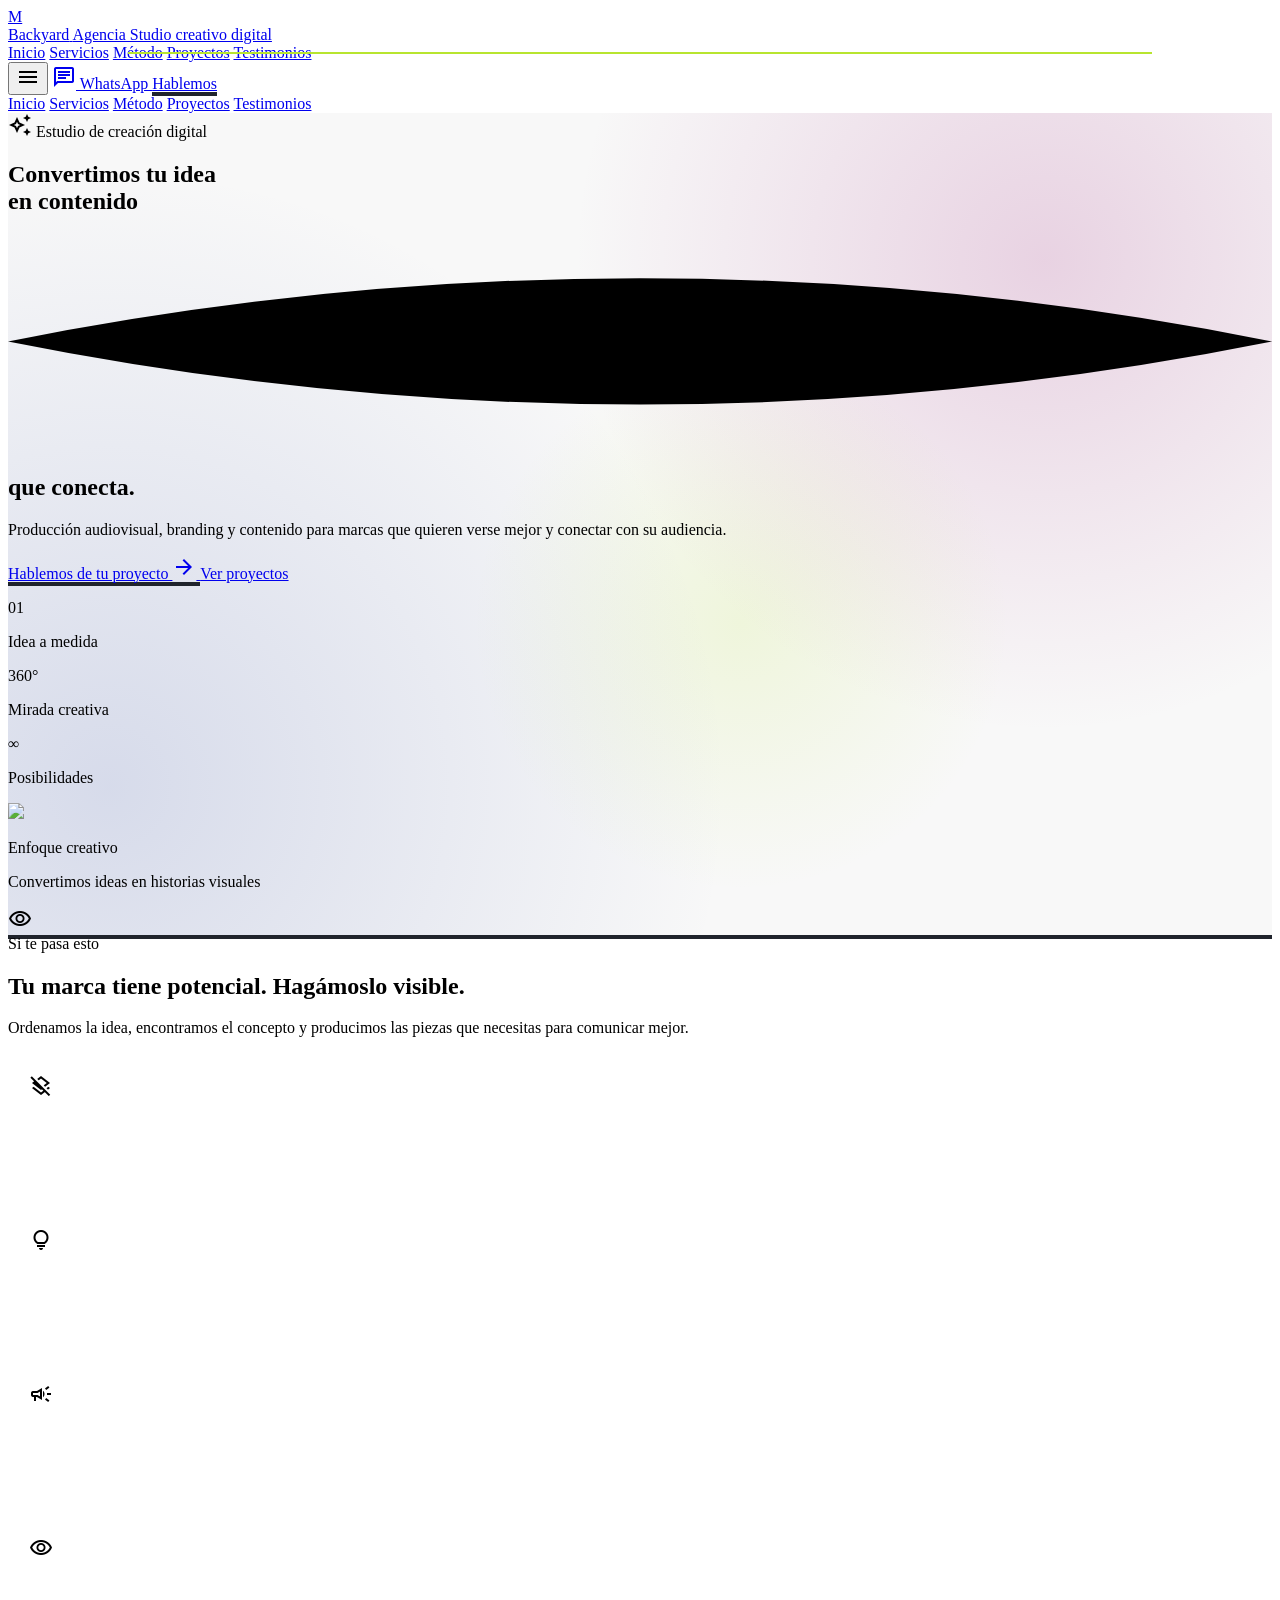
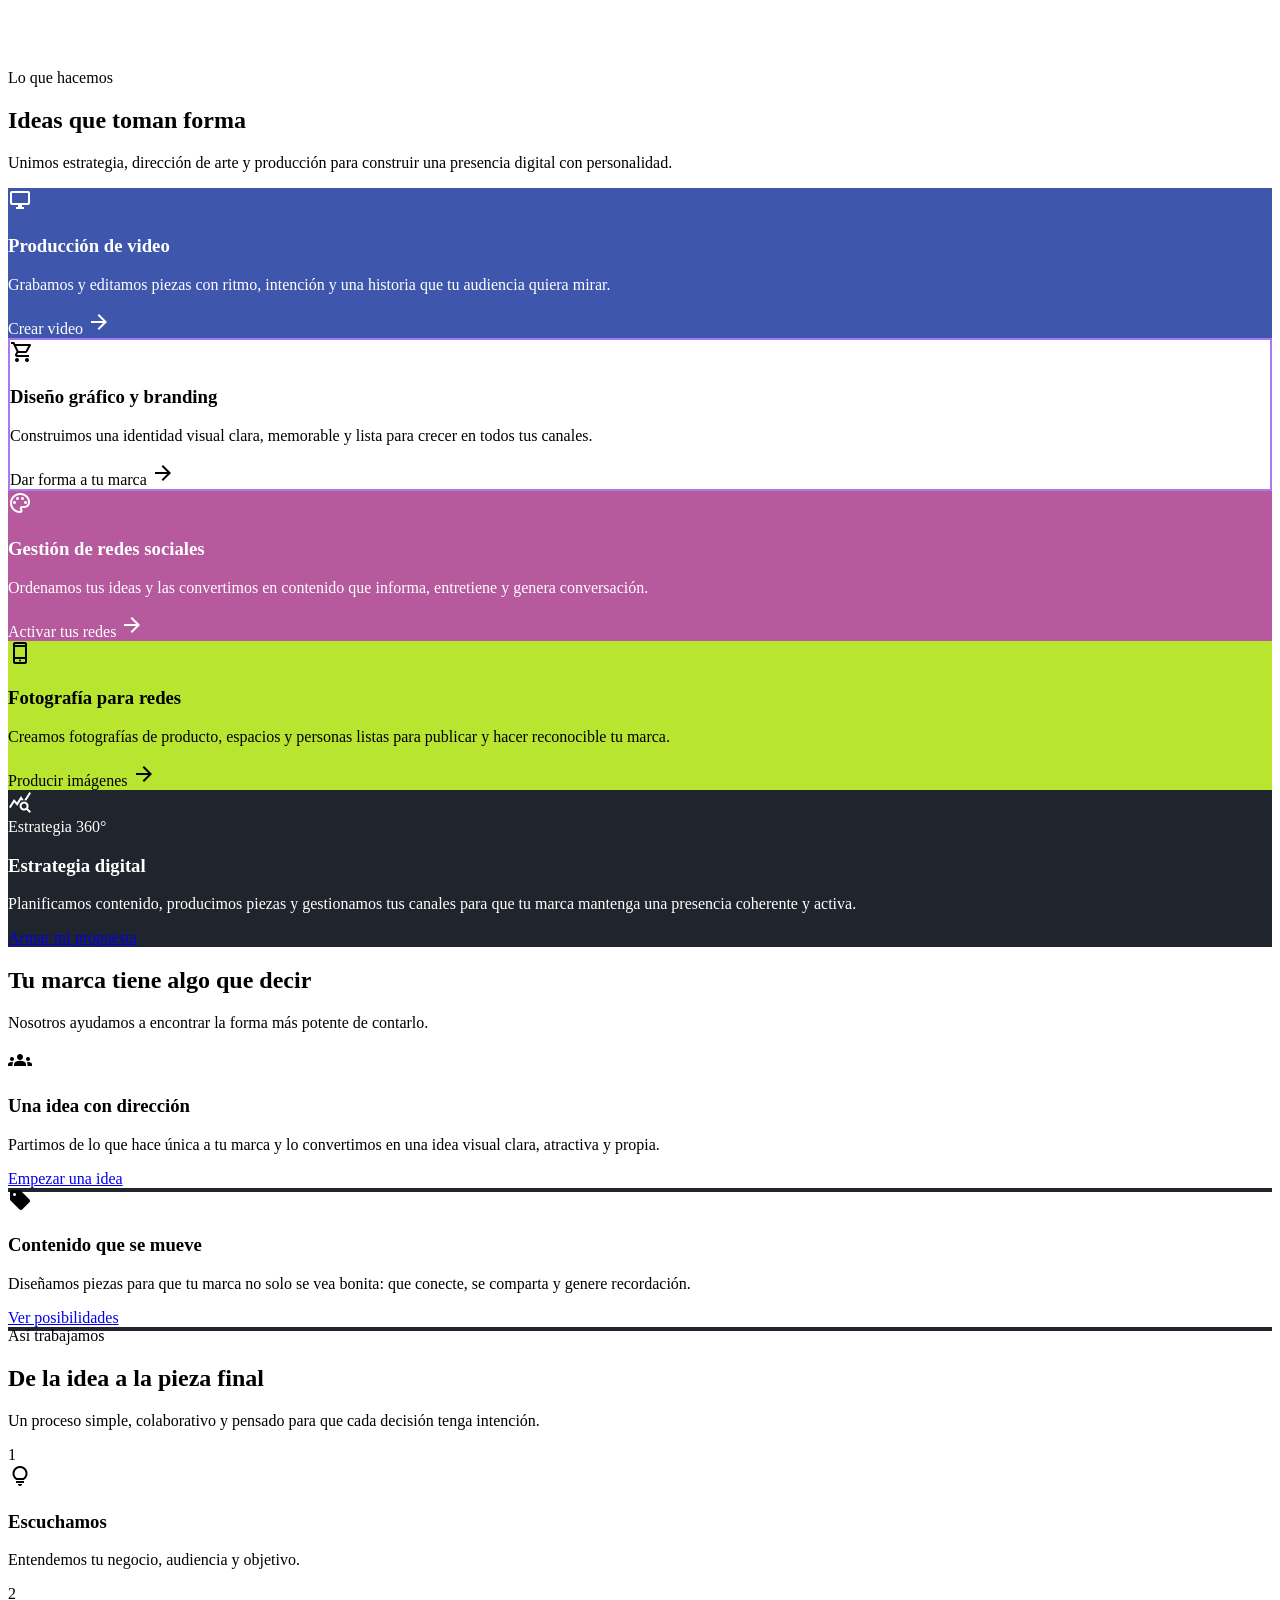
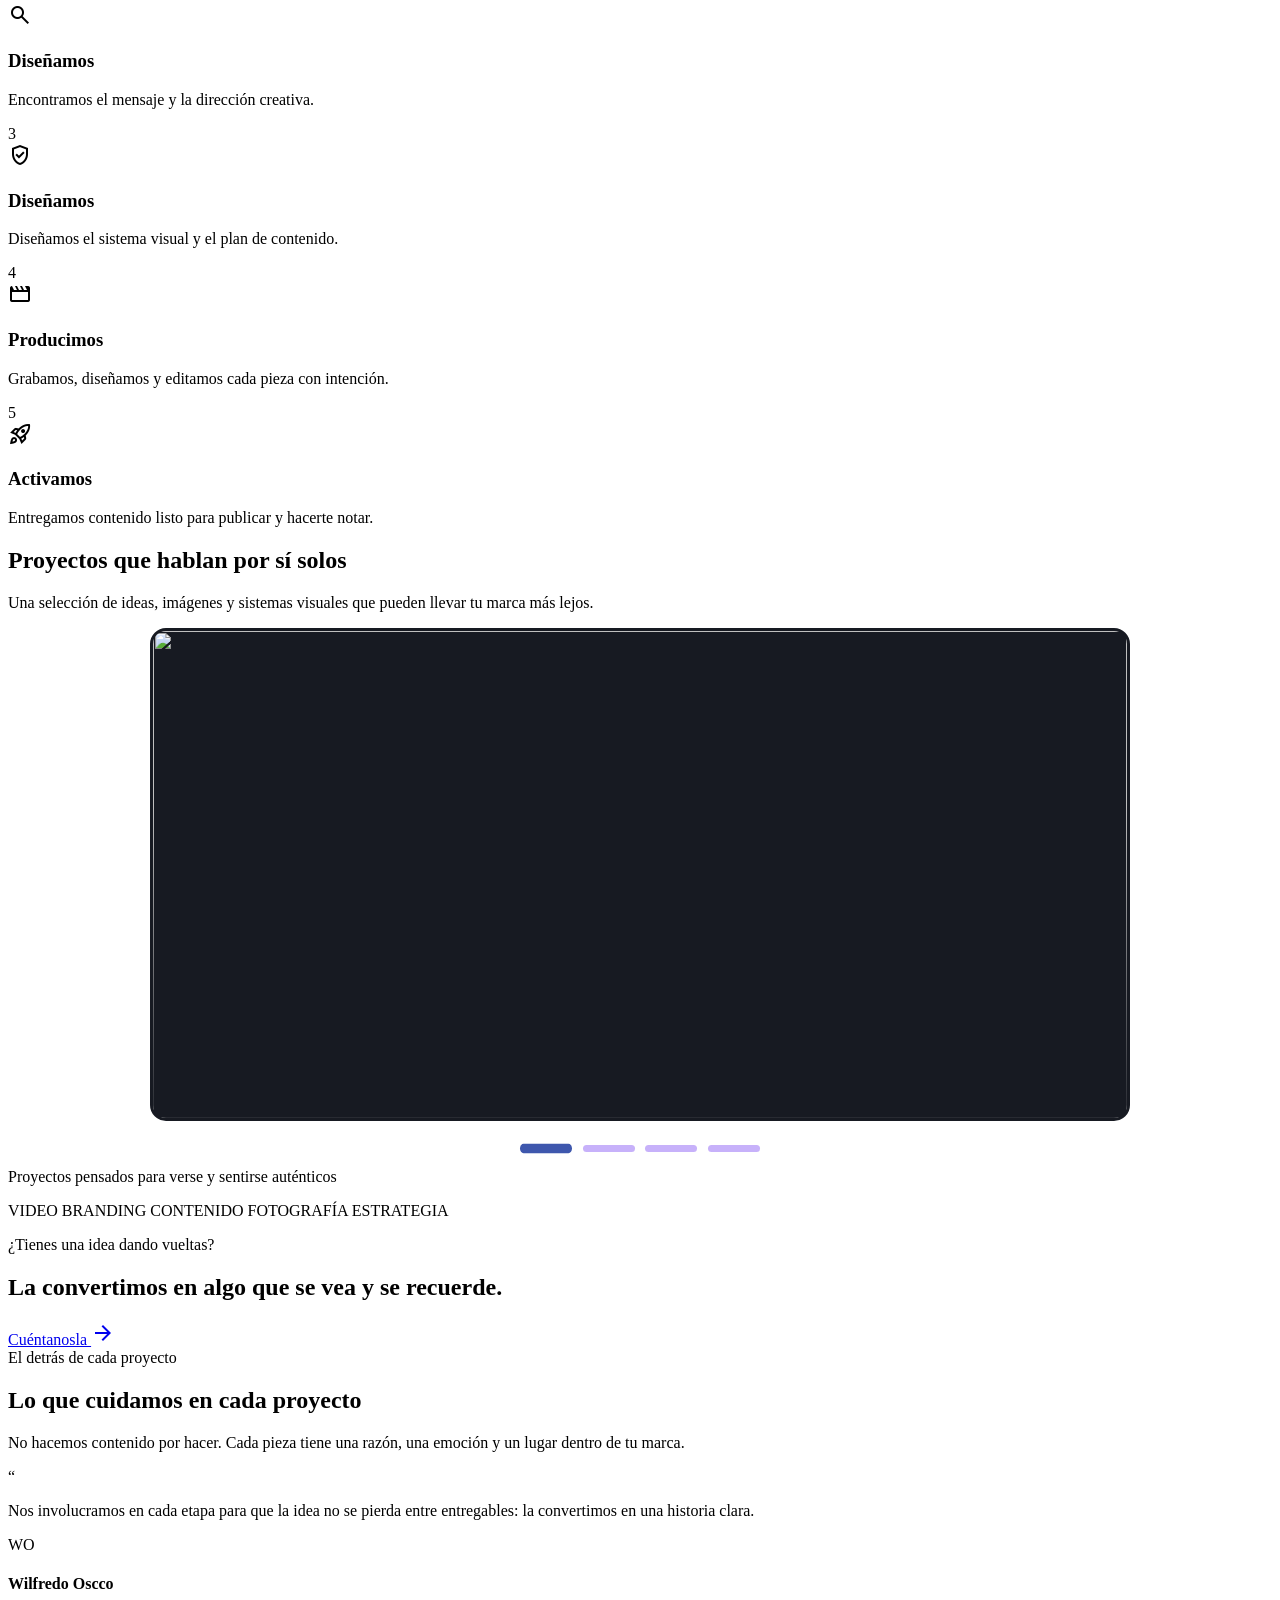
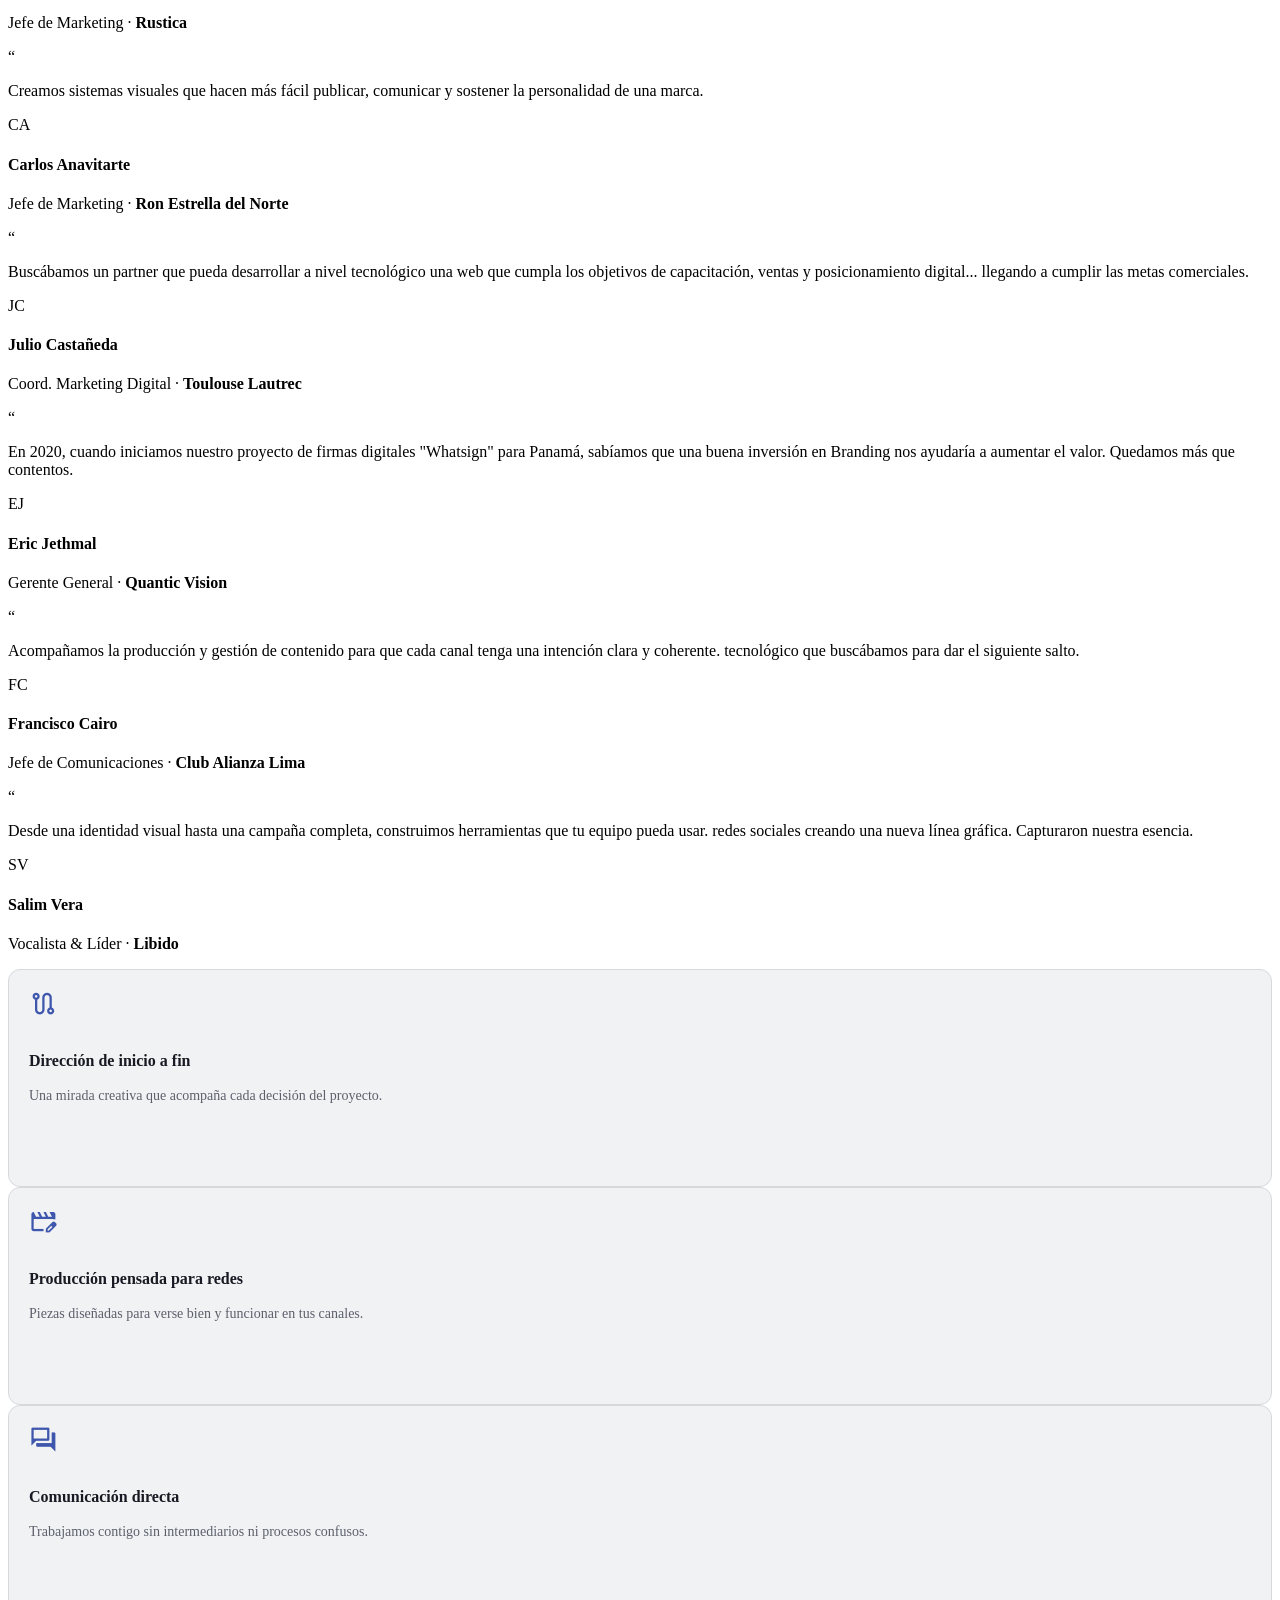
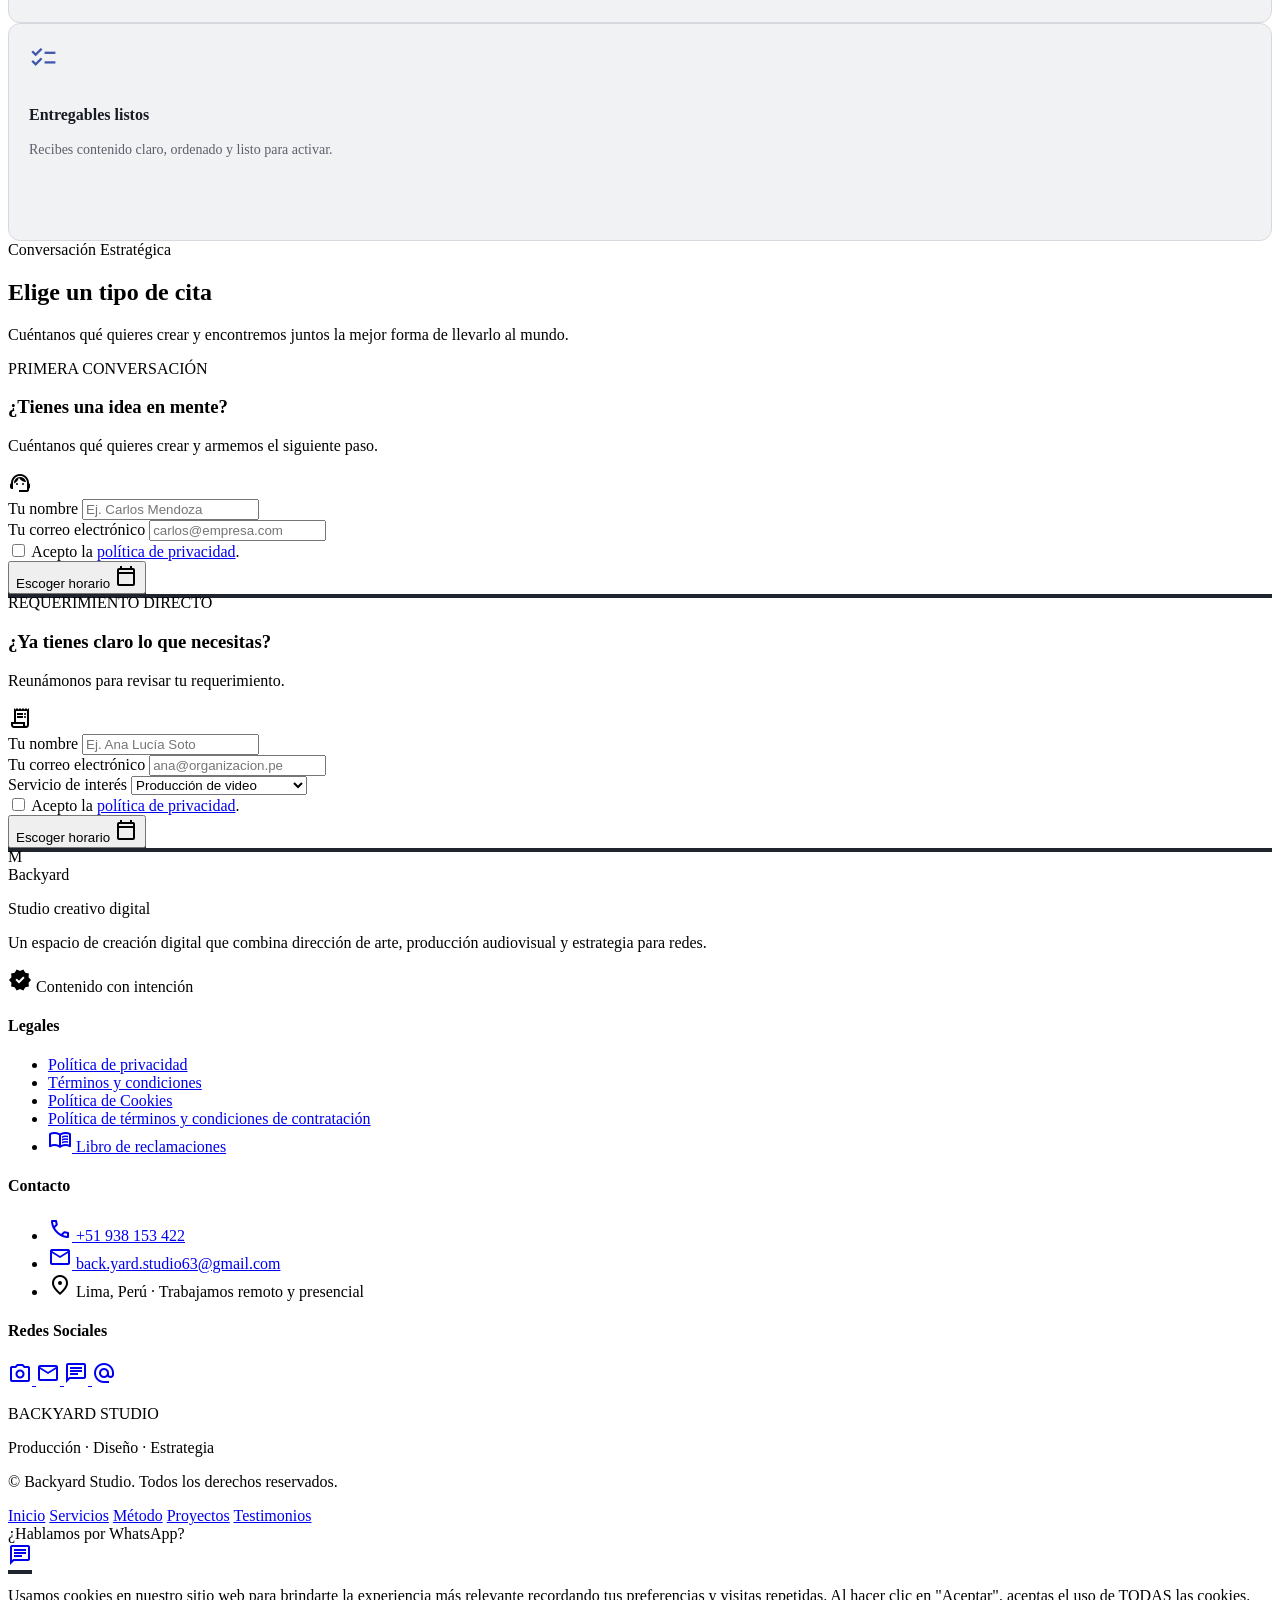
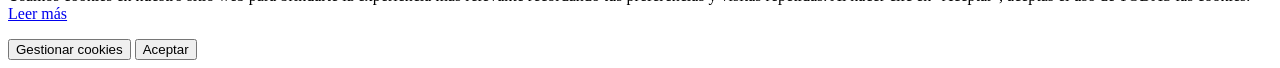
==== index.html @ 83fc5dce "Cambios en el diseño: Se agregó el carrusel y se cambió el diseño general a uno más editorial" ====
﻿<!DOCTYPE html>

<html class="scroll-smooth" lang="es">

<head>
  <meta charset="utf-8" />
  <meta content="width=device-width, initial-scale=1.0" name="viewport" />
  <title>Backyard Studio | Contenido que conecta</title>
  <!-- Tipografía -->
  <link href="https://fonts.googleapis.com" rel="preconnect" />
  <link crossorigin="" href="https://fonts.gstatic.com" rel="preconnect" />
  <link
    href="https://fonts.googleapis.com/css2?family=Montserrat:ital,wght@0,400;0,500;0,600;0,700;0,800;0,900;1,800&amp;display=swap"
    rel="stylesheet" />
  <!-- Material Symbols Outlined -->
  <link
    href="https://fonts.googleapis.com/css2?family=Material+Symbols+Outlined:wght,FILL@100..700,0..1&amp;display=swap"
    rel="stylesheet" />
  <link
    href="https://fonts.googleapis.com/css2?family=Material+Symbols+Outlined:wght,FILL@100..700,0..1&amp;display=swap"
    rel="stylesheet" />
  <!-- Tailwind CSS -->
  <script src="https://cdn.tailwindcss.com?plugins=forms,container-queries"></script>
  <script src="js/tailwind-config.js"></script>
  <link rel="stylesheet" href="css/styles.css" />
</head>

<body
  class="bg-surface text-on-surface antialiased font-body-md selection:bg-pure-black selection:text-primary-container">
  <!-- TopNavBar (Shared Component from JSON) -->
  <header class="bg-pure-black border-b border-surface-dark-subtle shadow-md sticky top-0 z-50">
    <div
      class="sticky top-0 z-50 flex items-center justify-between w-full px-margin-mobile md:px-margin max-w-7xl mx-auto h-20">
      <!-- Logo Branding Anchor -->
      <a class="flex items-center gap-3 group" href="#hero">
        <div
          class="w-10 h-10 rounded-lg bg-primary-container flex items-center justify-center font-display-hero text-headline-md font-black text-pure-black">
          M
        </div>
        <div class="flex flex-col">
          <span
            class="text-headline-md font-headline-md font-extrabold text-on-primary uppercase tracking-tight">Backyard</span>
          <span
            class="text-label-sm font-label-sm text-surface-variant font-medium tracking-normal -mt-1 hidden sm:inline">Agencia
            Studio creativo digital</span>
        </div>
      </a>
      <!-- Desktop Navigation Links -->
      <nav class="hidden md:flex items-center gap-8">
        <a class="text-primary-container font-bold border-b-2 border-primary-container pb-1 text-label-lg font-label-lg"
          href="#hero">Inicio</a>
        <a class="text-on-primary font-label-lg hover:text-primary-container transition-colors duration-200"
          href="#servicios">Servicios</a>
        <a class="text-on-primary font-label-lg hover:text-primary-container transition-colors duration-200"
          href="#metodo">Método</a>
        <a class="text-on-primary font-label-lg hover:text-primary-container transition-colors duration-200"
          href="#clientes">Proyectos</a>
        <a class="text-on-primary font-label-lg hover:text-primary-container transition-colors duration-200"
          href="#testimonios">Testimonios</a>
      </nav>
      <!-- Trailing Action Badges & CTAs -->
      <div class="flex items-center gap-3">
        <!-- Mobile Navigation Toggle -->
        <button aria-controls="mobile-menu" aria-expanded="false" aria-label="Abrir menú"
          class="md:hidden inline-flex items-center justify-center w-10 h-10 rounded-lg border border-surface-dark-subtle text-on-primary hover:text-primary-container transition-colors"
          id="mobile-menu-toggle" type="button">
          <span class="material-symbols-outlined">menu</span>
        </button>
        <!-- WhatsApp CTA -->
        <a class="hidden md:inline-flex items-center gap-1.5 px-3.5 py-2 rounded-lg bg-surface-dark hover:bg-surface-dark-subtle text-on-primary font-label-lg text-body-sm transition-all border border-surface-dark-subtle"
          href="https://wa.me/51938153422?text=%C2%A1Hola%20Backyard%20Studio!%20Quiero%20conocer%20sus%20servicios"
          rel="noopener noreferrer" target="_blank">
          <span class="material-symbols-outlined text-yellow-accent text-body-md">chat</span>
          WhatsApp
        </a>
        <!-- Agendar Cita (Primary Action) -->
        <a class="hidden md:inline-flex items-center justify-center bg-primary-container hover:bg-yellow-deep text-pure-black font-label-lg text-label-lg uppercase px-5 py-2.5 rounded-lg transition-transform active:scale-95 custom-hard-shadow font-extrabold tracking-wide"
          href="#citas">
          Hablemos
        </a>
      </div>
    </div>
  </header>
  <!-- Mobile Navigation -->
  <nav aria-label="Navegación móvil" class="hidden md:hidden bg-pure-black border-t border-surface-dark-subtle"
    id="mobile-menu">
    <div class="px-margin-mobile py-4 flex flex-col gap-2">
      <a class="mobile-menu-link text-primary-container font-bold px-3 py-2 rounded-lg bg-surface-dark"
        href="#hero">Inicio</a>
      <a class="mobile-menu-link text-on-primary hover:text-primary-container px-3 py-2 rounded-lg"
        href="#servicios">Servicios</a>
      <a class="mobile-menu-link text-on-primary hover:text-primary-container px-3 py-2 rounded-lg"
        href="#metodo">Método</a>
      <a class="mobile-menu-link text-on-primary hover:text-primary-container px-3 py-2 rounded-lg"
        href="#clientes">Proyectos</a>
      <a class="mobile-menu-link text-on-primary hover:text-primary-container px-3 py-2 rounded-lg"
        href="#testimonios">Testimonios</a>
    </div>
  </nav>
  <!-- Hero Section -->
  <section class="hero-bg-pattern relative w-full pt-space-xl pb-space-3xl overflow-hidden border-b border-pure-black"
    id="hero">
    <div class="max-w-7xl mx-auto px-margin-mobile md:px-margin relative z-10">
      <div class="grid grid-cols-1 lg:grid-cols-12 gap-8 items-center">
        <!-- Left Content -->
        <div class="lg:col-span-7 flex flex-col justify-center text-pure-black">
          <div
            class="inline-flex items-center gap-2 bg-pure-black text-on-primary px-4 py-1.5 rounded-full text-label-sm font-label-sm font-bold w-fit mb-6 shadow-sm uppercase tracking-wider">
            <span class="material-symbols-outlined text-sm font-bold">auto_awesome</span> Estudio de creación digital
          </div>
          <h1
            class="font-display-hero text-headline-xl md:text-display-hero tracking-tight leading-none uppercase font-black text-pure-black mb-4">
            Convertimos tu idea <br />
            <span class="relative inline-block text-pure-black">
              en contenido
              <svg class="absolute -bottom-2 left-0 w-full h-3 text-pure-black fill-current" preserveaspectratio="none"
                viewbox="0 0 100 20">
                <path d="M0 10 Q 50 20 100 10 Q 50 0 0 10 Z"></path>
              </svg>
            </span><br />
            <span class="text-headline-lg md:text-headline-xl font-extrabold">que conecta.</span>
          </h1>
          <p class="font-body-lg text-body-lg text-surface-dark font-medium max-w-xl mb-8 mt-2 leading-relaxed">
            Producción audiovisual, branding y contenido para marcas que quieren verse mejor y conectar con su audiencia.
          </p>
          <div class="flex flex-col sm:flex-row items-stretch sm:items-center gap-4">
            <a class="inline-flex items-center justify-center bg-pure-black hover:bg-surface-dark text-on-primary font-label-lg text-label-lg uppercase px-7 py-4 rounded-lg transition-all custom-hard-shadow font-black tracking-wider"
              href="#citas">
              Hablemos de tu proyecto
              <span class="material-symbols-outlined ml-2 text-primary-container">arrow_forward</span>
            </a>
            <a class="inline-flex items-center justify-center bg-surface-container-lowest/80 backdrop-blur hover:bg-surface-container-lowest text-pure-black border-2 border-pure-black font-label-lg text-label-lg uppercase px-7 py-4 rounded-lg transition-all font-bold"
              href="#clientes">
              Ver proyectos
            </a>
          </div>
          <!-- Micro Metric Highlights -->
          <div class="grid grid-cols-3 gap-4 pt-10 mt-8 border-t border-pure-black/20 max-w-lg">
            <div>
              <p class="font-headline-lg text-headline-lg font-black text-pure-black leading-none">01</p>
              <p class="text-label-sm font-label-sm text-surface-dark font-semibold mt-1">Idea a medida</p>
            </div>
            <div>
              <p class="font-headline-lg text-headline-lg font-black text-pure-black leading-none">360°</p>
              <p class="text-label-sm font-label-sm text-surface-dark font-semibold mt-1">Mirada creativa</p>
            </div>
            <div>
              <p class="font-headline-lg text-headline-lg font-black text-pure-black leading-none">∞</p>
              <p class="text-label-sm font-label-sm text-surface-dark font-semibold mt-1">Posibilidades</p>
            </div>
          </div>
        </div>
        <!-- Right Character Visual Representation -->
        <div class="lg:col-span-5 flex justify-center relative">
          <div
            class="relative w-full max-w-md aspect-square md:aspect-[4/5] rounded-2xl overflow-hidden border-4 border-pure-black bg-surface-dark custom-hard-shadow flex items-center justify-center">
            <img class="w-full h-full object-cover"
              data-alt="Editorial image representing a creative studio, visual storytelling and content production."
              src="https://lh3.googleusercontent.com/aida-public/[base64]" />
            <div
              class="absolute bottom-4 left-4 right-4 bg-pure-black/90 backdrop-blur-md p-4 rounded-xl border border-primary-container/40 flex items-center justify-between">
              <div>
                <p class="text-primary-container text-label-sm font-bold uppercase">Enfoque creativo</p>
                <p class="text-on-primary text-body-sm font-semibold">Convertimos ideas en historias visuales</p>
              </div>
              <span class="material-symbols-outlined text-primary-container text-headline-md">visibility</span>
            </div>
          </div>
        </div>
      </div>
    </div>
  </section>
  <!-- Problems and solution -->
  <section class="py-space-3xl bg-pure-black text-on-primary" id="retos">
    <div class="max-w-7xl mx-auto px-margin-mobile md:px-margin">
      <div class="grid grid-cols-1 lg:grid-cols-5 gap-10 items-start">
        <div class="lg:col-span-2">
          <span class="inline-block px-3 py-1 rounded-full bg-primary-container text-pure-black font-label-sm font-bold mb-4 uppercase tracking-wider">
            Si te pasa esto
          </span>
          <h2 class="font-headline-xl text-headline-xl uppercase font-black tracking-tight">
            Tu marca tiene potencial. Hagámoslo visible.
          </h2>
          <p class="font-body-lg text-body-lg text-surface-light-gray mt-4 leading-relaxed">
            Ordenamos la idea, encontramos el concepto y producimos las piezas que necesitas para comunicar mejor.
          </p>
        </div>
        <div class="lg:col-span-3 grid grid-cols-1 sm:grid-cols-2 gap-4">
          <div class="problem-card">
            <span class="material-symbols-outlined text-primary-container">layers_clear</span>
            <p>Tu marca se ve diferente en cada canal.</p>
          </div>
          <div class="problem-card">
            <span class="material-symbols-outlined text-secondary">lightbulb</span>
            <p>Tienes ideas, pero no sabes cómo convertirlas en contenido.</p>
          </div>
          <div class="problem-card">
            <span class="material-symbols-outlined text-tertiary-container">campaign</span>
            <p>Publicas, pero no estás logrando conectar con tu audiencia.</p>
          </div>
          <div class="problem-card">
            <span class="material-symbols-outlined text-yellow-accent">visibility</span>
            <p>Tu identidad ya no representa lo que haces.</p>
          </div>
        </div>
      </div>
    </div>
  </section>
  <!-- Servicios Section: ¿Sabes por dónde empezar? -->
  <section class="py-space-3xl bg-surface-container-lowest" id="servicios">
    <div class="max-w-7xl mx-auto px-margin-mobile md:px-margin">
      <div class="text-center max-w-3xl mx-auto mb-space-2xl">
        <span
          class="inline-block px-3 py-1 rounded-full bg-primary-container/30 border border-primary-container text-pure-black font-label-sm font-bold mb-3 uppercase tracking-wider">
          Lo que hacemos
        </span>
        <h2 class="font-headline-xl text-headline-xl text-pure-black uppercase font-black tracking-tight">
          Ideas que toman forma
        </h2>
        <p class="font-body-lg text-body-lg text-secondary font-medium mt-2">
          Unimos estrategia, dirección de arte y producción para construir una presencia digital con personalidad.
        </p>
      </div>
      <!-- Bento-style Service Grid -->
      <div class="services-grid grid grid-cols-1 md:grid-cols-2 lg:grid-cols-3 gap-6">
        <!-- Service 1: UX/UI -->
        <div
          class="bg-surface-container-lowest border border-border-subtle rounded-xl p-space-xl transition-all duration-200 hover:border-pure-black hover:shadow-lg flex flex-col justify-between group">
          <div>
            <div
              class="w-16 h-16 rounded-xl bg-primary-container/30 border border-primary-container flex items-center justify-center text-pure-black mb-6 group-hover:bg-primary-container transition-colors">
              <span class="material-symbols-outlined text-headline-md font-bold">desktop_windows</span>
            </div>
            <h3 class="font-headline-sm text-headline-sm font-extrabold text-pure-black mb-3">
              Producción de video
            </h3>
            <p class="font-body-md text-body-md text-secondary leading-relaxed">
              Grabamos y editamos piezas con ritmo, intención y una historia que tu audiencia quiera mirar.
            </p>
          </div>
          <div
            class="pt-6 mt-6 border-t border-border-subtle flex items-center text-pure-black font-label-lg font-bold">
            <span class="group-hover:translate-x-1 transition-transform inline-flex items-center gap-1">Crear video
              <span class="material-symbols-outlined text-sm font-bold">arrow_forward</span></span>
          </div>
        </div>
        <!-- Service 2: e-Commerce -->
        <div
          class="bg-surface-container-lowest border border-border-subtle rounded-xl p-space-xl transition-all duration-200 hover:border-pure-black hover:shadow-lg flex flex-col justify-between group">
          <div>
            <div
              class="w-16 h-16 rounded-xl bg-primary-container/30 border border-primary-container flex items-center justify-center text-pure-black mb-6 group-hover:bg-primary-container transition-colors">
              <span class="material-symbols-outlined text-headline-md font-bold">shopping_cart</span>
            </div>
            <h3 class="font-headline-sm text-headline-sm font-extrabold text-pure-black mb-3">
              Diseño gráfico y branding
            </h3>
            <p class="font-body-md text-body-md text-secondary leading-relaxed">
              Construimos una identidad visual clara, memorable y lista para crecer en todos tus canales.
            </p>
          </div>
          <div
            class="pt-6 mt-6 border-t border-border-subtle flex items-center text-pure-black font-label-lg font-bold">
            <span class="group-hover:translate-x-1 transition-transform inline-flex items-center gap-1">Dar forma a tu marca
              <span class="material-symbols-outlined text-sm font-bold">arrow_forward</span></span>
          </div>
        </div>
        <!-- Service 5: Branding -->
        <div
          class="bg-surface-container-lowest border border-border-subtle rounded-xl p-space-xl transition-all duration-200 hover:border-pure-black hover:shadow-lg flex flex-col justify-between group">
          <div>
            <div
              class="w-16 h-16 rounded-xl bg-primary-container/30 border border-primary-container flex items-center justify-center text-pure-black mb-6 group-hover:bg-primary-container transition-colors">
              <span class="material-symbols-outlined text-headline-md font-bold">palette</span>
            </div>
            <h3 class="font-headline-sm text-headline-sm font-extrabold text-pure-black mb-3">
              Gestión de redes sociales
            </h3>
            <p class="font-body-md text-body-md text-secondary leading-relaxed">
              Ordenamos tus ideas y las convertimos en contenido que informa, entretiene y genera conversación.
            </p>
          </div>
          <div
            class="pt-6 mt-6 border-t border-border-subtle flex items-center text-pure-black font-label-lg font-bold">
            <span class="group-hover:translate-x-1 transition-transform inline-flex items-center gap-1">Activar tus redes
              <span class="material-symbols-outlined text-sm font-bold">arrow_forward</span></span>
          </div>
        </div>
        <!-- Service 6: Apps -->
        <div
          class="bg-surface-container-lowest border border-border-subtle rounded-xl p-space-xl transition-all duration-200 hover:border-pure-black hover:shadow-lg flex flex-col justify-between group">
          <div>
            <div
              class="w-16 h-16 rounded-xl bg-primary-container/30 border border-primary-container flex items-center justify-center text-pure-black mb-6 group-hover:bg-primary-container transition-colors">
              <span class="material-symbols-outlined text-headline-md font-bold">phone_iphone</span>
            </div>
            <h3 class="font-headline-sm text-headline-sm font-extrabold text-pure-black mb-3">
              Fotografía para redes
            </h3>
            <p class="font-body-md text-body-md text-secondary leading-relaxed">
              Creamos fotografías de producto, espacios y personas listas para publicar y hacer reconocible tu marca.
            </p>
          </div>
          <div
            class="pt-6 mt-6 border-t border-border-subtle flex items-center text-pure-black font-label-lg font-bold">
            <span class="group-hover:translate-x-1 transition-transform inline-flex items-center gap-1">Producir imágenes
              <span class="material-symbols-outlined text-sm font-bold">arrow_forward</span></span>
          </div>
        </div>
        <!-- Service 7: Full Plan (Spans Across) -->
        <div
          class="md:col-span-2 lg:col-span-3 bg-surface-dark text-on-primary rounded-xl p-space-xl border-2 border-primary-container flex flex-col md:flex-row items-center justify-between gap-6">
          <div class="flex items-center gap-6">
            <div
              class="w-16 h-16 rounded-xl bg-primary-container flex-shrink-0 flex items-center justify-center text-pure-black">
              <span class="material-symbols-outlined text-headline-md font-bold">query_stats</span>
            </div>
            <div>
              <span class="text-primary-container text-label-sm font-bold uppercase tracking-wider">Estrategia
                360°</span>
              <h3 class="font-headline-md text-headline-md font-black text-on-primary">              Estrategia digital</h3>
              <p class="font-body-md text-body-md text-surface-light-gray/80 mt-1 max-w-2xl">
                Planificamos contenido, producimos piezas y gestionamos tus canales para que tu marca mantenga una presencia coherente y activa.
              </p>
            </div>
          </div>
          <a class="flex-shrink-0 bg-primary-container hover:bg-yellow-deep text-pure-black font-label-lg font-black uppercase px-6 py-3.5 rounded-lg transition-transform active:scale-95 text-center"
            href="#citas">
            Armar mi propuesta
          </a>
        </div>
        </div>
      </div>
    </div>
  </section>
  <!-- Creative value section -->
  <section class="py-space-3xl bg-tertiary-container border-y-2 border-pure-black relative overflow-hidden">
    <div class="max-w-7xl mx-auto px-margin-mobile md:px-margin relative z-10">
      <div class="text-center max-w-2xl mx-auto mb-space-2xl">
        <h2
          class="font-display-hero text-headline-xl md:text-headline-xl text-on-surface font-black uppercase tracking-tight">
          Tu marca tiene algo que decir
        </h2>
        <p class="font-body-lg text-body-lg text-on-surface font-semibold mt-2">
          Nosotros ayudamos a encontrar la forma más potente de contarlo.
        </p>
      </div>
      <div class="grid grid-cols-1 md:grid-cols-2 gap-8 max-w-4xl mx-auto items-stretch">
        <!-- Strategy 1 -->
        <div
          class="bg-surface-container-lowest border-4 border-pure-black rounded-2xl p-space-xl custom-hard-shadow flex flex-col justify-between hover:-translate-y-1 transition-transform">
          <div>
            <div
              class="w-16 h-16 rounded-full bg-pure-black text-on-primary flex items-center justify-center mb-6">
              <span class="material-symbols-outlined text-headline-md"
                style="font-variation-settings: 'FILL' 1;">groups</span>
            </div>
            <h3 class="font-headline-lg text-headline-lg font-black text-pure-black mb-3">
              Una idea con dirección
            </h3>
            <p class="font-body-lg text-body-lg text-secondary leading-relaxed">
              Partimos de lo que hace única a tu marca y lo convertimos en una idea visual clara, atractiva y propia.
            </p>
          </div>
          <div class="mt-8 pt-6 border-t border-border-subtle">
            <a class="w-full inline-flex items-center justify-center bg-pure-black hover:bg-surface-dark text-on-primary font-label-lg uppercase py-3.5 px-4 rounded-lg font-bold"
              href="#citas">
              Empezar una idea
            </a>
          </div>
        </div>
        <!-- Strategy 2 -->
        <div
          class="bg-surface-container-lowest border-4 border-pure-black rounded-2xl p-space-xl custom-hard-shadow flex flex-col justify-between hover:-translate-y-1 transition-transform">
          <div>
            <div
              class="w-16 h-16 rounded-full bg-pure-black text-on-primary flex items-center justify-center mb-6">
              <span class="material-symbols-outlined text-headline-md"
                style="font-variation-settings: 'FILL' 1;">sell</span>
            </div>
            <h3 class="font-headline-lg text-headline-lg font-black text-pure-black mb-3">
              Contenido que se mueve
            </h3>
            <p class="font-body-lg text-body-lg text-secondary leading-relaxed">
              Diseñamos piezas para que tu marca no solo se vea bonita: que conecte, se comparta y genere recordación.
            </p>
          </div>
          <div class="mt-8 pt-6 border-t border-border-subtle">
            <a class="w-full inline-flex items-center justify-center bg-pure-black hover:bg-surface-dark text-on-primary font-label-lg uppercase py-3.5 px-4 rounded-lg font-bold"
              href="#citas">
              Ver posibilidades
            </a>
          </div>
        </div>
      </div>
    </div>
  </section>
  <!-- Metodología en 5 pasos -->
  <section class="py-space-3xl bg-surface-container-lowest" id="metodo">
    <div class="max-w-7xl mx-auto px-margin-mobile md:px-margin">
      <div class="text-center max-w-3xl mx-auto mb-space-2xl">
        <span
          class="inline-block px-3 py-1 rounded-full bg-surface-light-gray border border-border-subtle text-pure-black font-label-sm font-bold mb-3 uppercase tracking-wider">
          Así trabajamos
        </span>
        <h2 class="font-headline-xl text-headline-xl text-pure-black uppercase font-black tracking-tight">
          De la idea a la pieza final
        </h2>
        <p class="font-body-lg text-body-lg text-secondary font-medium mt-2">
          Un proceso simple, colaborativo y pensado para que cada decisión tenga intención.
        </p>
      </div>
      <div class="method-steps grid grid-cols-1 sm:grid-cols-2 lg:grid-cols-5 gap-4 relative">
        <!-- Step 1 -->
        <div
          class="bg-surface border border-border-subtle rounded-xl p-space-xl text-center flex flex-col items-center relative hover:border-pure-black transition-colors">
          <div
            class="w-12 h-12 rounded-full bg-primary-container text-pure-black font-display-hero text-headline-sm font-black flex items-center justify-center mb-6 border-2 border-pure-black shadow-sm">
            1
          </div>
          <div
            class="w-16 h-16 rounded-2xl bg-surface-container-high flex items-center justify-center text-pure-black mb-5">
            <span class="material-symbols-outlined text-headline-md">lightbulb</span>
          </div>
          <h3 class="font-headline-md text-headline-md font-extrabold text-pure-black mb-3">
            Escuchamos
          </h3>
          <p class="font-body-md text-body-md text-secondary leading-relaxed">
            Entendemos tu negocio, audiencia y objetivo.
          </p>
        </div>
        <!-- Step 2 -->
        <div
          class="bg-surface border border-border-subtle rounded-xl p-space-xl text-center flex flex-col items-center relative hover:border-pure-black transition-colors">
          <div
            class="w-12 h-12 rounded-full bg-primary-container text-pure-black font-display-hero text-headline-sm font-black flex items-center justify-center mb-6 border-2 border-pure-black shadow-sm">
            2
          </div>
          <div
            class="w-16 h-16 rounded-2xl bg-surface-container-high flex items-center justify-center text-pure-black mb-5">
            <span class="material-symbols-outlined text-headline-md">search</span>
          </div>
          <h3 class="font-headline-md text-headline-md font-extrabold text-pure-black mb-3">
            Diseñamos
          </h3>
          <p class="font-body-md text-body-md text-secondary leading-relaxed">
            Encontramos el mensaje y la dirección creativa.
          </p>
        </div>
        <!-- Step 3 -->
        <div
          class="bg-surface border border-border-subtle rounded-xl p-space-xl text-center flex flex-col items-center relative hover:border-pure-black transition-colors">
          <div
            class="w-12 h-12 rounded-full bg-primary-container text-pure-black font-display-hero text-headline-sm font-black flex items-center justify-center mb-6 border-2 border-pure-black shadow-sm">
            3
          </div>
          <div
            class="w-16 h-16 rounded-2xl bg-surface-container-high flex items-center justify-center text-pure-black mb-5">
            <span class="material-symbols-outlined text-headline-md">verified_user</span>
          </div>
          <h3 class="font-headline-md text-headline-md font-extrabold text-pure-black mb-3">
            Diseñamos
          </h3>
          <p class="font-body-md text-body-md text-secondary leading-relaxed">
            Diseñamos el sistema visual y el plan de contenido.
          </p>
        </div>
        <!-- Step 4 -->
        <div class="bg-surface border border-border-subtle rounded-xl p-space-xl text-center flex flex-col items-center relative hover:border-pure-black transition-colors">
          <div class="w-12 h-12 rounded-full bg-secondary text-on-primary font-display-hero text-headline-sm font-black flex items-center justify-center mb-6 border-2 border-pure-black shadow-sm">4</div>
          <div class="w-16 h-16 rounded-2xl bg-surface-container-high flex items-center justify-center text-pure-black mb-5">
            <span class="material-symbols-outlined text-headline-md">movie</span>
          </div>
          <h3 class="font-headline-md text-headline-md font-extrabold text-pure-black mb-3">Producimos</h3>
          <p class="font-body-md text-body-md text-secondary leading-relaxed">
            Grabamos, diseñamos y editamos cada pieza con intención.
          </p>
        </div>
        <!-- Step 5 -->
        <div class="bg-surface border border-border-subtle rounded-xl p-space-xl text-center flex flex-col items-center relative hover:border-pure-black transition-colors">
          <div class="w-12 h-12 rounded-full bg-tertiary-container text-pure-black font-display-hero text-headline-sm font-black flex items-center justify-center mb-6 border-2 border-pure-black shadow-sm">5</div>
          <div class="w-16 h-16 rounded-2xl bg-surface-container-high flex items-center justify-center text-pure-black mb-5">
            <span class="material-symbols-outlined text-headline-md">rocket_launch</span>
          </div>
          <h3 class="font-headline-md text-headline-md font-extrabold text-pure-black mb-3">Activamos</h3>
          <p class="font-body-md text-body-md text-secondary leading-relaxed">
            Entregamos contenido listo para publicar y hacerte notar.
          </p>
        </div>
      </div>
    </div>
  </section>
  <!-- Algunos de nuestros clientes (Portafolio & Brands) -->
  <section class="py-space-3xl bg-surface-container-low border-t border-border-subtle" id="clientes">
    <div class="max-w-7xl mx-auto px-margin-mobile md:px-margin">
      <div class="text-center max-w-3xl mx-auto mb-space-2xl">
        <h2 class="font-headline-xl text-headline-xl text-pure-black uppercase font-black tracking-tight">
          Proyectos que hablan por sí solos
        </h2>
        <p class="font-body-lg text-body-lg text-secondary font-medium mt-2">
          Una selección de ideas, imágenes y sistemas visuales que pueden llevar tu marca más lejos.
        </p>
      </div>
      <!-- Portfolio carousel -->
      <div class="portfolio-carousel mb-space-2xl" data-carousel>
        <button aria-label="Proyecto anterior" class="carousel-zone carousel-zone-prev" data-carousel-prev type="button">
          <span class="material-symbols-outlined">chevron_left</span>
        </button>
        <div aria-live="polite" class="carousel-track" data-carousel-track tabindex="0">
          <article class="carousel-slide is-active" data-slide>
            <img data-alt="Brand packaging and visual identity mockup created for a contemporary product."
              src="https://lh3.googleusercontent.com/aida-public/[base64]" />
            <div class="carousel-overlay">
              <span class="text-label-sm uppercase tracking-wider">Producción audiovisual</span>
              <h3>Crear video</h3>
              <p>Concepto, grabación y edición para contar una historia que se quiera mirar.</p>
              <a href="#citas">Hablemos del proyecto <span class="material-symbols-outlined">arrow_forward</span></a>
            </div>
          </article>
          <article class="carousel-slide" data-slide>
            <img data-alt="Digital interface and content system presented on multiple devices."
              src="https://lh3.googleusercontent.com/aida-public/[base64]" />
            <div class="carousel-overlay">
              <span class="text-label-sm uppercase tracking-wider">Identidad visual</span>
              <h3>Diseñar branding</h3>
              <p>Un sistema visual claro, memorable y listo para crecer en tus canales.</p>
              <a href="#citas">Hablemos del proyecto <span class="material-symbols-outlined">arrow_forward</span></a>
            </div>
          </article>
          <article class="carousel-slide" data-slide>
            <img data-alt="Mobile content experience displayed on modern smartphones."
              src="https://lh3.googleusercontent.com/aida-public/[base64]" />
            <div class="carousel-overlay">
              <span class="text-label-sm uppercase tracking-wider">Contenido para redes</span>
              <h3>Activar tus canales</h3>
              <p>Piezas pensadas para informar, entretener y mantener activa tu presencia.</p>
              <a href="#citas">Hablemos del proyecto <span class="material-symbols-outlined">arrow_forward</span></a>
            </div>
          </article>
          <article class="carousel-slide" data-slide>
            <img data-alt="Social media campaign content kit with editorial art direction."
              src="https://lh3.googleusercontent.com/aida-public/[base64]" />
            <div class="carousel-overlay">
              <span class="text-label-sm uppercase tracking-wider">Dirección de arte</span>
              <h3>Dar forma a la idea</h3>
              <p>Una dirección visual propia para que tu marca se vea y se sienta auténtica.</p>
              <a href="#citas">Hablemos del proyecto <span class="material-symbols-outlined">arrow_forward</span></a>
            </div>
          </article>
        </div>
        <button aria-label="Siguiente proyecto" class="carousel-zone carousel-zone-next" data-carousel-next type="button">
          <span class="material-symbols-outlined">chevron_right</span>
        </button>
        <div aria-label="Seleccionar proyecto" class="carousel-dots" role="tablist">
          <button aria-label="Ir al proyecto 1" aria-selected="true" class="is-active" data-carousel-dot="0" role="tab" type="button"></button>
          <button aria-label="Ir al proyecto 2" aria-selected="false" data-carousel-dot="1" role="tab" type="button"></button>
          <button aria-label="Ir al proyecto 3" aria-selected="false" data-carousel-dot="2" role="tab" type="button"></button>
          <button aria-label="Ir al proyecto 4" aria-selected="false" data-carousel-dot="3" role="tab" type="button"></button>
        </div>
      </div>
      <!-- Client Logo Wall -->
      <div class="bg-surface-container-lowest p-space-lg rounded-2xl border border-border-subtle shadow-sm">
        <p class="text-center font-label-sm text-secondary uppercase tracking-widest font-bold mb-6">
          Proyectos pensados para verse y sentirse auténticos
        </p>
        <div class="flex flex-wrap items-center justify-center gap-8 md:gap-12 opacity-85">
          <span class="font-headline-md font-black tracking-tighter text-pure-black">VIDEO</span>
          <span class="font-headline-md font-bold tracking-tight text-pure-black">BRANDING</span>
          <span class="font-headline-md font-black tracking-wide text-pure-black">CONTENIDO</span>
          <span class="font-headline-md font-bold italic text-pure-black">FOTOGRAFÍA</span>
          <span class="font-headline-md font-extrabold tracking-tight text-pure-black">ESTRATEGIA</span>
        </div>
      </div>
    </div>
  </section>
  <!-- Mid-page CTA -->
  <section class="project-cta py-space-2xl border-y-2 border-pure-black bg-primary-container">
    <div class="max-w-5xl mx-auto px-margin-mobile md:px-margin flex flex-col md:flex-row items-center justify-between gap-6">
      <div>
        <p class="font-label-sm uppercase tracking-widest font-black text-pure-black">¿Tienes una idea dando vueltas?</p>
        <h2 class="font-headline-lg text-headline-lg font-black text-pure-black uppercase mt-1">
          La convertimos en algo que se vea y se recuerde.
        </h2>
      </div>
      <a class="flex-shrink-0 inline-flex items-center justify-center bg-pure-black hover:bg-surface-dark text-on-primary font-label-lg uppercase px-6 py-3.5 rounded-lg transition-transform active:scale-95 font-black"
        href="#citas">
        Cuéntanosla
        <span class="material-symbols-outlined ml-2 text-primary-container">arrow_forward</span>
      </a>
    </div>
  </section>
  <!-- Sus historias (Testimonios) -->
  <section class="py-space-3xl bg-surface-container-lowest" id="testimonios">
    <div class="max-w-7xl mx-auto px-margin-mobile md:px-margin">
      <div class="text-center max-w-3xl mx-auto mb-space-2xl">
        <span
          class="inline-block px-3 py-1 rounded-full bg-primary-container text-pure-black font-label-sm font-bold mb-3 uppercase tracking-wider">
          El detrás de cada proyecto
        </span>
        <h2 class="font-headline-xl text-headline-xl text-pure-black uppercase font-black tracking-tight">
          Lo que cuidamos en cada proyecto
        </h2>
        <p class="font-body-lg text-body-lg text-secondary font-medium mt-2">
          No hacemos contenido por hacer. Cada pieza tiene una razón, una emoción y un lugar dentro de tu marca.
        </p>
      </div>
      <!-- Testimonial Cards Grid -->
      <div class="grid grid-cols-1 md:grid-cols-2 lg:grid-cols-3 gap-6">
        <!-- Testimonial 1 -->
        <div
          class="bg-surface border border-border-subtle rounded-xl p-space-xl flex flex-col justify-between hover:border-pure-black transition-all">
          <div>
            <div class="text-primary-container font-serif text-5xl leading-none mb-4 font-black">“</div>
            <p class="font-body-md text-body-md text-pure-black leading-relaxed font-medium mb-6">
              Nos involucramos en cada etapa para que la idea no se pierda entre entregables: la convertimos en una historia clara.
            </p>
          </div>
          <div class="pt-4 border-t border-border-subtle flex items-center gap-3">
            <div
              class="w-10 h-10 rounded-full bg-primary-container flex items-center justify-center font-bold text-pure-black">
              WO
            </div>
            <div>
              <h4 class="font-headline-sm text-headline-sm font-bold text-pure-black">Wilfredo Oscco</h4>
              <p class="text-label-sm text-secondary">Jefe de Marketing · <strong
                  class="text-pure-black">Rustica</strong></p>
            </div>
          </div>
        </div>
        <!-- Testimonial 2 -->
        <div
          class="bg-surface border border-border-subtle rounded-xl p-space-xl flex flex-col justify-between hover:border-pure-black transition-all">
          <div>
            <div class="text-primary-container font-serif text-5xl leading-none mb-4 font-black">“</div>
            <p class="font-body-md text-body-md text-pure-black leading-relaxed font-medium mb-6">
              Creamos sistemas visuales que hacen más fácil publicar, comunicar y sostener la personalidad de una marca.
            </p>
          </div>
          <div class="pt-4 border-t border-border-subtle flex items-center gap-3">
            <div
              class="w-10 h-10 rounded-full bg-primary-container flex items-center justify-center font-bold text-pure-black">
              CA
            </div>
            <div>
              <h4 class="font-headline-sm text-headline-sm font-bold text-pure-black">Carlos Anavitarte</h4>
              <p class="text-label-sm text-secondary">Jefe de Marketing · <strong class="text-pure-black">Ron Estrella
                  del Norte</strong></p>
            </div>
          </div>
        </div>
        <!-- Testimonial 3 -->
        <div
          class="bg-surface border border-border-subtle rounded-xl p-space-xl flex flex-col justify-between hover:border-pure-black transition-all">
          <div>
            <div class="text-primary-container font-serif text-5xl leading-none mb-4 font-black">“</div>
            <p class="font-body-md text-body-md text-pure-black leading-relaxed font-medium mb-6">
              Buscábamos un partner que pueda desarrollar a nivel tecnológico una web que cumpla los objetivos de
              capacitación, ventas y posicionamiento digital... llegando a cumplir las metas comerciales.
            </p>
          </div>
          <div class="pt-4 border-t border-border-subtle flex items-center gap-3">
            <div
              class="w-10 h-10 rounded-full bg-primary-container flex items-center justify-center font-bold text-pure-black">
              JC
            </div>
            <div>
              <h4 class="font-headline-sm text-headline-sm font-bold text-pure-black">Julio Castañeda</h4>
              <p class="text-label-sm text-secondary">Coord. Marketing Digital · <strong
                  class="text-pure-black">Toulouse Lautrec</strong></p>
            </div>
          </div>
        </div>
        <!-- Testimonial 4 -->
        <div
          class="bg-surface border border-border-subtle rounded-xl p-space-xl flex flex-col justify-between hover:border-pure-black transition-all">
          <div>
            <div class="text-primary-container font-serif text-5xl leading-none mb-4 font-black">“</div>
            <p class="font-body-md text-body-md text-pure-black leading-relaxed font-medium mb-6">
              En 2020, cuando iniciamos nuestro proyecto de firmas digitales "Whatsign" para Panamá, sabíamos que una
              buena inversión en Branding nos ayudaría a aumentar el valor. Quedamos más que contentos.
            </p>
          </div>
          <div class="pt-4 border-t border-border-subtle flex items-center gap-3">
            <div
              class="w-10 h-10 rounded-full bg-primary-container flex items-center justify-center font-bold text-pure-black">
              EJ
            </div>
            <div>
              <h4 class="font-headline-sm text-headline-sm font-bold text-pure-black">Eric Jethmal</h4>
              <p class="text-label-sm text-secondary">Gerente General · <strong class="text-pure-black">Quantic
                  Vision</strong></p>
            </div>
          </div>
        </div>
        <!-- Testimonial 5 -->
        <div
          class="bg-surface border border-border-subtle rounded-xl p-space-xl flex flex-col justify-between hover:border-pure-black transition-all">
          <div>
            <div class="text-primary-container font-serif text-5xl leading-none mb-4 font-black">“</div>
            <p class="font-body-md text-body-md text-pure-black leading-relaxed font-medium mb-6">
              Acompañamos la producción y gestión de contenido para que cada canal tenga una intención clara y coherente.
              tecnológico que buscábamos para dar el siguiente salto.
            </p>
          </div>
          <div class="pt-4 border-t border-border-subtle flex items-center gap-3">
            <div
              class="w-10 h-10 rounded-full bg-primary-container flex items-center justify-center font-bold text-pure-black">
              FC
            </div>
            <div>
              <h4 class="font-headline-sm text-headline-sm font-bold text-pure-black">Francisco Cairo</h4>
              <p class="text-label-sm text-secondary">Jefe de Comunicaciones · <strong class="text-pure-black">Club
                  Alianza Lima</strong></p>
            </div>
          </div>
        </div>
        <!-- Testimonial 6 -->
        <div
          class="bg-surface border border-border-subtle rounded-xl p-space-xl flex flex-col justify-between hover:border-pure-black transition-all">
          <div>
            <div class="text-primary-container font-serif text-5xl leading-none mb-4 font-black">“</div>
            <p class="font-body-md text-body-md text-pure-black leading-relaxed font-medium mb-6">
              Desde una identidad visual hasta una campaña completa, construimos herramientas que tu equipo pueda usar.
              redes sociales creando una nueva línea gráfica. Capturaron nuestra esencia.
            </p>
          </div>
          <div class="pt-4 border-t border-border-subtle flex items-center gap-3">
            <div
              class="w-10 h-10 rounded-full bg-primary-container flex items-center justify-center font-bold text-pure-black">
              SV
            </div>
            <div>
              <h4 class="font-headline-sm text-headline-sm font-bold text-pure-black">Salim Vera</h4>
              <p class="text-label-sm text-secondary">Vocalista &amp; Líder · <strong
                  class="text-pure-black">Libido</strong></p>
            </div>
          </div>
        </div>
      </div>
      <!-- Trust principles -->
      <div class="trust-grid grid grid-cols-1 sm:grid-cols-2 lg:grid-cols-4 gap-4 mt-space-3xl pt-space-2xl border-t border-border-subtle">
        <div class="trust-card">
          <span class="material-symbols-outlined">route</span>
          <h3>Dirección de inicio a fin</h3>
          <p>Una mirada creativa que acompaña cada decisión del proyecto.</p>
        </div>
        <div class="trust-card">
          <span class="material-symbols-outlined">movie_edit</span>
          <h3>Producción pensada para redes</h3>
          <p>Piezas diseñadas para verse bien y funcionar en tus canales.</p>
        </div>
        <div class="trust-card">
          <span class="material-symbols-outlined">forum</span>
          <h3>Comunicación directa</h3>
          <p>Trabajamos contigo sin intermediarios ni procesos confusos.</p>
        </div>
        <div class="trust-card">
          <span class="material-symbols-outlined">checklist</span>
          <h3>Entregables listos</h3>
          <p>Recibes contenido claro, ordenado y listo para activar.</p>
        </div>
      </div>
    </div>
  </section>
  <!-- Elige un tipo de cita (Section 8) -->
  <section class="py-space-3xl bg-surface-container-low border-t-2 border-pure-black" id="citas">
    <div class="max-w-7xl mx-auto px-margin-mobile md:px-margin">
      <div class="text-center max-w-3xl mx-auto mb-space-2xl">
        <span
          class="inline-block px-4 py-1.5 rounded-full bg-pure-black text-on-primary font-label-sm font-extrabold uppercase tracking-widest mb-3">
          Conversación Estratégica
        </span>
        <h2 class="font-headline-xl text-headline-xl text-pure-black uppercase font-black tracking-tight">
          Elige un tipo de cita
        </h2>
        <p class="font-body-lg text-body-lg text-secondary font-medium mt-2">
          Cuéntanos qué quieres crear y encontremos juntos la mejor forma de llevarlo al mundo.
        </p>
      </div>
      <div class="grid grid-cols-1 lg:grid-cols-2 gap-8 max-w-5xl mx-auto">
        <!-- Opción 1: Agendar consultoría gratuita -->
        <div
          class="bg-surface-container-lowest border-2 border-pure-black rounded-2xl p-space-xl custom-hard-shadow flex flex-col justify-between">
          <div>
            <div class="flex items-center justify-between pb-6 border-b border-border-subtle mb-6">
              <div>
                <span class="text-label-sm font-bold text-on-primary bg-pure-black px-2.5 py-1 rounded">PRIMERA
                        CONVERSACIÓN</span>
                <h3 class="font-headline-md text-headline-md font-black text-pure-black mt-2">
                  ¿Tienes una idea en mente?
                </h3>
                <p class="font-body-md text-secondary mt-1">
                  Cuéntanos qué quieres crear y armemos el siguiente paso.
                </p>
              </div>
              <div
                class="w-14 h-14 rounded-full bg-primary-container flex items-center justify-center text-pure-black flex-shrink-0">
                <span class="material-symbols-outlined text-headline-md">support_agent</span>
              </div>
            </div>
            <form class="space-y-4"
              onsubmit="event.preventDefault(); alert('Horario seleccionado. Redirigiendo a Calendly...');">
              <div>
                <label class="block text-label-sm font-label-sm uppercase font-bold text-pure-black mb-1.5">Tu
                  nombre</label>
                <input
                  class="w-full px-4 py-3 rounded-lg border-2 border-border-subtle focus:border-pure-black focus:ring-2 focus:ring-primary-container text-body-md font-medium"
                  placeholder="Ej. Carlos Mendoza" required="" type="text" />
              </div>
              <div>
                <label class="block text-label-sm font-label-sm uppercase font-bold text-pure-black mb-1.5">Tu correo
                  electrónico</label>
                <input
                  class="w-full px-4 py-3 rounded-lg border-2 border-border-subtle focus:border-pure-black focus:ring-2 focus:ring-primary-container text-body-md font-medium"
                  placeholder="carlos@empresa.com" required="" type="email" />
              </div>
              <div class="flex items-start gap-3 pt-2">
                <input
                  class="w-5 h-5 rounded border-2 border-pure-black text-primary-container focus:ring-primary-container mt-0.5"
                  id="term1" required="" type="checkbox" />
                <label class="text-body-sm text-secondary leading-snug" for="term1">
                  Acepto la <a class="text-pure-black font-bold underline hover:text-primary" href="#">política de
                    privacidad</a>.
                </label>
              </div>
              <button
                class="w-full mt-4 bg-primary-container hover:bg-yellow-deep text-pure-black font-label-lg font-black uppercase py-4 rounded-lg transition-transform active:scale-95 border-2 border-pure-black custom-hard-shadow flex items-center justify-center gap-2"
                type="submit">
                Escoger horario <span class="material-symbols-outlined font-bold text-body-md">calendar_today</span>
              </button>
            </form>
          </div>
        </div>
        <!-- Opción 2: Agendar para cotizar -->
        <div
          class="bg-surface-container-lowest border-2 border-pure-black rounded-2xl p-space-xl custom-hard-shadow flex flex-col justify-between">
          <div>
            <div class="flex items-center justify-between pb-6 border-b border-border-subtle mb-6">
              <div>
                <span class="text-label-sm font-bold text-on-primary bg-pure-black px-2.5 py-1 rounded">REQUERIMIENTO
                  DIRECTO</span>
                <h3 class="font-headline-md text-headline-md font-black text-pure-black mt-2">
                  ¿Ya tienes claro lo que necesitas?
                </h3>
                <p class="font-body-md text-secondary mt-1">
                  Reunámonos para revisar tu requerimiento.
                </p>
              </div>
              <div
                class="w-14 h-14 rounded-full bg-surface-dark text-primary-container flex items-center justify-center flex-shrink-0">
                <span class="material-symbols-outlined text-headline-md">receipt_long</span>
              </div>
            </div>
            <form class="space-y-4"
              onsubmit="event.preventDefault(); alert('Requerimiento registrado. Mostrando agenda disponible...');">
              <div>
                <label class="block text-label-sm font-label-sm uppercase font-bold text-pure-black mb-1.5">Tu
                  nombre</label>
                <input
                  class="w-full px-4 py-3 rounded-lg border-2 border-border-subtle focus:border-pure-black focus:ring-2 focus:ring-primary-container text-body-md font-medium"
                  placeholder="Ej. Ana Lucía Soto" required="" type="text" />
              </div>
              <div>
                <label class="block text-label-sm font-label-sm uppercase font-bold text-pure-black mb-1.5">Tu correo
                  electrónico</label>
                <input
                  class="w-full px-4 py-3 rounded-lg border-2 border-border-subtle focus:border-pure-black focus:ring-2 focus:ring-primary-container text-body-md font-medium"
                  placeholder="ana@organizacion.pe" required="" type="email" />
              </div>
              <div>
                <label class="block text-label-sm font-label-sm uppercase font-bold text-pure-black mb-1.5">Servicio de
                  interés</label>
                <select
                  class="w-full px-4 py-3 rounded-lg border-2 border-border-subtle focus:border-pure-black focus:ring-2 focus:ring-primary-container text-body-md font-medium bg-surface-container-lowest">
                  <option value="Producción de video">Producción de video</option>
                  <option value="Diseño gráfico y branding">Diseño gráfico y branding</option>
                  <option value="Gestión de redes sociales">Gestión de redes sociales</option>
                  <option value="Fotografía para redes">Fotografía para redes</option>
                </select>
              </div>
              <div class="flex items-start gap-3 pt-2">
                <input
                  class="w-5 h-5 rounded border-2 border-pure-black text-primary-container focus:ring-primary-container mt-0.5"
                  id="term2" required="" type="checkbox" />
                <label class="text-body-sm text-secondary leading-snug" for="term2">
                  Acepto la <a class="text-pure-black font-bold underline hover:text-primary" href="#">política de
                    privacidad</a>.
                </label>
              </div>
              <button
                class="w-full mt-4 bg-pure-black hover:bg-surface-dark text-on-primary font-label-lg font-black uppercase py-4 rounded-lg transition-transform active:scale-95 border-2 border-pure-black custom-hard-shadow flex items-center justify-center gap-2"
                type="submit">
                Escoger horario <span
                  class="material-symbols-outlined font-bold text-body-md text-primary-container">calendar_today</span>
              </button>
            </form>
          </div>
        </div>
      </div>
    </div>
  </section>
  <!-- Footer (Shared Component from JSON) -->
  <footer class="bg-surface-dark border-t border-surface-dark-subtle text-on-primary">
    <div class="w-full px-margin-mobile md:px-margin py-space-2xl max-w-7xl mx-auto">
      <div
        class="grid grid-cols-1 md:grid-cols-2 lg:grid-cols-12 gap-10 pb-space-2xl border-b border-surface-dark-subtle">
        <!-- Col 1: Brand & Bio -->
        <div class="lg:col-span-4">
          <div class="flex items-center gap-3 mb-4">
            <div
              class="w-10 h-10 rounded-lg bg-primary-container flex items-center justify-center font-black text-pure-black text-headline-sm">
              M
            </div>
            <span
              class="text-headline-lg font-headline-lg font-black text-on-primary uppercase tracking-tight">Backyard</span>
          </div>
          <p class="text-label-sm font-label-sm text-primary-container font-semibold uppercase tracking-wider mb-3">
            Studio creativo digital
          </p>
          <p class="text-body-sm font-body-sm text-surface-light-gray/80 leading-relaxed max-w-sm mb-6">
            Un espacio de creación digital que combina dirección de arte, producción audiovisual y estrategia para redes.
          </p>
          <div
            class="inline-flex items-center gap-3 px-3.5 py-2 rounded-lg bg-pure-black border border-surface-dark-subtle">
            <span class="material-symbols-outlined text-primary-container text-body-md"
              style="font-variation-settings: 'FILL' 1;">verified</span>
            <span class="text-label-sm font-bold text-on-primary">Contenido con intención</span>
          </div>
        </div>
        <!-- Col 2: Legales -->
        <div class="lg:col-span-3">
          <h4 class="text-headline-sm font-headline-sm text-on-primary mb-4 font-bold">Legales</h4>
          <ul class="space-y-2.5">
            <li><a
                class="text-surface-light-gray font-label-sm hover:text-primary-container transition-colors duration-200"
                href="#">Política de privacidad</a></li>
            <li><a
                class="text-surface-light-gray font-label-sm hover:text-primary-container transition-colors duration-200"
                href="#">Términos y condiciones</a></li>
            <li><a
                class="text-surface-light-gray font-label-sm hover:text-primary-container transition-colors duration-200"
                href="#">Política de Cookies</a></li>
            <li><a
                class="text-surface-light-gray font-label-sm hover:text-primary-container transition-colors duration-200"
                href="#">Política de términos y condiciones de contratación</a></li>
            <li class="pt-2">
              <a class="inline-flex items-center gap-2 text-primary-container font-label-sm hover:underline font-bold"
                href="#">
                <span class="material-symbols-outlined text-sm">menu_book</span>
                Libro de reclamaciones
              </a>
            </li>
          </ul>
        </div>
        <!-- Col 3: Contacto -->
        <div class="lg:col-span-3">
          <h4 class="text-headline-sm font-headline-sm text-on-primary mb-4 font-bold">Contacto</h4>
          <ul class="space-y-3">
            <li>
              <a class="text-surface-light-gray font-body-sm hover:text-primary-container transition-colors duration-200 flex items-center gap-2.5"
                href="tel:51938153422">
                <span class="material-symbols-outlined text-primary-container text-body-md">call</span>
                +51 938 153 422
              </a>
            </li>
            <li>
              <a class="text-surface-light-gray font-body-sm hover:text-primary-container transition-colors duration-200 flex items-center gap-2.5"
                href="mailto:back.yard.studio63@gmail.com">
                <span class="material-symbols-outlined text-primary-container text-body-md">mail</span>
                back.yard.studio63@gmail.com
              </a>
            </li>
            <li>
              <span class="text-surface-light-gray font-body-sm flex items-start gap-2.5">
                <span
                  class="material-symbols-outlined text-primary-container text-body-md flex-shrink-0 mt-0.5">location_on</span>
                Lima, Perú · Trabajamos remoto y presencial
              </span>
            </li>
          </ul>
        </div>
        <!-- Col 4: Redes Sociales -->
        <div class="lg:col-span-2">
          <h4 class="text-headline-sm font-headline-sm text-on-primary mb-4 font-bold">Redes Sociales</h4>
          <div class="flex flex-wrap gap-2.5 mb-6">
            <a class="w-10 h-10 rounded-lg bg-pure-black border border-surface-dark-subtle flex items-center justify-center text-on-primary hover:text-primary-container hover:border-primary-container transition-colors"
              href="https://www.instagram.com/backyard.studi.o/" rel="noopener" target="_blank">
              <span class="material-symbols-outlined text-sm">photo_camera</span>
            </a>
            <a class="w-10 h-10 rounded-lg bg-pure-black border border-surface-dark-subtle flex items-center justify-center text-on-primary hover:text-primary-container hover:border-primary-container transition-colors"
              href="mailto:back.yard.studio63@gmail.com">
              <span class="material-symbols-outlined text-sm">mail</span>
            </a>
            <a class="w-10 h-10 rounded-lg bg-pure-black border border-surface-dark-subtle flex items-center justify-center text-on-primary hover:text-primary-container hover:border-primary-container transition-colors"
              href="https://wa.me/51938153422" rel="noopener" target="_blank">
              <span class="material-symbols-outlined text-sm">chat</span>
            </a>
            <a class="w-10 h-10 rounded-lg bg-pure-black border border-surface-dark-subtle flex items-center justify-center text-on-primary hover:text-primary-container hover:border-primary-container transition-colors"
              href="mailto:back.yard.studio63@gmail.com">
              <span class="material-symbols-outlined text-sm">alternate_email</span>
            </a>
          </div>
          <p class="text-label-sm font-label-sm text-surface-variant font-semibold">
            BACKYARD STUDIO
          </p>
          <p class="text-label-sm font-label-sm text-secondary">
            Producción · Diseño · Estrategia
          </p>
        </div>
      </div>
      <!-- Bottom Bar Links & Copyright -->
      <div class="pt-8 flex flex-col md:flex-row items-center justify-between gap-4 text-center md:text-left">
        <p class="text-body-sm font-body-sm text-surface-light-gray/70">
          © Backyard Studio. Todos los derechos reservados.
        </p>
        <div class="flex flex-wrap justify-center gap-6">
          <a class="text-primary-container font-bold text-label-sm font-label-sm" href="#hero">Inicio</a>
          <a class="text-surface-light-gray hover:text-primary-container text-label-sm font-label-sm transition-colors duration-200"
            href="#servicios">Servicios</a>
          <a class="text-surface-light-gray hover:text-primary-container text-label-sm font-label-sm transition-colors duration-200"
            href="#metodo">Método</a>
          <a class="text-surface-light-gray hover:text-primary-container text-label-sm font-label-sm transition-colors duration-200"
            href="#clientes">Proyectos</a>
          <a class="text-surface-light-gray hover:text-primary-container text-label-sm font-label-sm transition-colors duration-200"
            href="#testimonios">Testimonios</a>
        </div>
      </div>
    </div>
  </footer>
  <!-- Floating WhatsApp Action Button -->
  <div       class="fixed bottom-6 right-6 z-40 flex items-center gap-2 group">
    <div
      class="hidden md:block bg-pure-black text-on-primary text-label-sm font-label-sm py-2 px-3 rounded-lg border border-surface-dark-subtle shadow-xl opacity-0 group-hover:opacity-100 transition-opacity">
      ¿Hablamos por WhatsApp?
    </div>
    <a aria-label="WhatsApp Backyard Studio"
      class="w-14 h-14 bg-primary-container hover:bg-yellow-deep text-pure-black rounded-full flex items-center justify-center border-2 border-pure-black custom-hard-shadow hover:scale-105 active:scale-95 transition-transform"
      href="https://wa.me/51938153422?text=%C2%A1Hola%20Backyard%20Studio!%20Quiero%20conocer%20sus%20servicios"
      rel="noopener noreferrer" target="_blank">
      <span class="material-symbols-outlined text-headline-md font-black">chat</span>
    </a>
  </div>
  <!-- Cookie Consent Banner -->
  <div
    class="fixed bottom-0 left-0 right-0 z-50 bg-pure-black/95 text-on-primary border-t border-surface-dark-subtle p-4 backdrop-blur-md"
    id="cookie-banner">
    <div
      class="max-w-7xl mx-auto px-margin-mobile md:px-margin flex flex-col md:flex-row items-center justify-between gap-4">
      <p class="text-body-sm font-body-sm text-surface-light-gray text-center md:text-left">
        Usamos cookies en nuestro sitio web para brindarte la experiencia más relevante recordando tus preferencias y
        visitas repetidas. Al hacer clic en "Aceptar", aceptas el uso de TODAS las cookies.
        <a class="text-primary-container underline font-bold ml-1" href="#">Leer más</a>
      </p>
      <div class="flex items-center gap-3 flex-shrink-0">
        <button
          class="px-4 py-2 text-label-sm font-bold text-surface-light-gray hover:text-on-primary rounded border border-surface-dark-subtle"
          data-cookie-dismiss>
          Gestionar cookies
        </button>
        <button
          class="px-5 py-2 bg-primary-container hover:bg-yellow-deep text-pure-black font-label-sm font-black rounded uppercase"
          data-cookie-dismiss>
          Aceptar
        </button>
      </div>
    </div>
  </div>
  <script src="js/main.js" defer></script>
</body>

</html>
---- css/styles.css ----
﻿.material-symbols-outlined {
      font-family: 'Material Symbols Outlined';
      font-weight: normal;
      font-style: normal;
      font-size: 24px;
      line-height: 1;
      display: inline-block;
      white-space: nowrap;
      word-wrap: normal;
      direction: ltr;
      -webkit-font-smoothing: antialiased;
    }
    .hero-bg-pattern {
      background-color: #f8f8f8;
      background-image: radial-gradient(circle at 82% 18%, rgba(182, 90, 157, 0.24) 0%, transparent 38%),
                        radial-gradient(circle at 8% 82%, rgba(62, 87, 173, 0.18) 0%, transparent 46%),
                        radial-gradient(circle at 58% 62%, rgba(184, 229, 47, 0.14) 0%, transparent 30%);
    }
    .custom-hard-shadow {
      box-shadow: 0 4px 0 #20242c;
    }
    .custom-card-shadow {
      box-shadow: 0 12px 32px -4px rgba(17, 17, 17, 0.05);
    }
    .problem-card {
      display: flex;
      align-items: flex-start;
      gap: 0.75rem;
      min-height: 7rem;
      padding: 1.25rem;
      border: 1px solid rgba(255, 255, 255, 0.22);
      border-radius: 0.75rem;
      background: rgba(255, 255, 255, 0.07);
      transition: background 200ms ease, transform 200ms ease;
    }
    .problem-card:hover {
      background: rgba(255, 255, 255, 0.13);
      transform: translateY(-3px);
    }
    .problem-card p {
      color: #ffffff;
      font-weight: 600;
      line-height: 1.45;
    }
    .method-steps::before {
      content: "";
      position: absolute;
      top: 3.25rem;
      left: 10%;
      right: 10%;
      height: 2px;
      background: #b8e52f;
    }
    .trust-card {
      min-height: 11rem;
      padding: 1.25rem;
      border: 1px solid #d7d9df;
      border-radius: 0.75rem;
      background: #f1f2f4;
      transition: transform 200ms ease, border-color 200ms ease;
    }
    .trust-card:hover {
      border-color: #171a22;
      transform: translateY(-3px);
    }
    .trust-card .material-symbols-outlined {
      color: #3e57ad;
      margin-bottom: 1rem;
      font-size: 1.8rem;
    }
    .trust-card h3 {
      color: #171a22;
      font-size: 1rem;
      font-weight: 800;
      line-height: 1.2;
    }
    .trust-card p {
      margin-top: 0.6rem;
      color: #5c606b;
      font-size: 0.875rem;
      line-height: 1.45;
    }
    .services-grid > div:nth-child(1) {
      background: #3e57ad;
      color: #ffffff;
      border-color: #3e57ad;
    }
    .services-grid > div:nth-child(2) {
      background: #ffffff;
      border: 2px solid #a77af0;
    }
    .services-grid > div:nth-child(3) {
      background: #b65a9d;
      color: #ffffff;
      border-color: #b65a9d;
    }
    .services-grid > div:nth-child(4) {
      background: #b8e52f;
      border-color: #b8e52f;
    }
    .services-grid > div:nth-child(5) {
      background: #20242c;
      color: #ffffff;
      border-color: #20242c;
    }
    .services-grid > div:nth-child(6) {
      background: #ffdf27;
      border-color: #ffdf27;
    }
    .services-grid > div:nth-child(-n+6) p,
    .services-grid > div:nth-child(-n+6) h3,
    .services-grid > div:nth-child(-n+6) span {
      color: inherit;
    }
    .portfolio-carousel {
      position: relative;
      max-width: 980px;
      margin-inline: auto;
    }
    .carousel-track {
      position: relative;
      overflow: hidden;
      aspect-ratio: 16 / 8;
      border: 3px solid #171a22;
      border-radius: 1rem;
      background: #171a22;
    }
    .carousel-slide {
      position: absolute;
      inset: 0;
      opacity: 0;
      visibility: hidden;
      transform: scale(1.04);
      transition: opacity 600ms ease, transform 700ms ease, visibility 600ms ease;
    }
    .carousel-slide.is-active {
      opacity: 1;
      visibility: visible;
      transform: scale(1);
    }
    .carousel-slide::after {
      content: "";
      position: absolute;
      inset: 0;
      background: linear-gradient(180deg, transparent 35%, rgba(23, 26, 34, 0.9) 100%);
      pointer-events: none;
    }
    .carousel-slide::before {
      content: "";
      position: absolute;
      z-index: 1;
      inset: 0;
      background: rgba(23, 26, 34, 0);
      transition: background 300ms ease;
      pointer-events: none;
    }
    .carousel-slide:hover::before,
    .carousel-slide:focus-within::before {
      background: rgba(23, 26, 34, 0.48);
    }
    .carousel-slide img {
      width: 100%;
      height: 100%;
      object-fit: cover;
      display: block;
      transition: transform 500ms ease;
    }
    .carousel-slide:hover img,
    .carousel-slide:focus-within img {
      transform: scale(1.04);
    }
    .carousel-overlay {
      position: absolute;
      z-index: 2;
      inset: auto 12% 12% 12%;
      color: #fff;
      opacity: 0;
      transform: translateY(12px);
      transition: opacity 300ms ease, transform 300ms ease;
    }
    .carousel-slide:hover .carousel-overlay,
    .carousel-slide:focus-within .carousel-overlay {
      opacity: 1;
      transform: translateY(0);
    }
    .carousel-overlay h3 {
      margin: 0.35rem 0 0.75rem;
      font-size: clamp(1.5rem, 3vw, 2.75rem);
      line-height: 1;
      font-weight: 900;
    }
    .carousel-overlay p {
      max-width: 34rem;
      margin: 0 0 1rem;
      color: rgba(255, 255, 255, 0.9);
      font-size: 0.95rem;
      line-height: 1.45;
    }
    .carousel-overlay a {
      display: inline-flex;
      align-items: center;
      gap: 0.35rem;
      padding: 0.65rem 0.9rem;
      border-radius: 0.5rem;
      background: #ffdf27;
      color: #171a22;
      font-size: 0.75rem;
      font-weight: 800;
      text-transform: uppercase;
    }
    .carousel-overlay .material-symbols-outlined {
      font-size: 1rem;
    }
    .carousel-zone {
      position: absolute;
      z-index: 2;
      top: 0;
      bottom: 0;
      width: 16%;
      border: 0;
      background: transparent;
      color: transparent;
      cursor: pointer;
      transition: background 250ms ease, color 250ms ease;
    }
    .carousel-zone:hover,
    .carousel-zone:focus-visible {
      color: #fff;
      outline: none;
    }
    .carousel-zone-prev {
      left: 0;
      border-radius: 1rem 0 0 1rem;
    }
    .carousel-zone-next {
      right: 0;
      border-radius: 0 1rem 1rem 0;
    }
    .carousel-zone .material-symbols-outlined {
      font-size: 2.25rem;
    }
    .carousel-dots {
      display: flex;
      justify-content: center;
      gap: 0.65rem;
      margin-top: 1.5rem;
    }
    .carousel-dots button {
      width: 3.25rem;
      height: 0.45rem;
      border: 0;
      border-radius: 999px;
      background: #c7b1fa;
      cursor: pointer;
      transition: background 250ms ease, transform 250ms ease;
    }
    .carousel-dots button:hover,
    .carousel-dots button.is-active {
      background: #3e57ad;
      transform: scaleY(1.35);
    }
    @media (max-width: 640px) {
      .method-steps::before {
        display: none;
      }
      .carousel-track {
        aspect-ratio: 4 / 5;
      }
      .carousel-overlay {
        inset: auto 10% 10% 10%;
        opacity: 1;
        transform: none;
      }
      .carousel-zone {
        width: 20%;
      }
    }
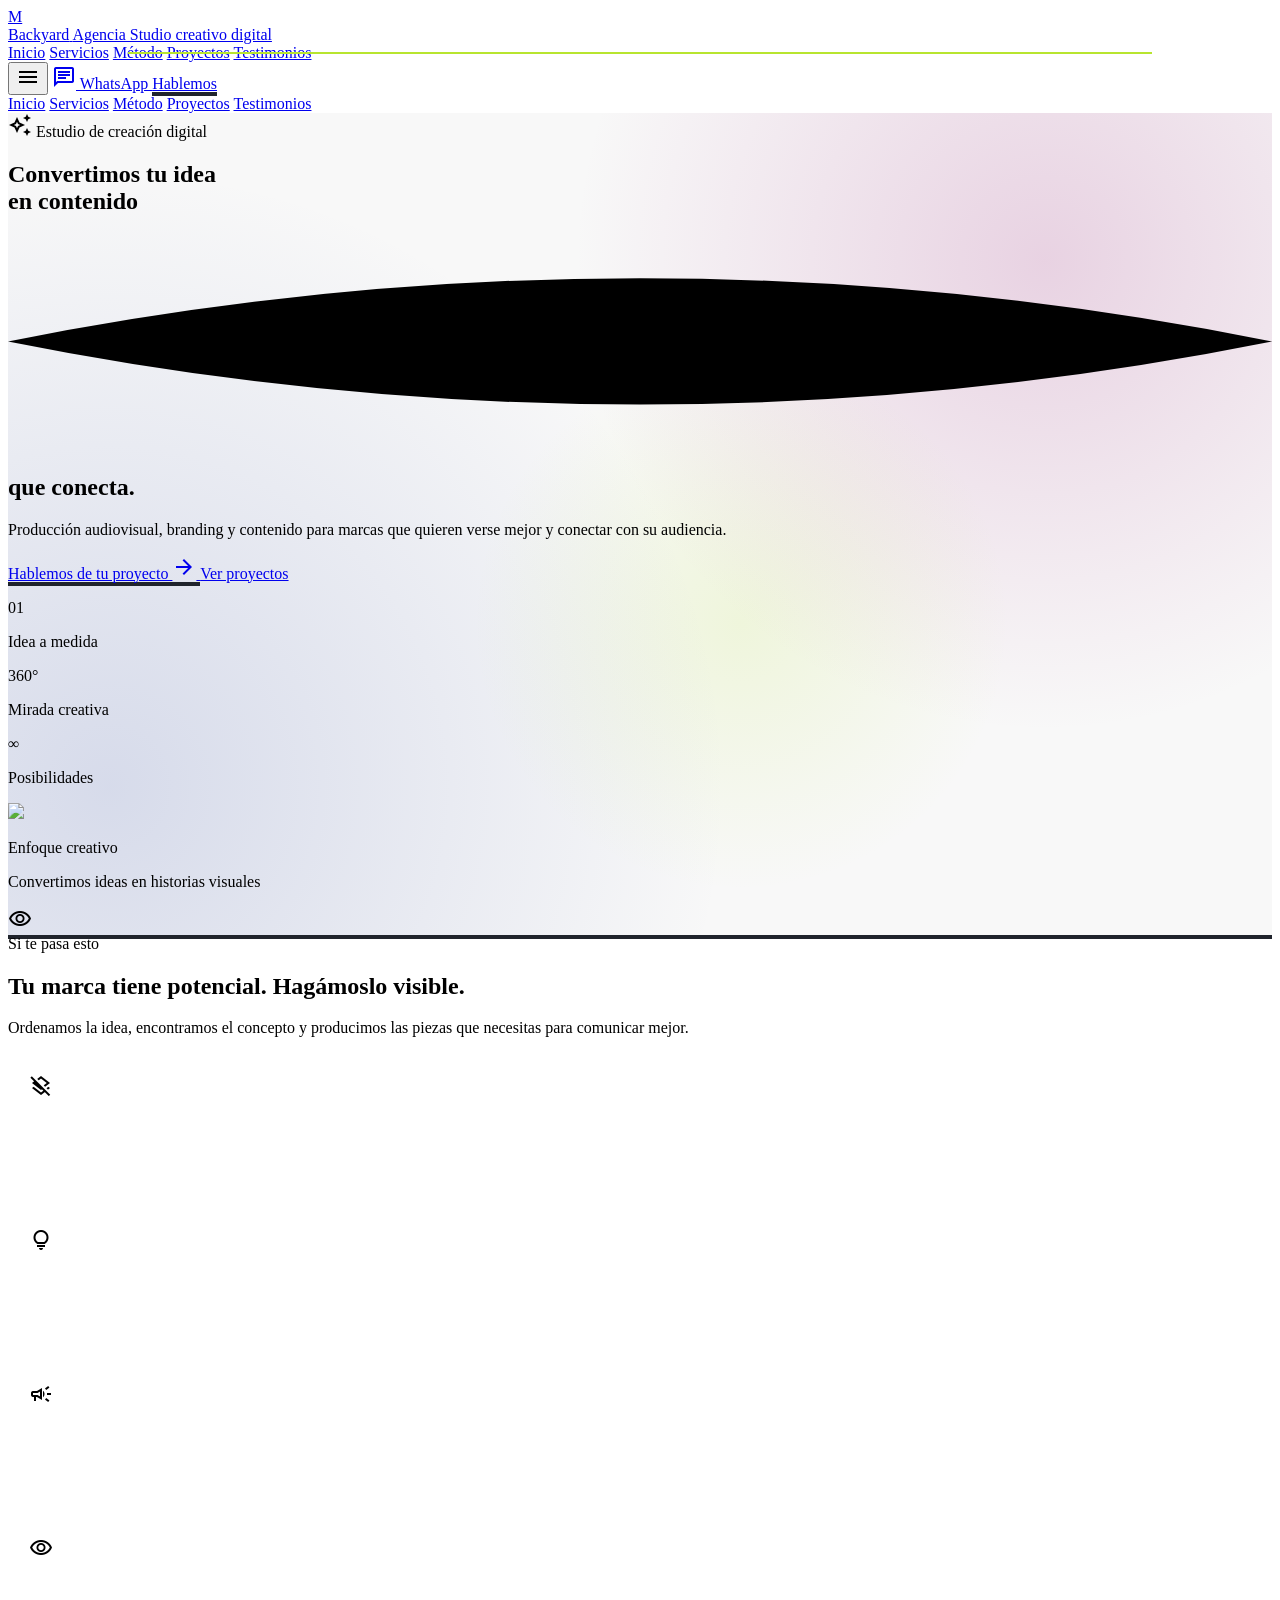
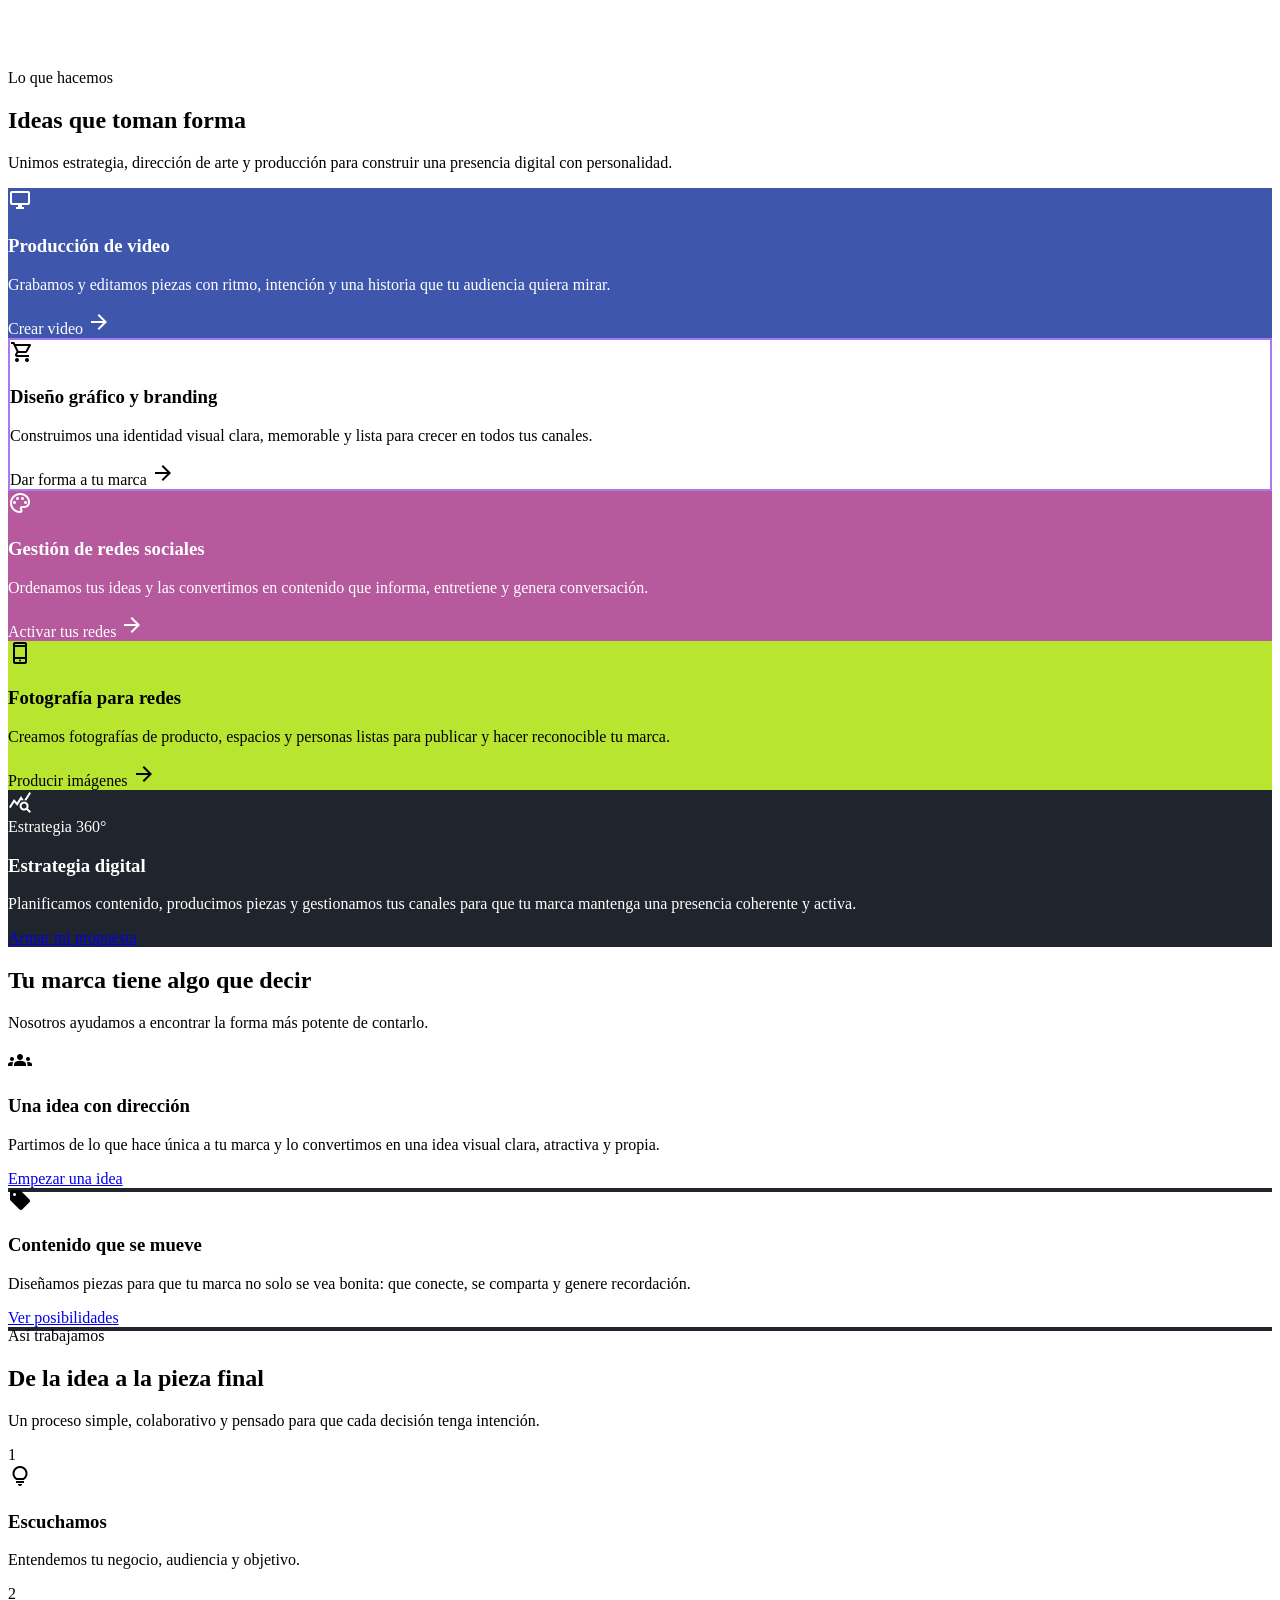
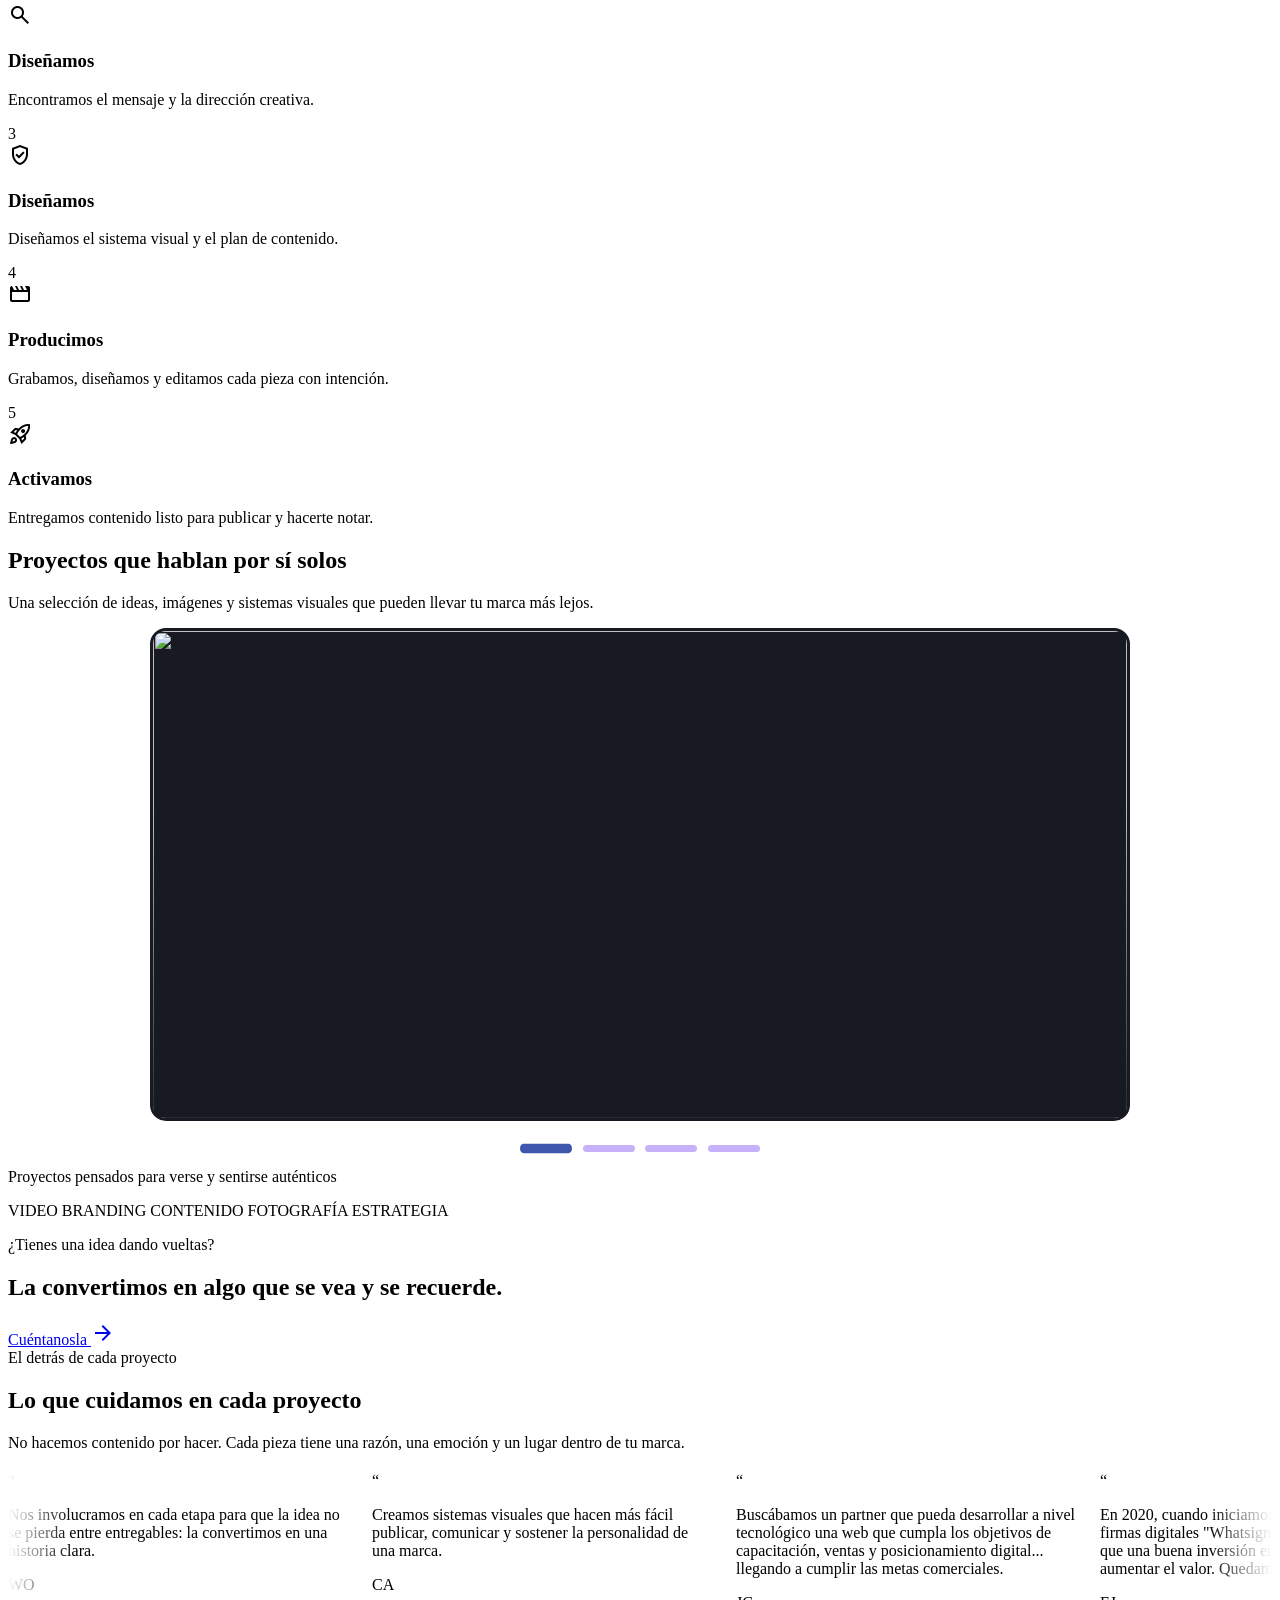
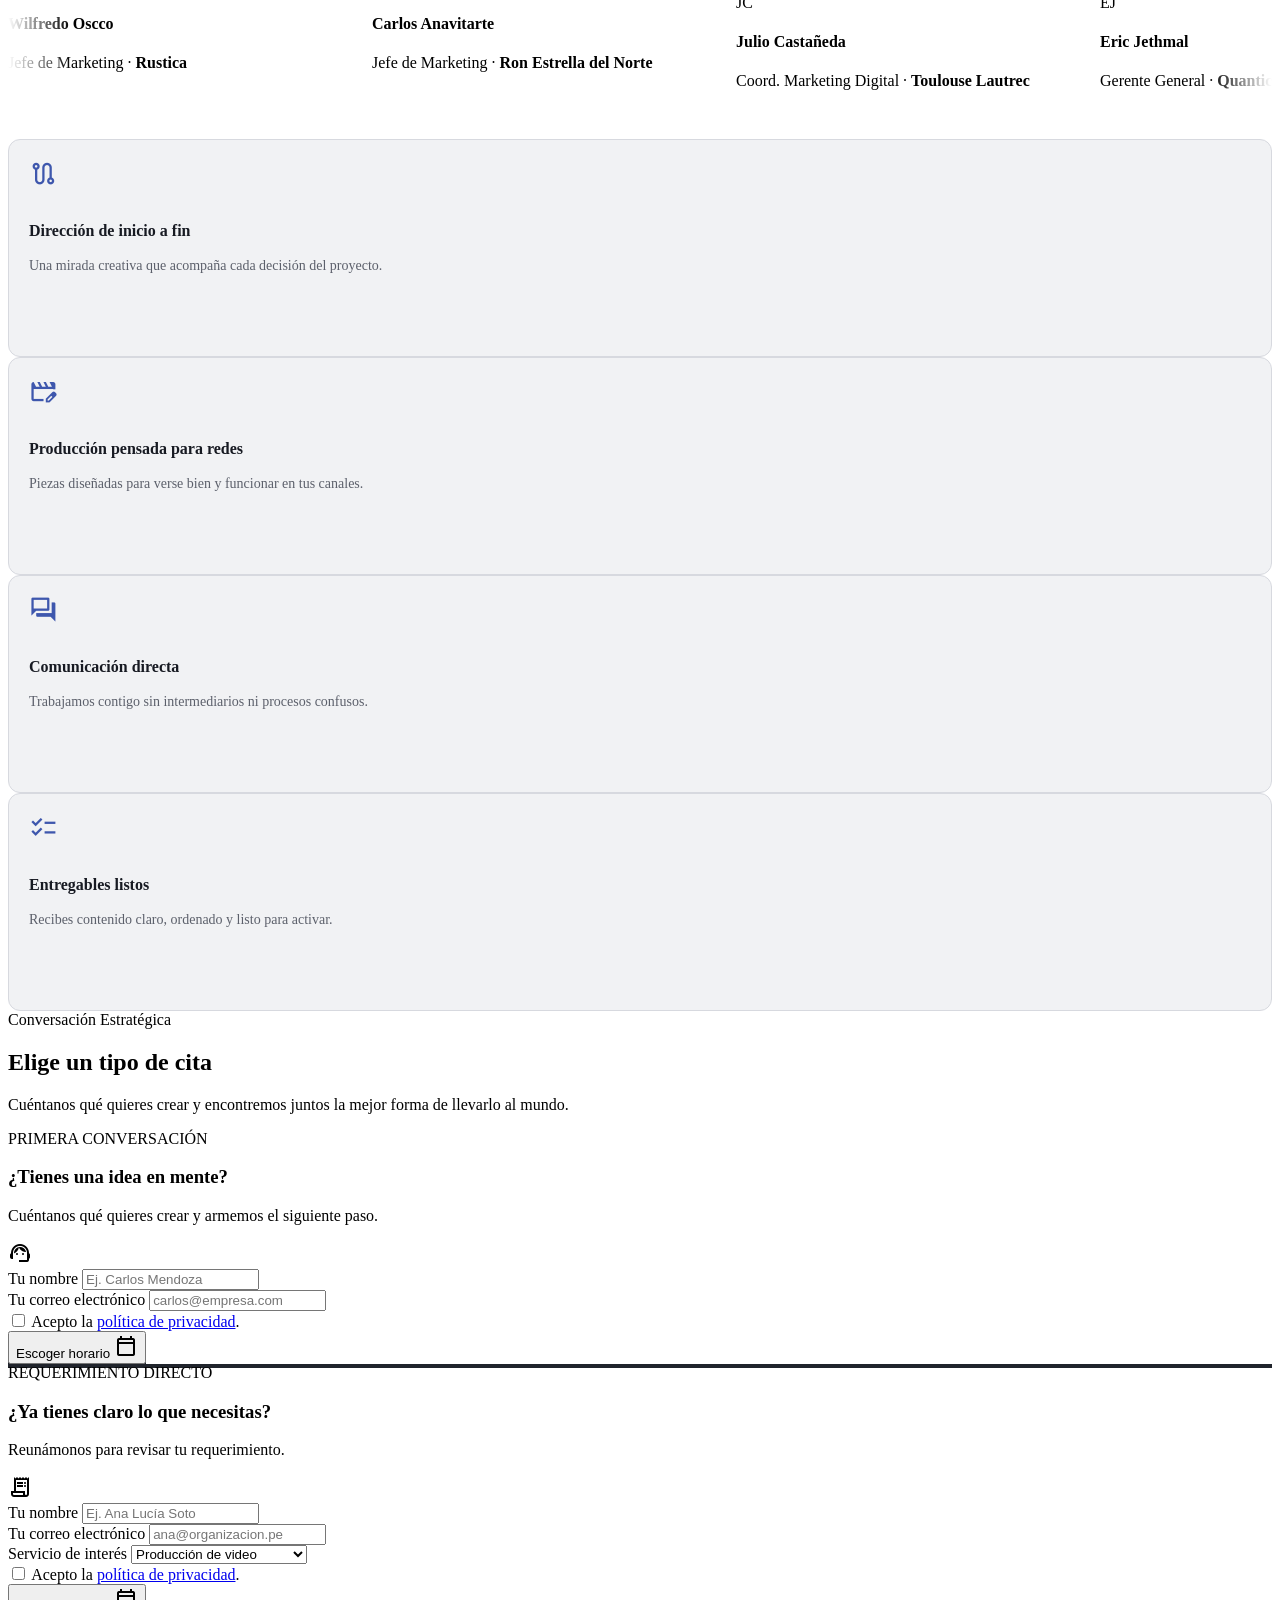
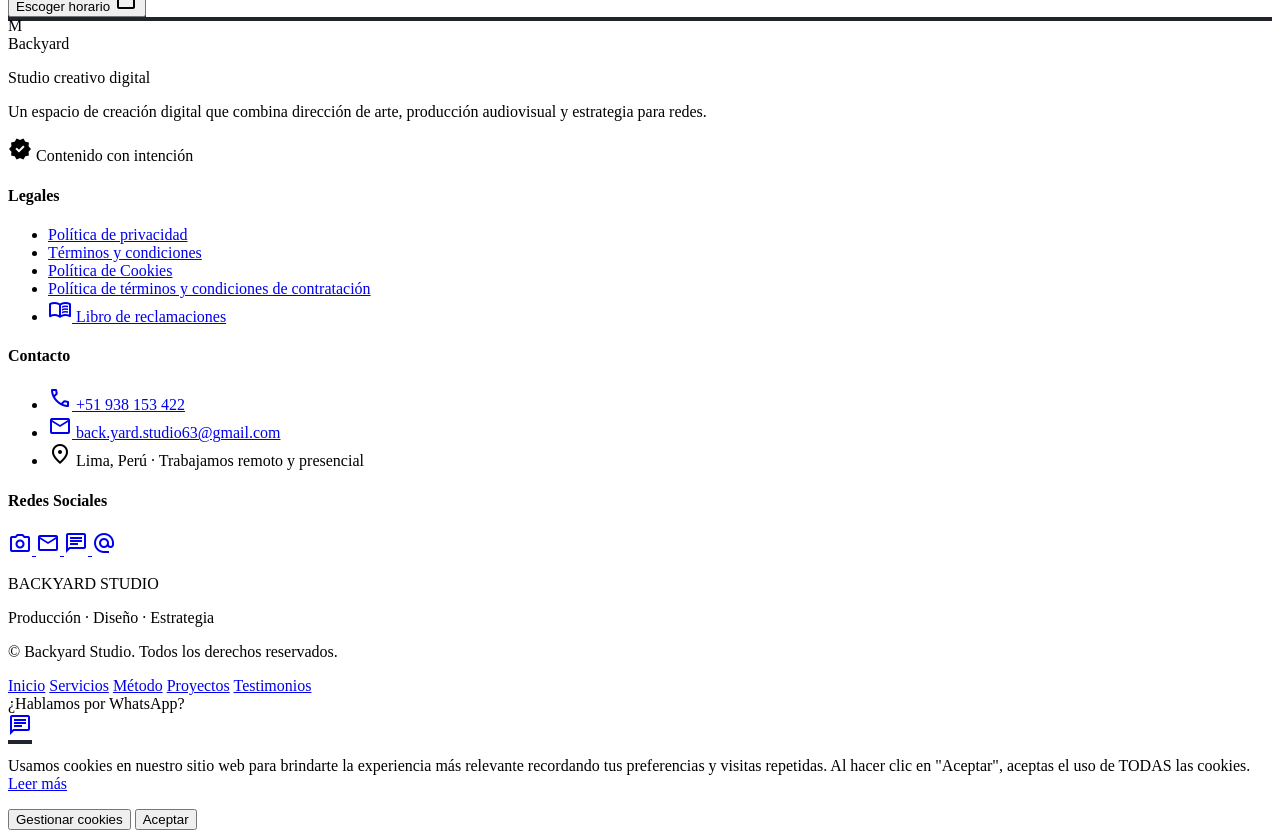
==== commit b80833d8: "Agregado carrusel de testimonios" ====
--- a/index.html
+++ b/index.html
@@ -604,11 +604,12 @@
           No hacemos contenido por hacer. Cada pieza tiene una razón, una emoción y un lugar dentro de tu marca.
         </p>
       </div>
-      <!-- Testimonial Cards Grid -->
-      <div class="grid grid-cols-1 md:grid-cols-2 lg:grid-cols-3 gap-6">
+      <!-- Testimonial Cards Marquee -->
+      <div class="testimonials-marquee" data-testimonials>
+        <div class="testimonials-track">
         <!-- Testimonial 1 -->
         <div
-          class="bg-surface border border-border-subtle rounded-xl p-space-xl flex flex-col justify-between hover:border-pure-black transition-all">
+          class="testimonial-card bg-surface border border-border-subtle rounded-xl p-space-xl flex flex-col justify-between hover:border-pure-black transition-all">
           <div>
             <div class="text-primary-container font-serif text-5xl leading-none mb-4 font-black">“</div>
             <p class="font-body-md text-body-md text-pure-black leading-relaxed font-medium mb-6">
@@ -629,7 +630,7 @@
         </div>
         <!-- Testimonial 2 -->
         <div
-          class="bg-surface border border-border-subtle rounded-xl p-space-xl flex flex-col justify-between hover:border-pure-black transition-all">
+          class="testimonial-card bg-surface border border-border-subtle rounded-xl p-space-xl flex flex-col justify-between hover:border-pure-black transition-all">
           <div>
             <div class="text-primary-container font-serif text-5xl leading-none mb-4 font-black">“</div>
             <p class="font-body-md text-body-md text-pure-black leading-relaxed font-medium mb-6">
@@ -650,7 +651,7 @@
         </div>
         <!-- Testimonial 3 -->
         <div
-          class="bg-surface border border-border-subtle rounded-xl p-space-xl flex flex-col justify-between hover:border-pure-black transition-all">
+          class="testimonial-card bg-surface border border-border-subtle rounded-xl p-space-xl flex flex-col justify-between hover:border-pure-black transition-all">
           <div>
             <div class="text-primary-container font-serif text-5xl leading-none mb-4 font-black">“</div>
             <p class="font-body-md text-body-md text-pure-black leading-relaxed font-medium mb-6">
@@ -672,7 +673,7 @@
         </div>
         <!-- Testimonial 4 -->
         <div
-          class="bg-surface border border-border-subtle rounded-xl p-space-xl flex flex-col justify-between hover:border-pure-black transition-all">
+          class="testimonial-card bg-surface border border-border-subtle rounded-xl p-space-xl flex flex-col justify-between hover:border-pure-black transition-all">
           <div>
             <div class="text-primary-container font-serif text-5xl leading-none mb-4 font-black">“</div>
             <p class="font-body-md text-body-md text-pure-black leading-relaxed font-medium mb-6">
@@ -694,7 +695,7 @@
         </div>
         <!-- Testimonial 5 -->
         <div
-          class="bg-surface border border-border-subtle rounded-xl p-space-xl flex flex-col justify-between hover:border-pure-black transition-all">
+          class="testimonial-card bg-surface border border-border-subtle rounded-xl p-space-xl flex flex-col justify-between hover:border-pure-black transition-all">
           <div>
             <div class="text-primary-container font-serif text-5xl leading-none mb-4 font-black">“</div>
             <p class="font-body-md text-body-md text-pure-black leading-relaxed font-medium mb-6">
@@ -716,7 +717,7 @@
         </div>
         <!-- Testimonial 6 -->
         <div
-          class="bg-surface border border-border-subtle rounded-xl p-space-xl flex flex-col justify-between hover:border-pure-black transition-all">
+          class="testimonial-card bg-surface border border-border-subtle rounded-xl p-space-xl flex flex-col justify-between hover:border-pure-black transition-all">
           <div>
             <div class="text-primary-container font-serif text-5xl leading-none mb-4 font-black">“</div>
             <p class="font-body-md text-body-md text-pure-black leading-relaxed font-medium mb-6">
@@ -736,6 +737,7 @@
             </div>
           </div>
         </div>
+      </div>
       </div>
       <!-- Trust principles -->
       <div class="trust-grid grid grid-cols-1 sm:grid-cols-2 lg:grid-cols-4 gap-4 mt-space-3xl pt-space-2xl border-t border-border-subtle">
--- a/css/styles.css
+++ b/css/styles.css
@@ -80,6 +80,43 @@
       font-size: 0.875rem;
       line-height: 1.45;
     }
+    .testimonials-marquee {
+      overflow: hidden;
+      width: 100%;
+      padding: 0.25rem 0 0.75rem;
+      mask-image: linear-gradient(90deg, transparent, #000 5%, #000 95%, transparent);
+    }
+    .testimonials-track {
+      display: flex;
+      gap: 1.5rem;
+      width: max-content;
+      animation: testimonials-scroll 42s linear infinite;
+    }
+    .testimonials-marquee:hover .testimonials-track,
+    .testimonials-marquee:focus-within .testimonials-track {
+      animation-play-state: paused;
+    }
+    .testimonial-card {
+      flex: 0 0 clamp(280px, 28vw, 340px);
+      min-height: 255px;
+    }
+    .testimonial-card:hover {
+      border-color: #3e57ad;
+      transform: translateY(-3px);
+    }
+    @keyframes testimonials-scroll {
+      from {
+        transform: translateX(0);
+      }
+      to {
+        transform: translateX(calc(-50% - 0.75rem));
+      }
+    }
+    @media (prefers-reduced-motion: reduce) {
+      .testimonials-track {
+        animation-play-state: paused;
+      }
+    }
     .services-grid > div:nth-child(1) {
       background: #3e57ad;
       color: #ffffff;
@@ -260,6 +297,14 @@
       transform: scaleY(1.35);
     }
     @media (max-width: 640px) {
+      .testimonials-marquee {
+        mask-image: none;
+        overflow-x: auto;
+        scrollbar-width: thin;
+      }
+      .testimonials-track {
+        animation-duration: 48s;
+      }
       .method-steps::before {
         display: none;
       }
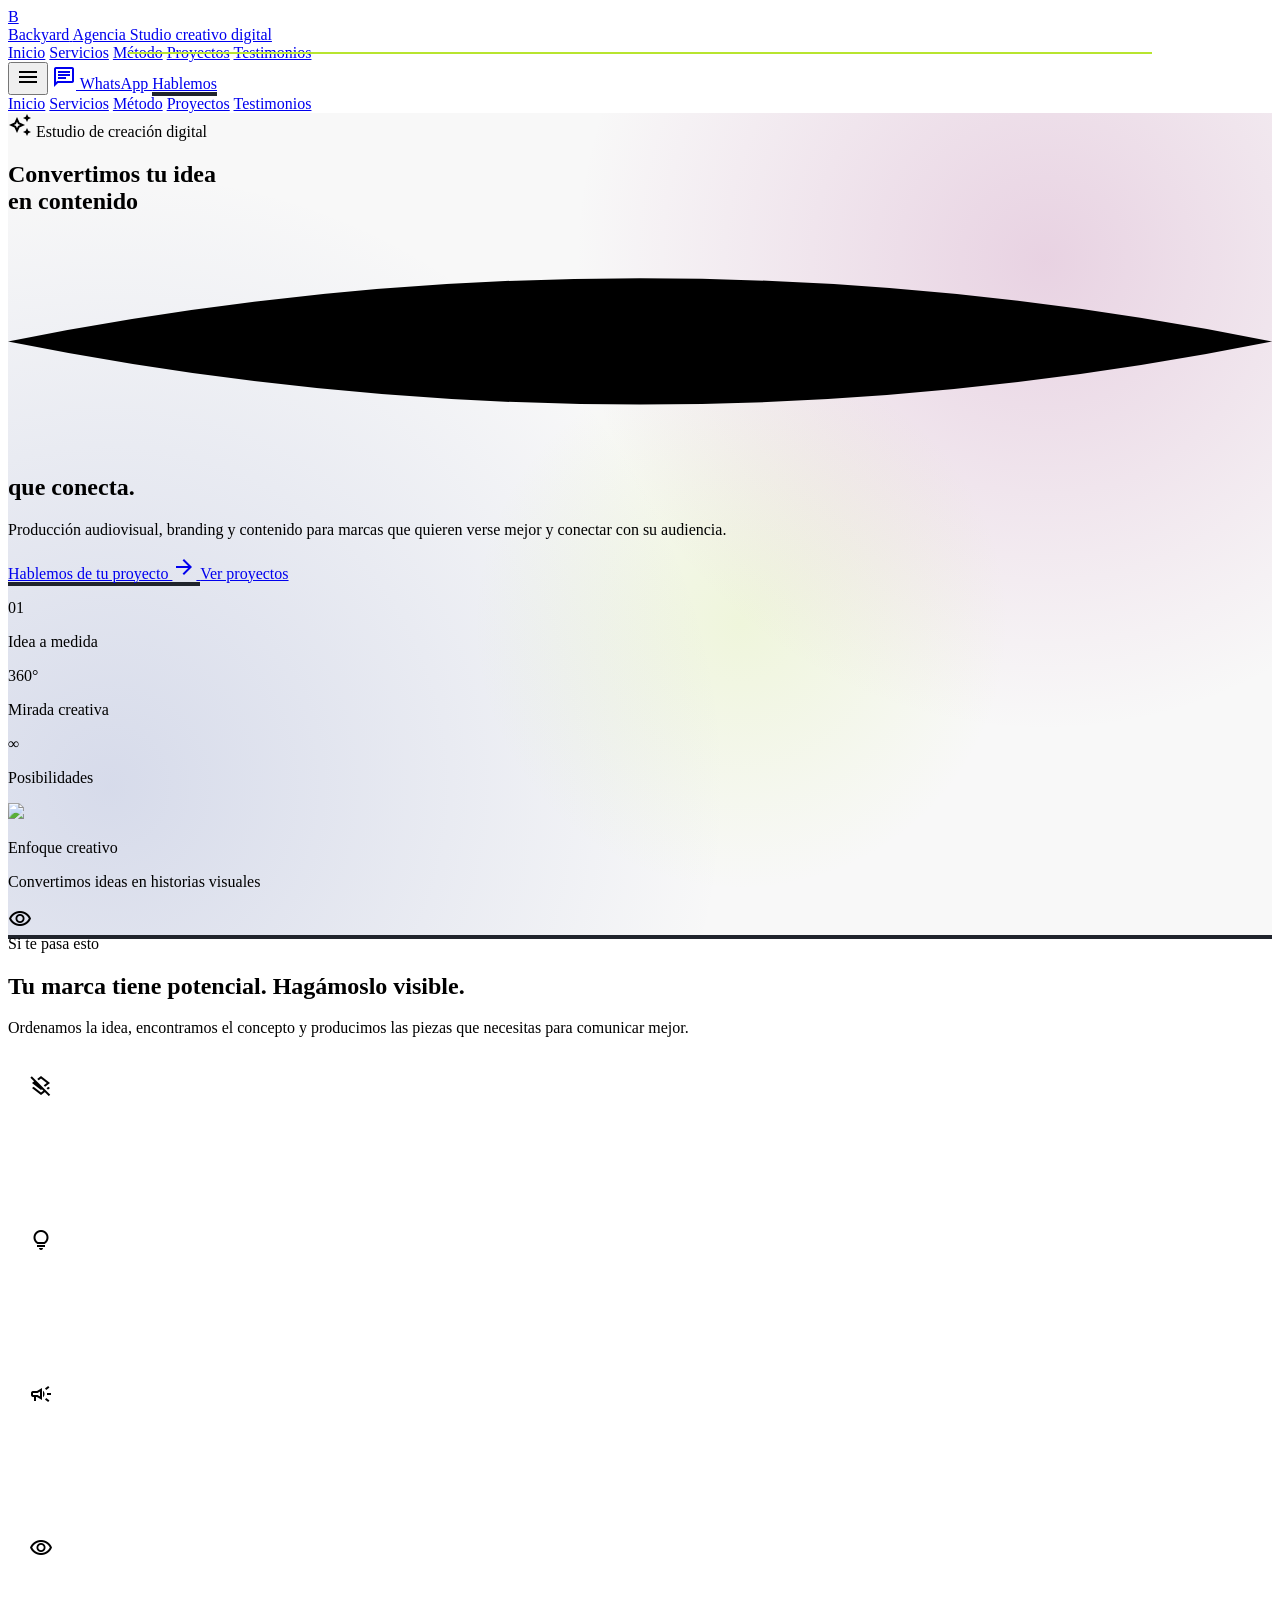
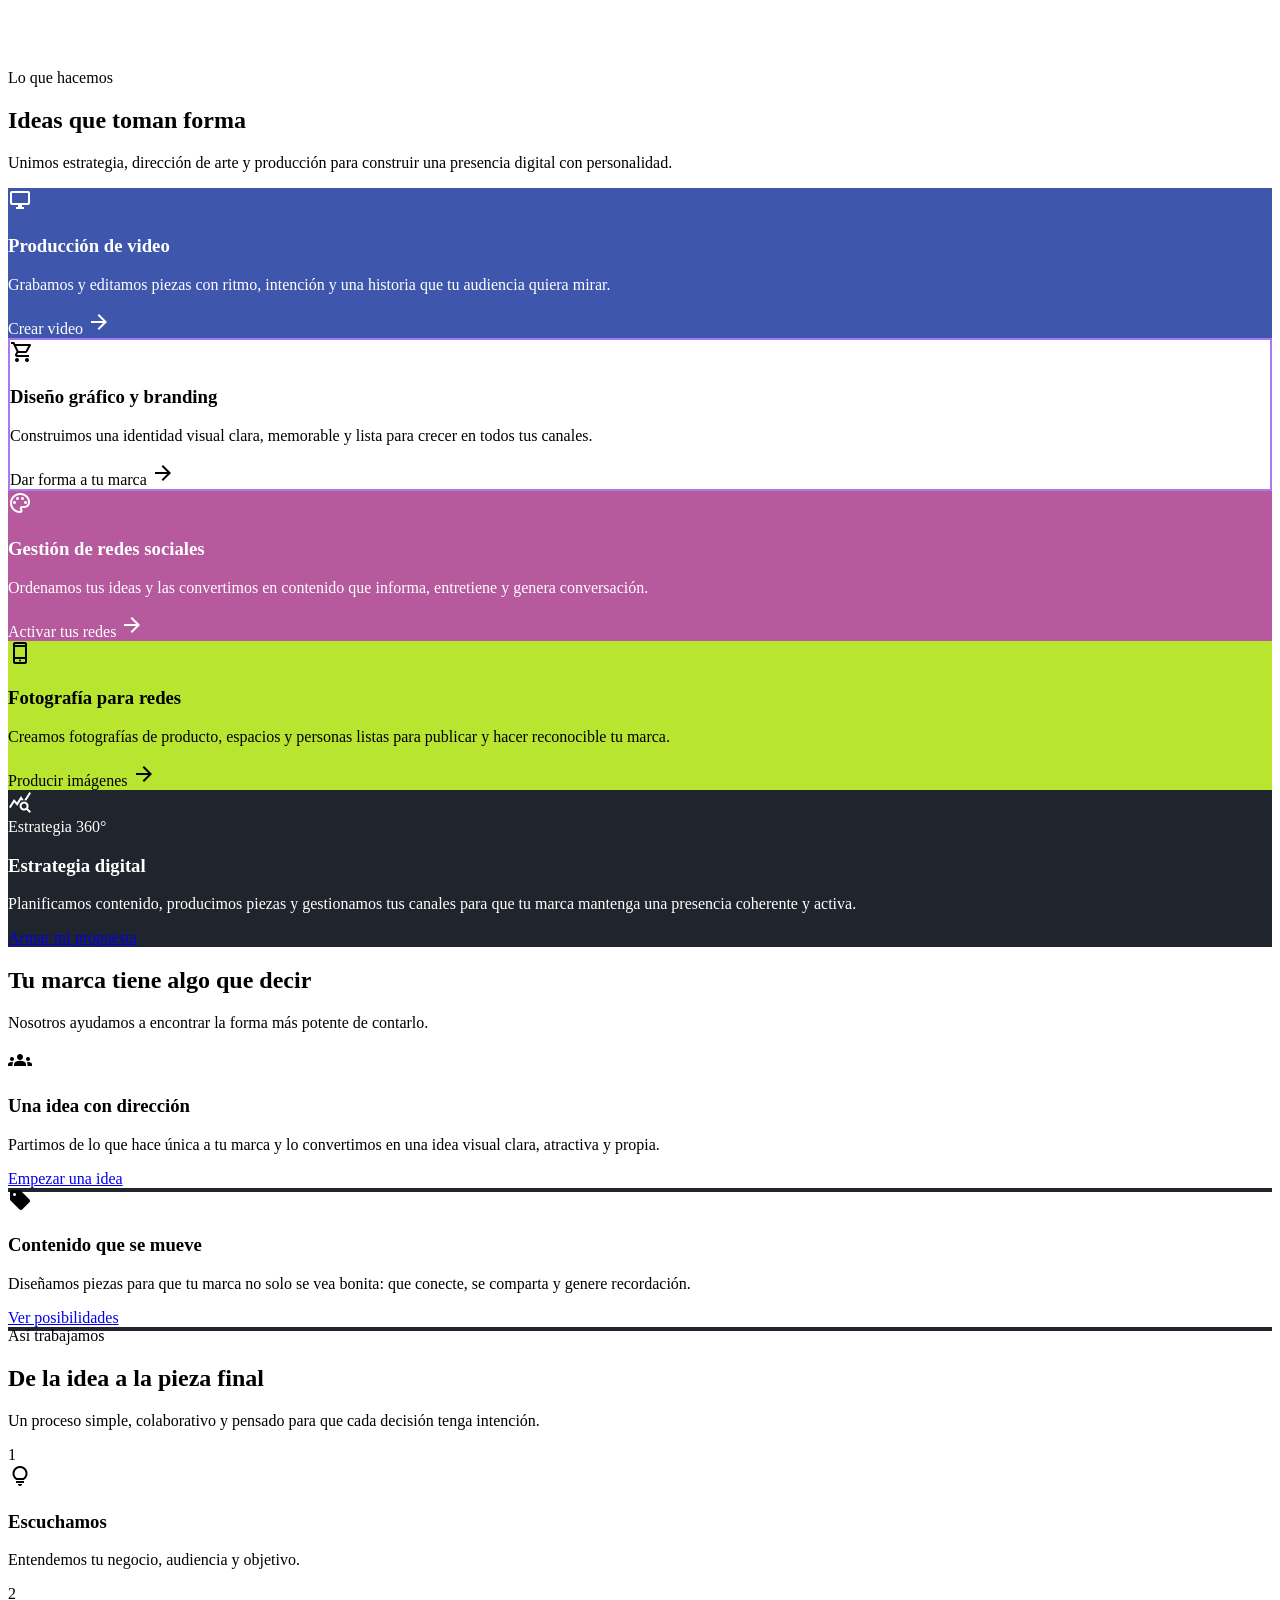
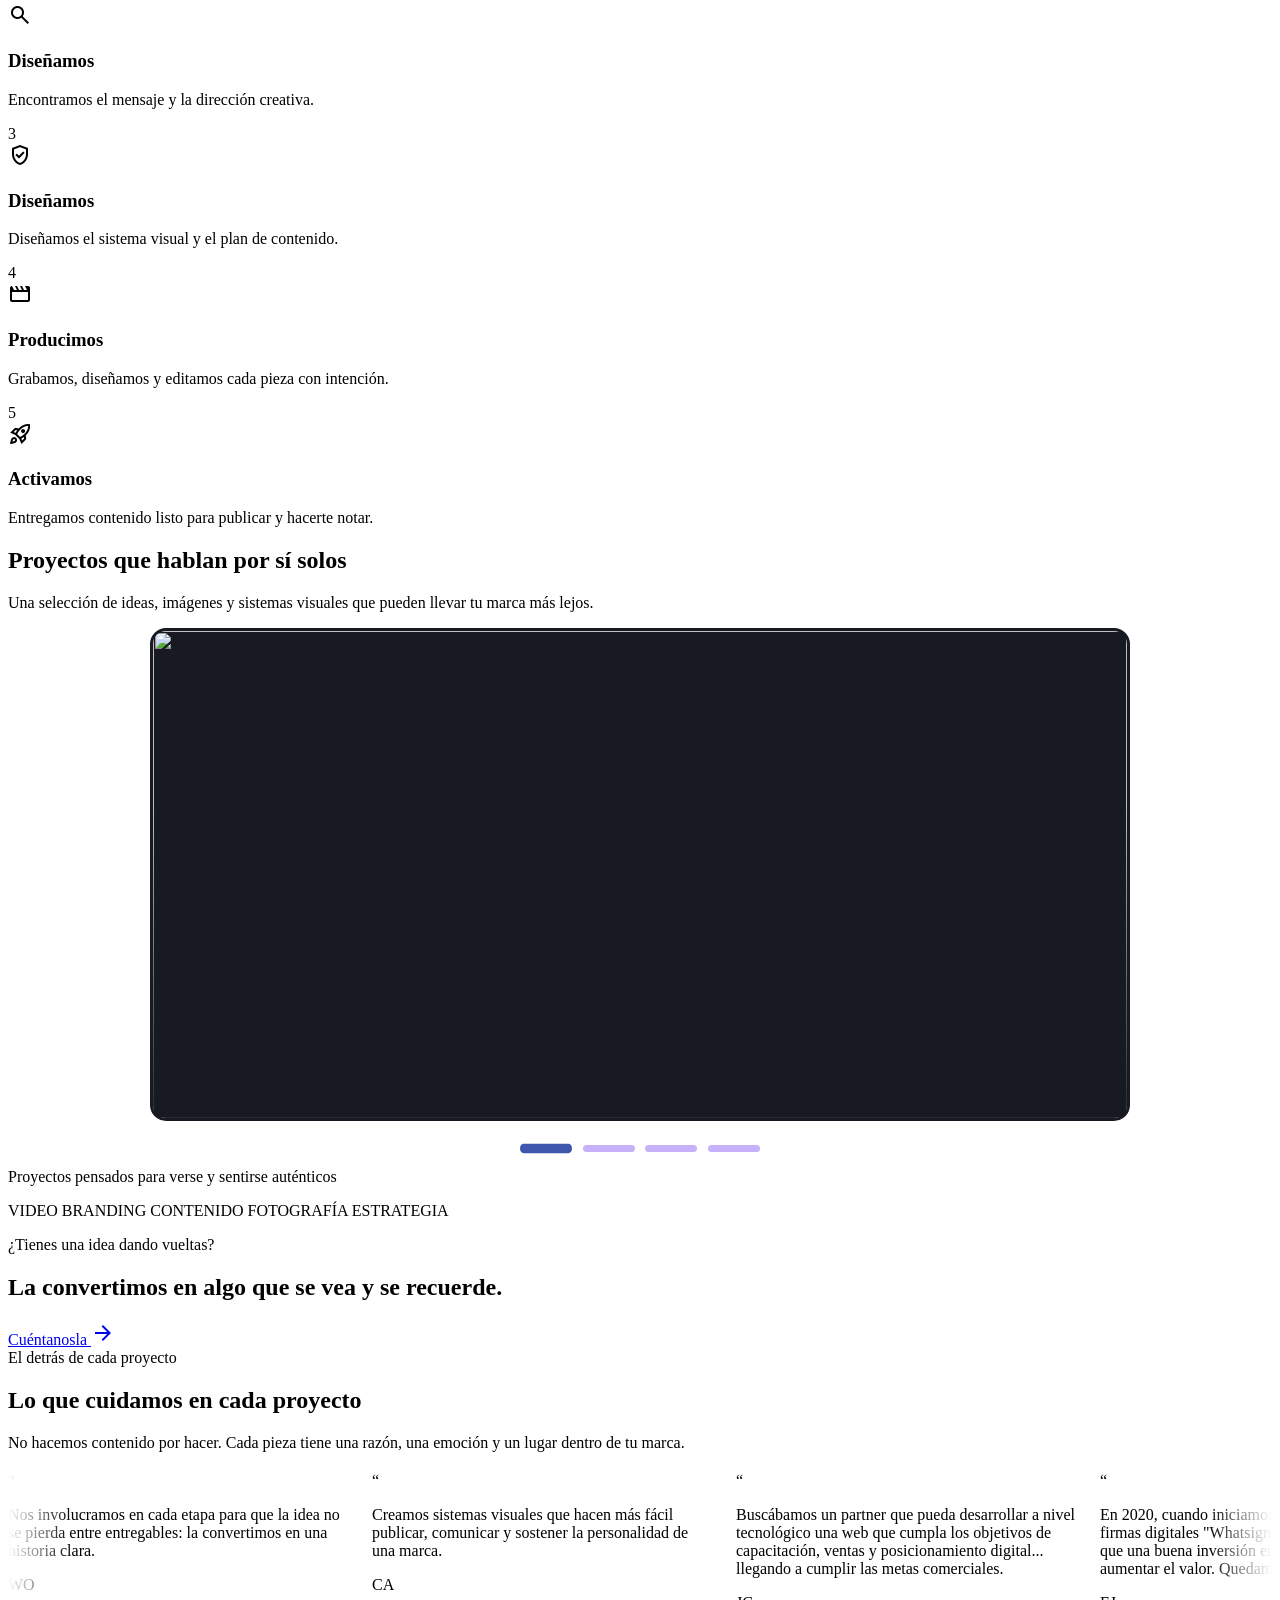
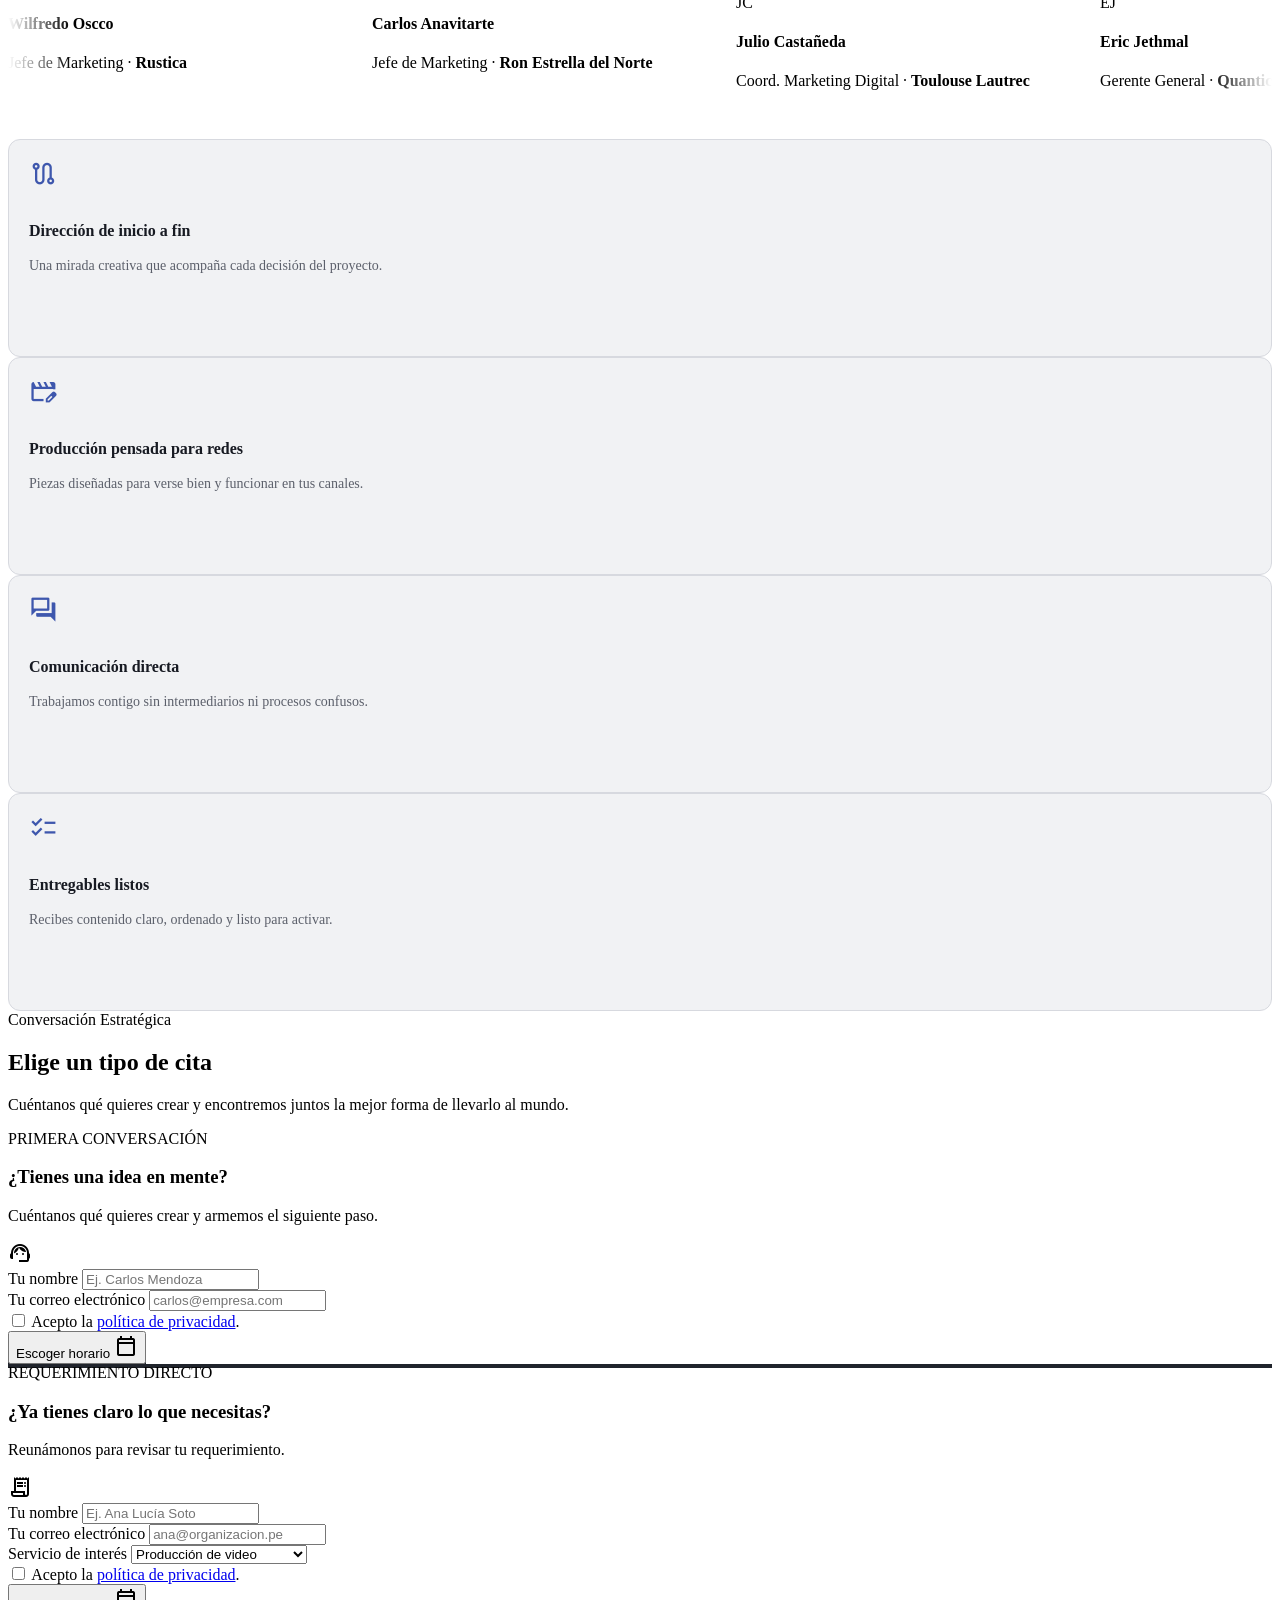
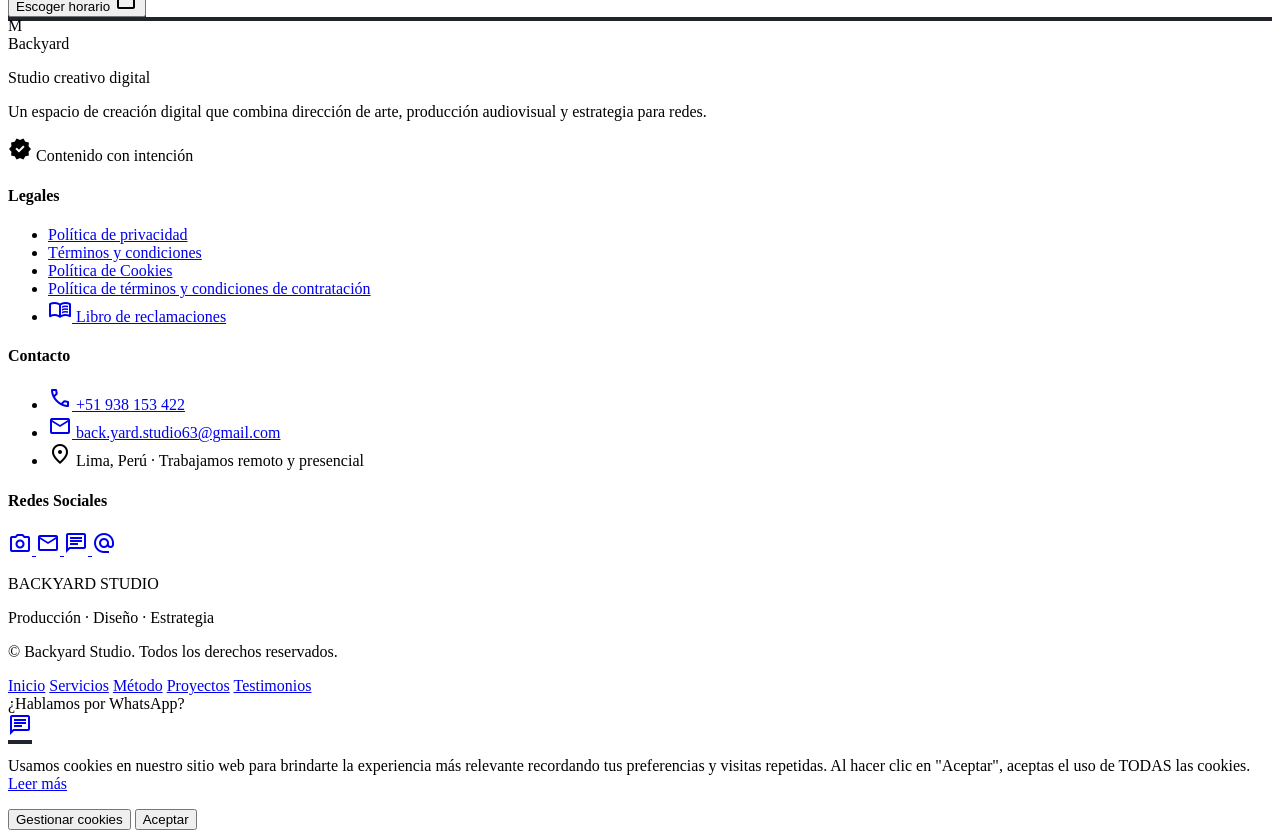
==== commit 53c5b7d7: "Cambio al logo" ====
--- a/index.html
+++ b/index.html
@@ -35,7 +35,7 @@
       <a class="flex items-center gap-3 group" href="#hero">
         <div
           class="w-10 h-10 rounded-lg bg-primary-container flex items-center justify-center font-display-hero text-headline-md font-black text-pure-black">
-          M
+          B
         </div>
         <div class="flex flex-col">
           <span
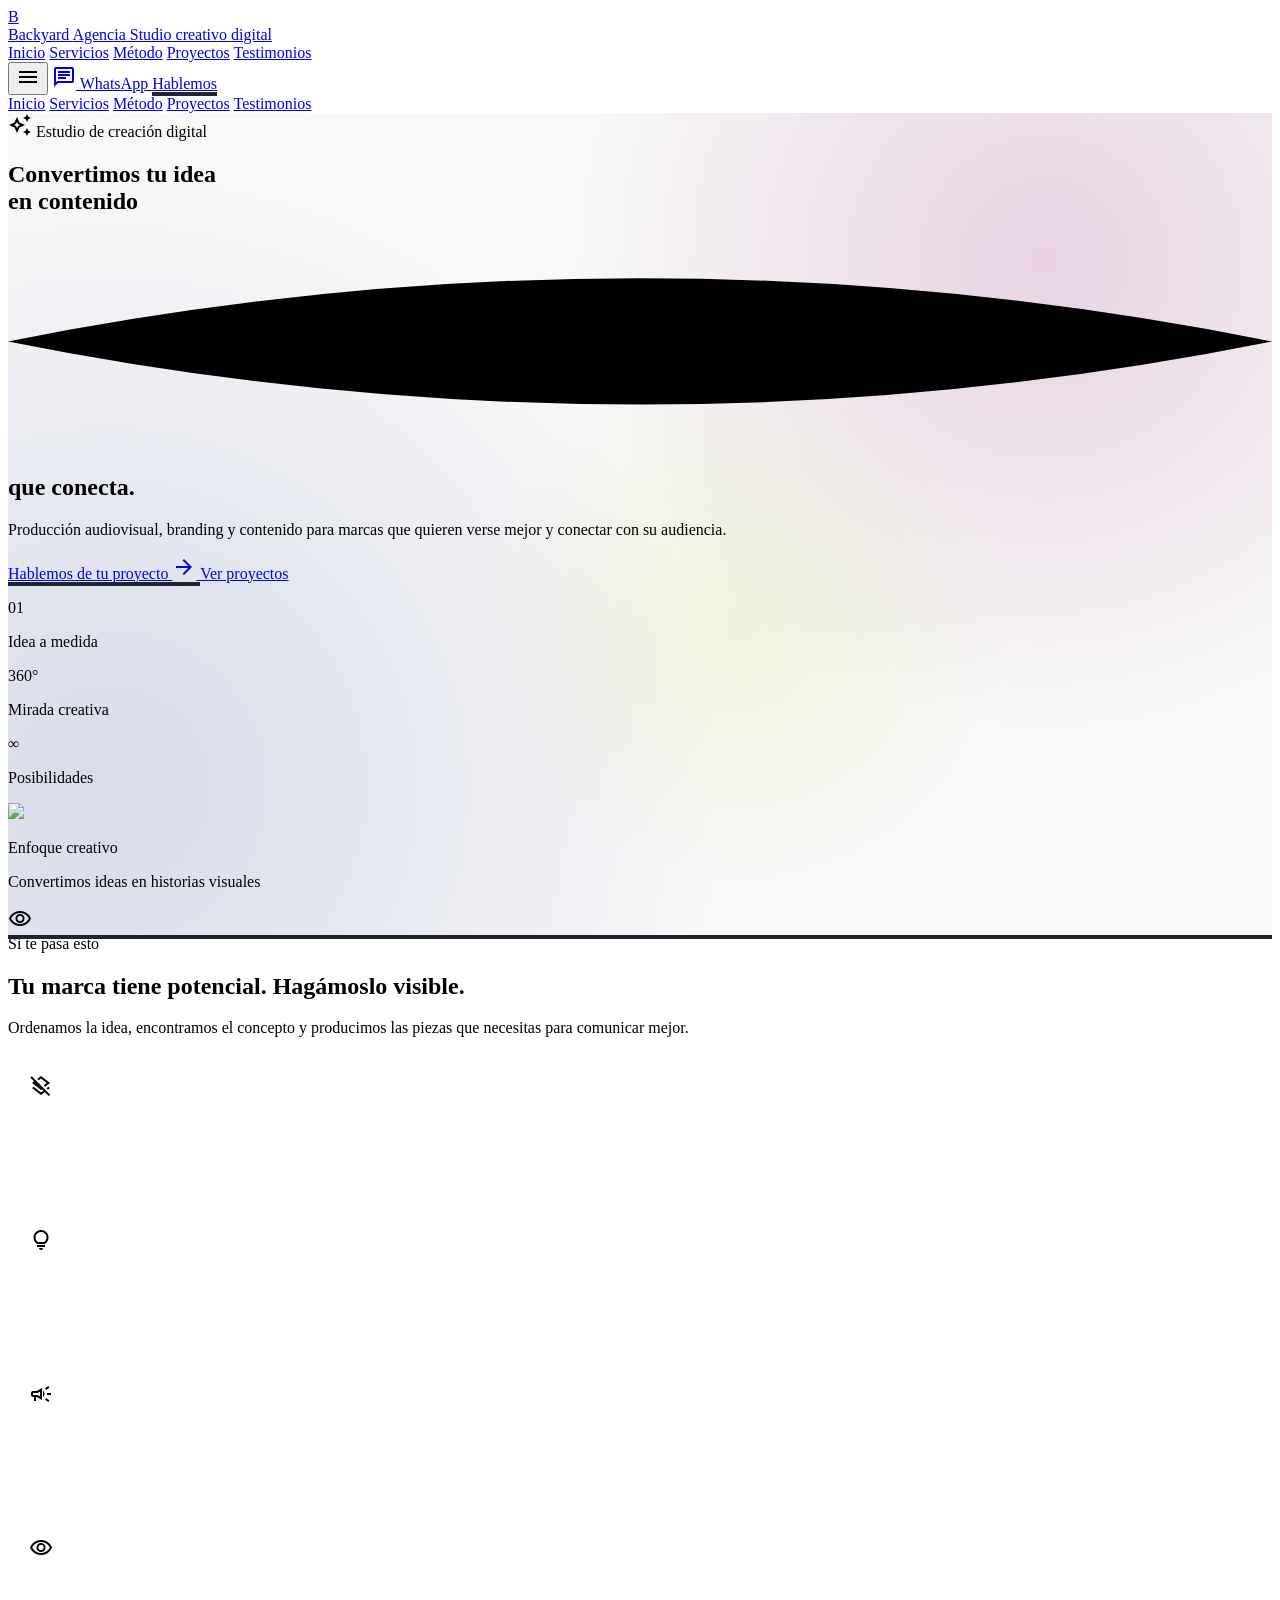
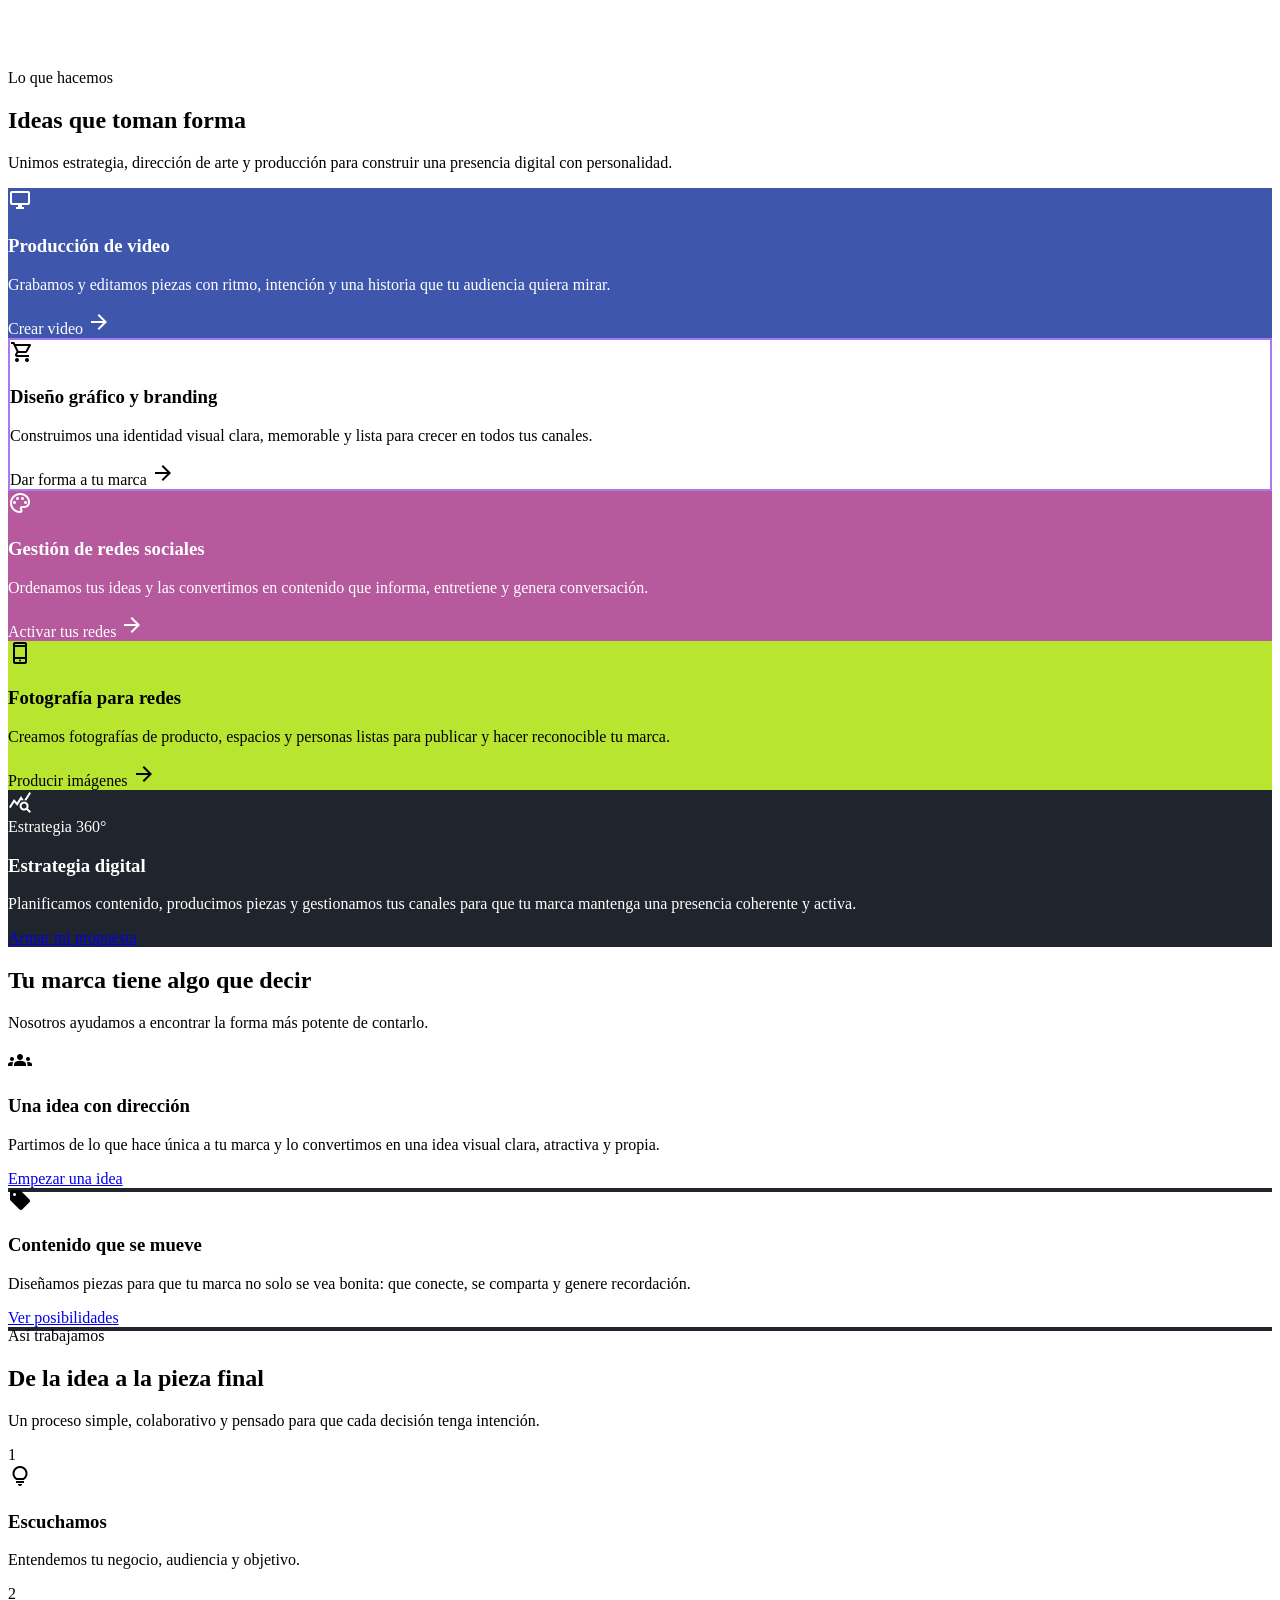
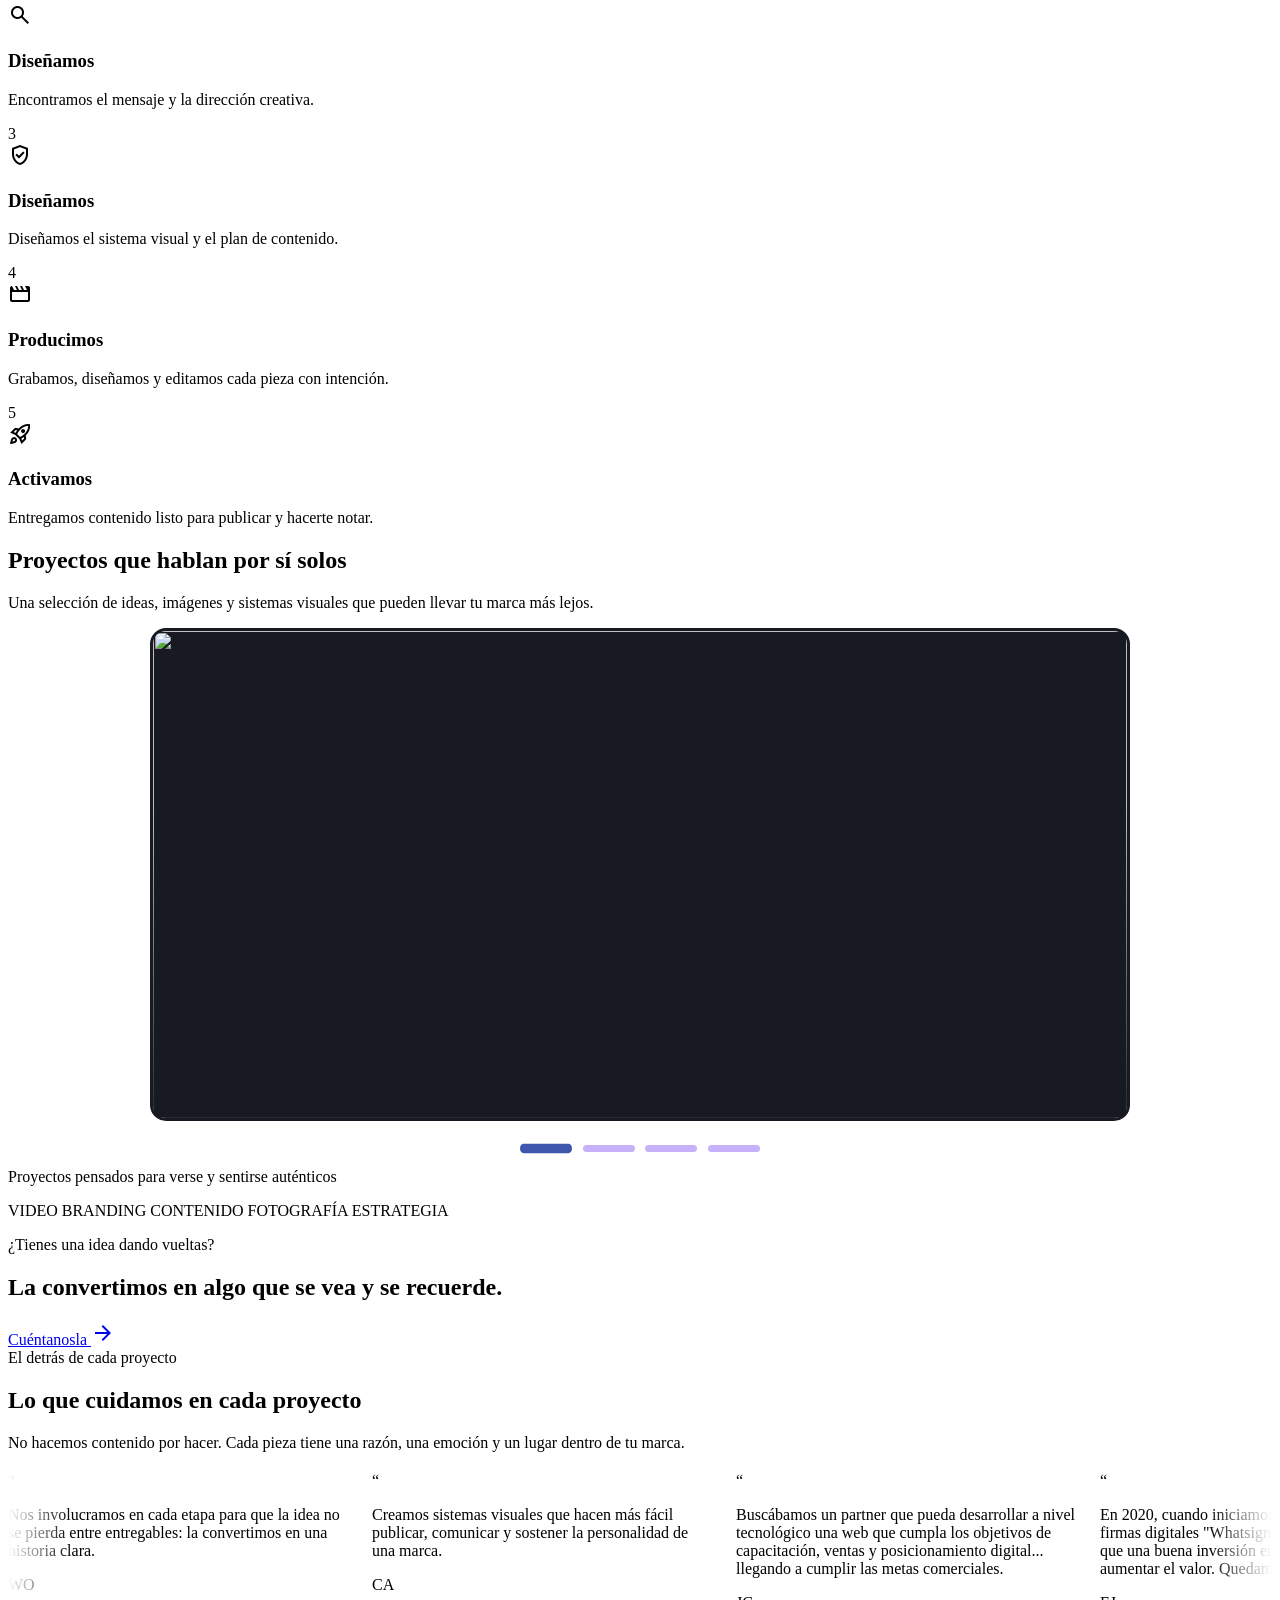
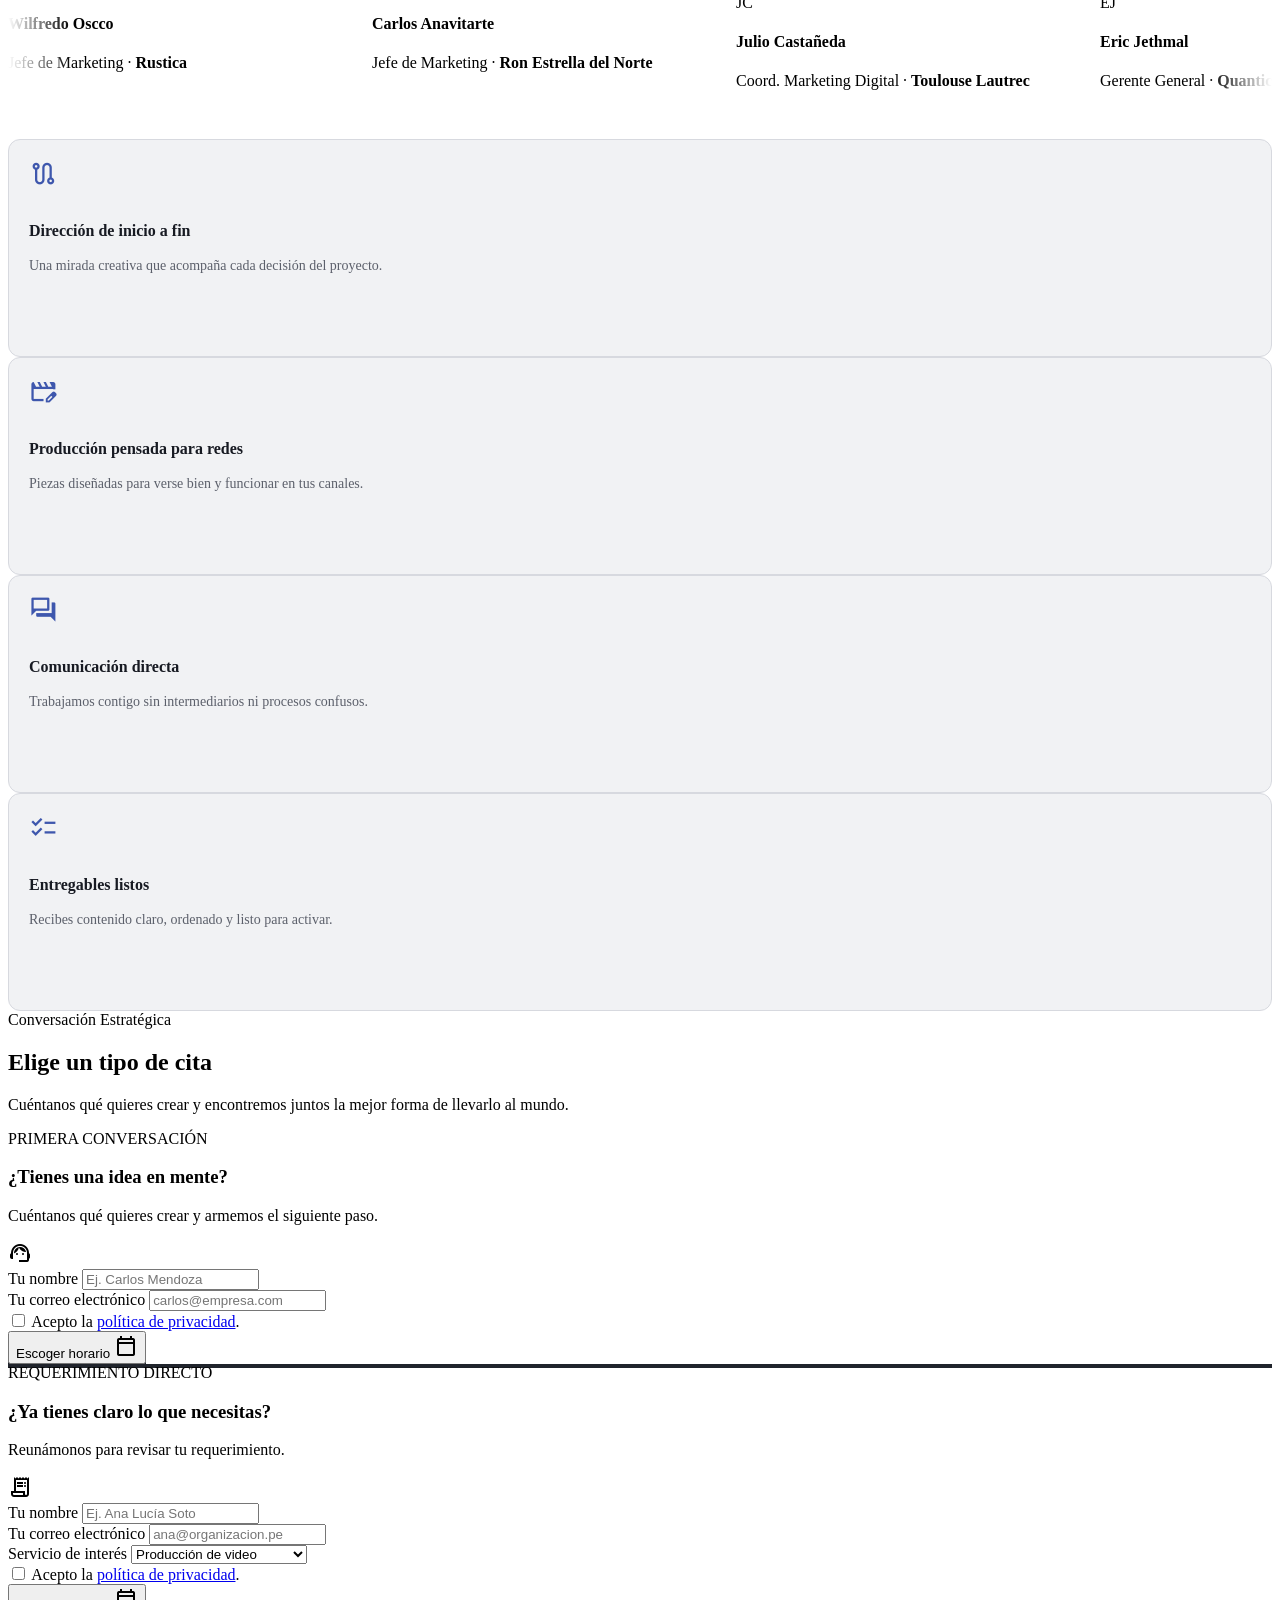
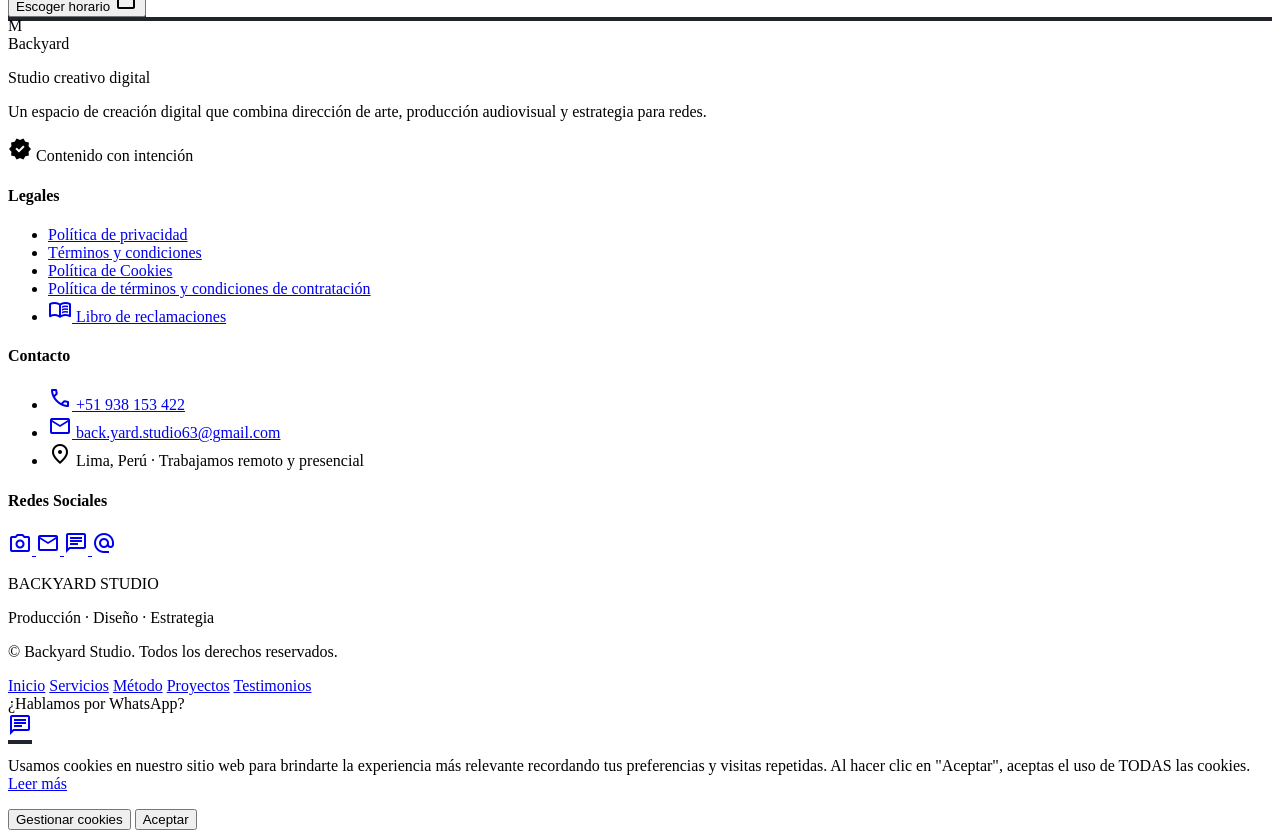
==== commit 8fee4946: "Correción en tarjetas de proceso de trabajo" ====
--- a/index.html
+++ b/index.html
@@ -410,7 +410,7 @@
           Un proceso simple, colaborativo y pensado para que cada decisión tenga intención.
         </p>
       </div>
-      <div class="method-steps grid grid-cols-1 sm:grid-cols-2 lg:grid-cols-5 gap-4 relative">
+      <div class="method-steps grid grid-cols-1 sm:grid-cols-2 lg:grid-cols-5 gap-6 relative">
         <!-- Step 1 -->
         <div
           class="bg-surface border border-border-subtle rounded-xl p-space-xl text-center flex flex-col items-center relative hover:border-pure-black transition-colors">
--- a/css/styles.css
+++ b/css/styles.css
@@ -42,15 +42,6 @@
       font-weight: 600;
       line-height: 1.45;
     }
-    .method-steps::before {
-      content: "";
-      position: absolute;
-      top: 3.25rem;
-      left: 10%;
-      right: 10%;
-      height: 2px;
-      background: #b8e52f;
-    }
     .trust-card {
       min-height: 11rem;
       padding: 1.25rem;
@@ -305,9 +296,6 @@
       .testimonials-track {
         animation-duration: 48s;
       }
-      .method-steps::before {
-        display: none;
-      }
       .carousel-track {
         aspect-ratio: 4 / 5;
       }
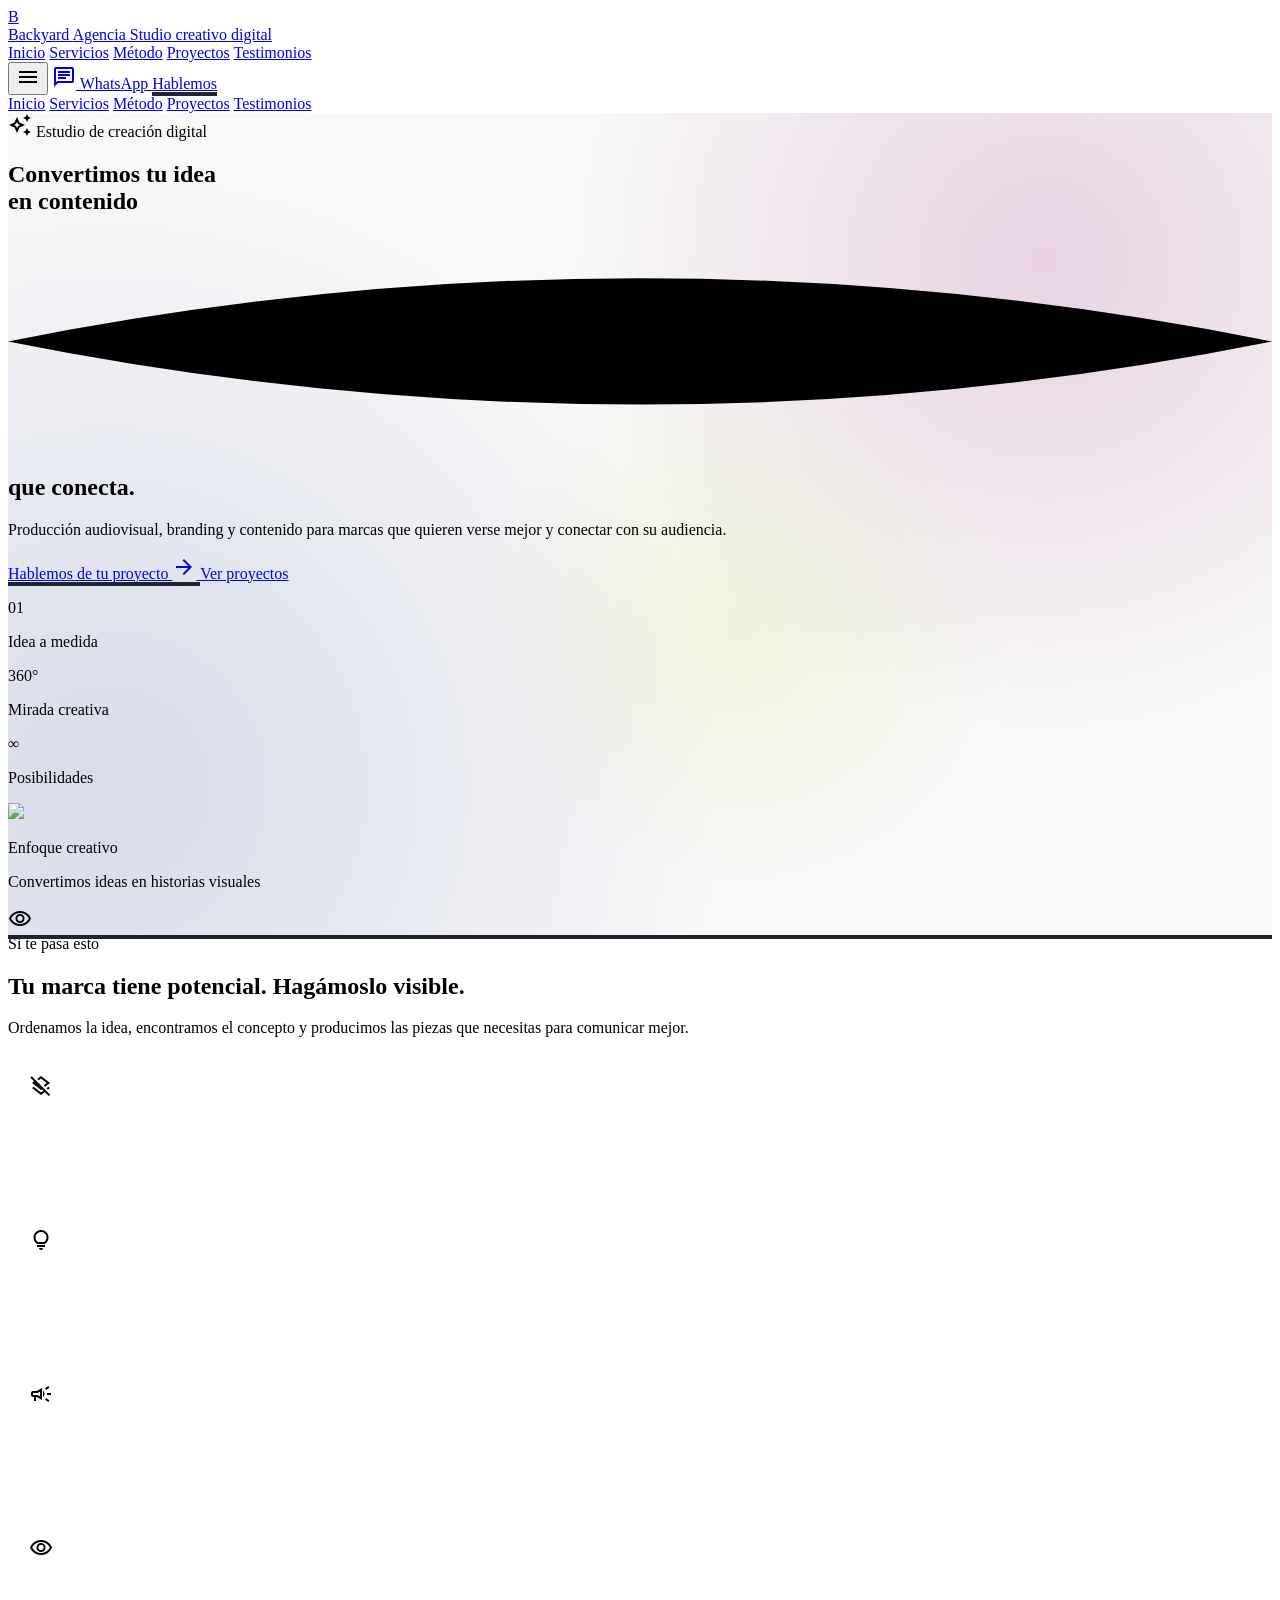
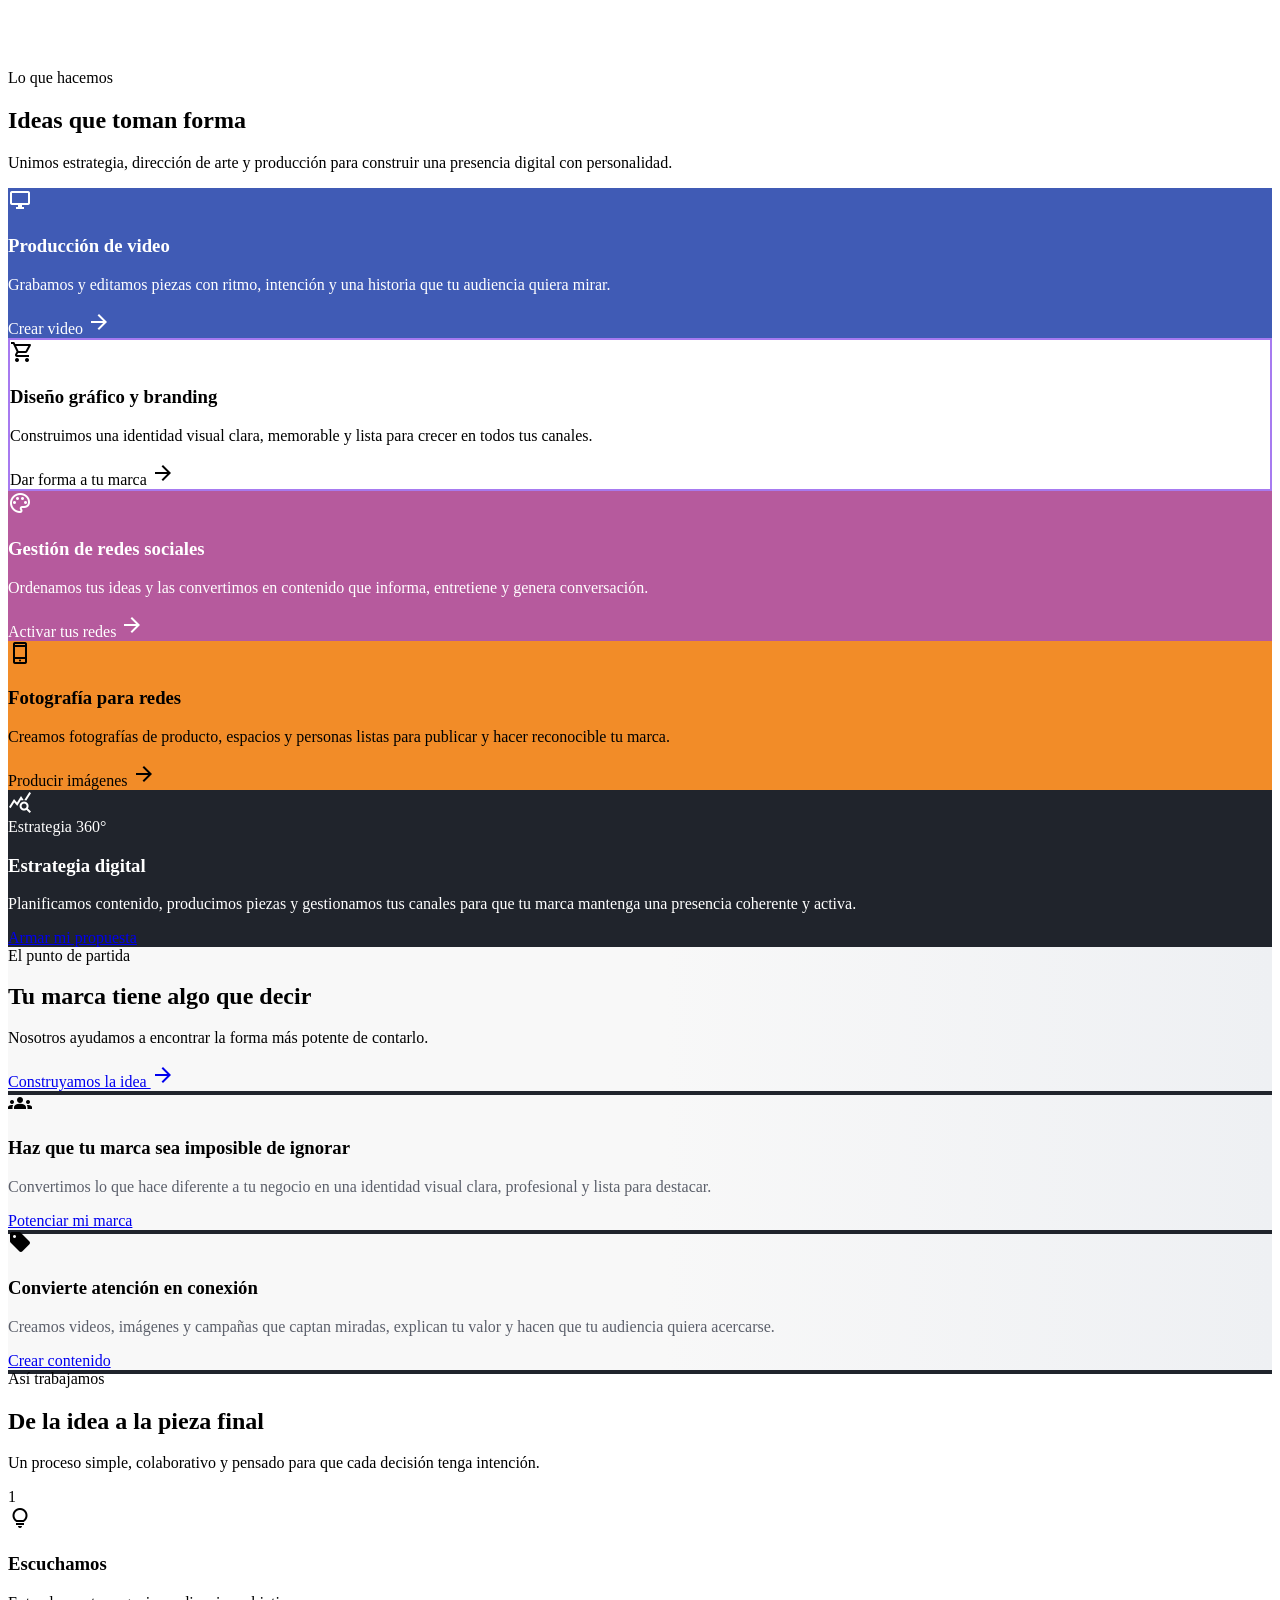
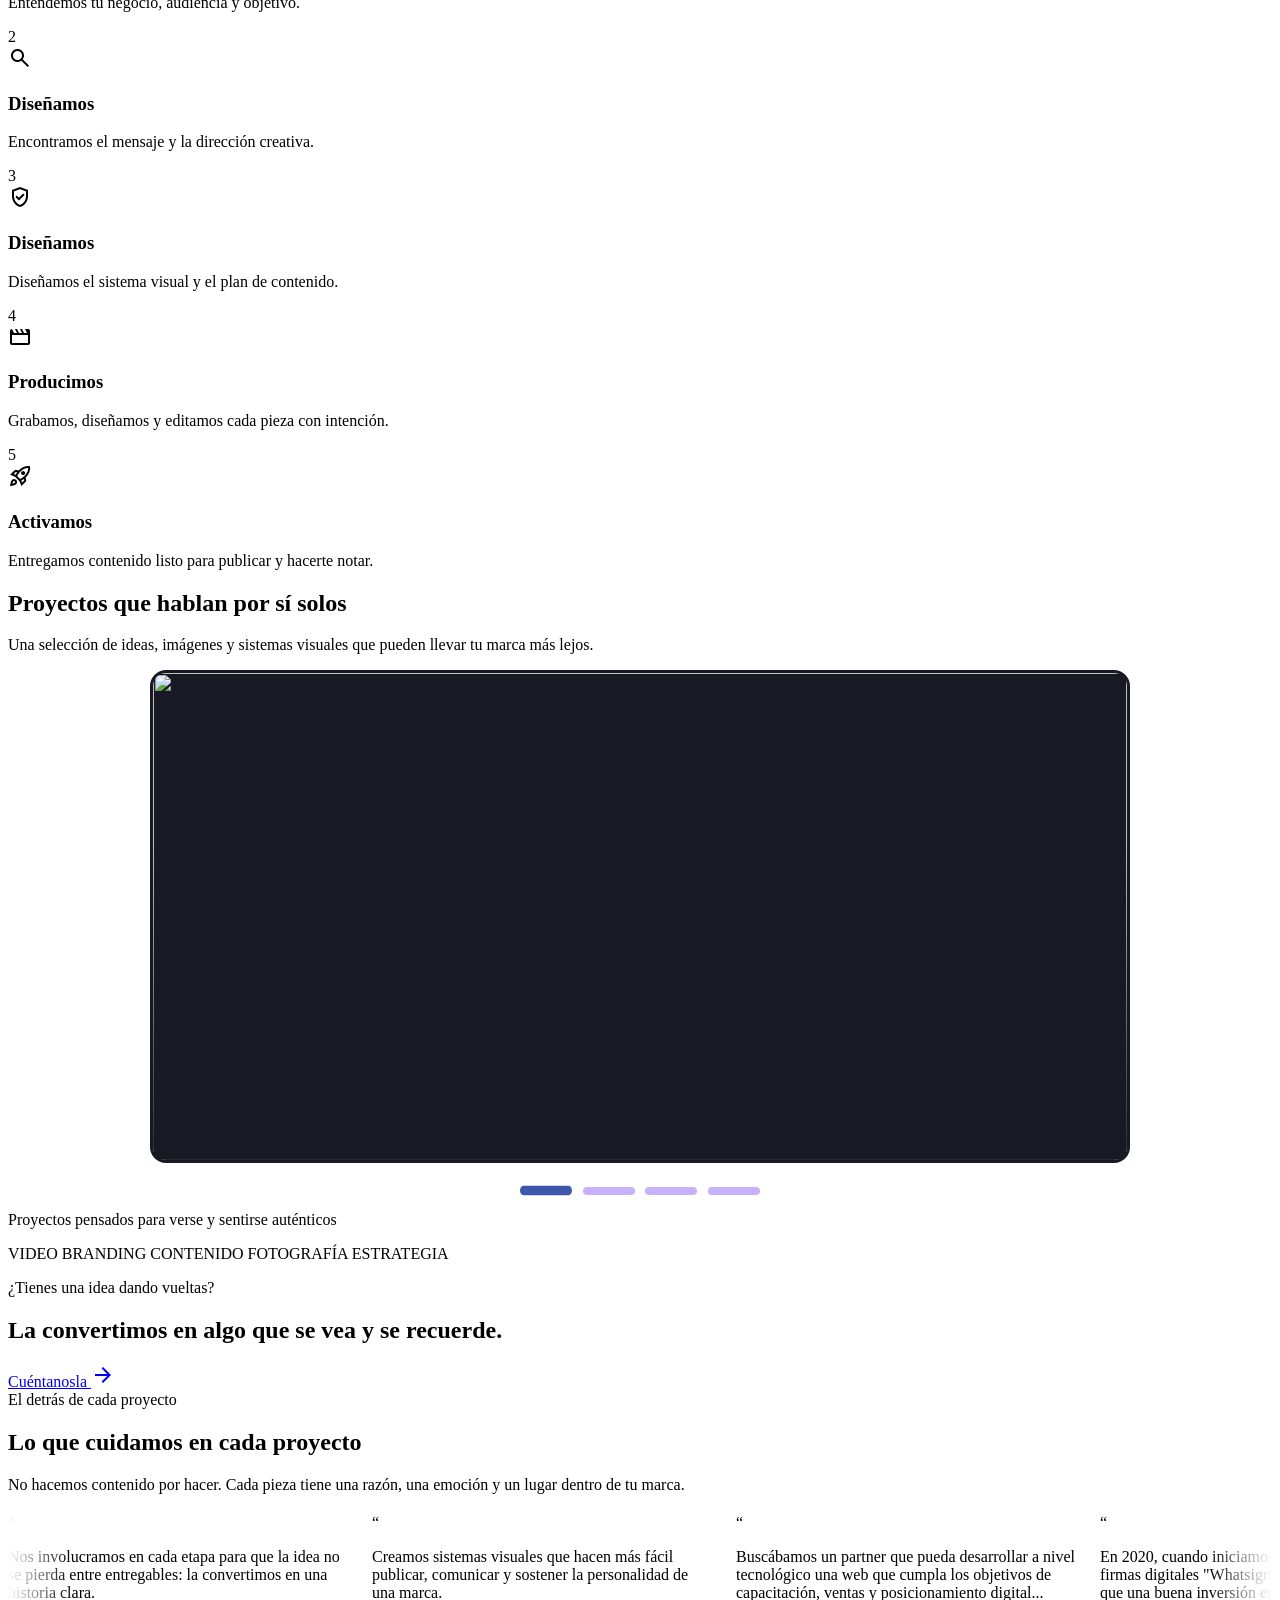
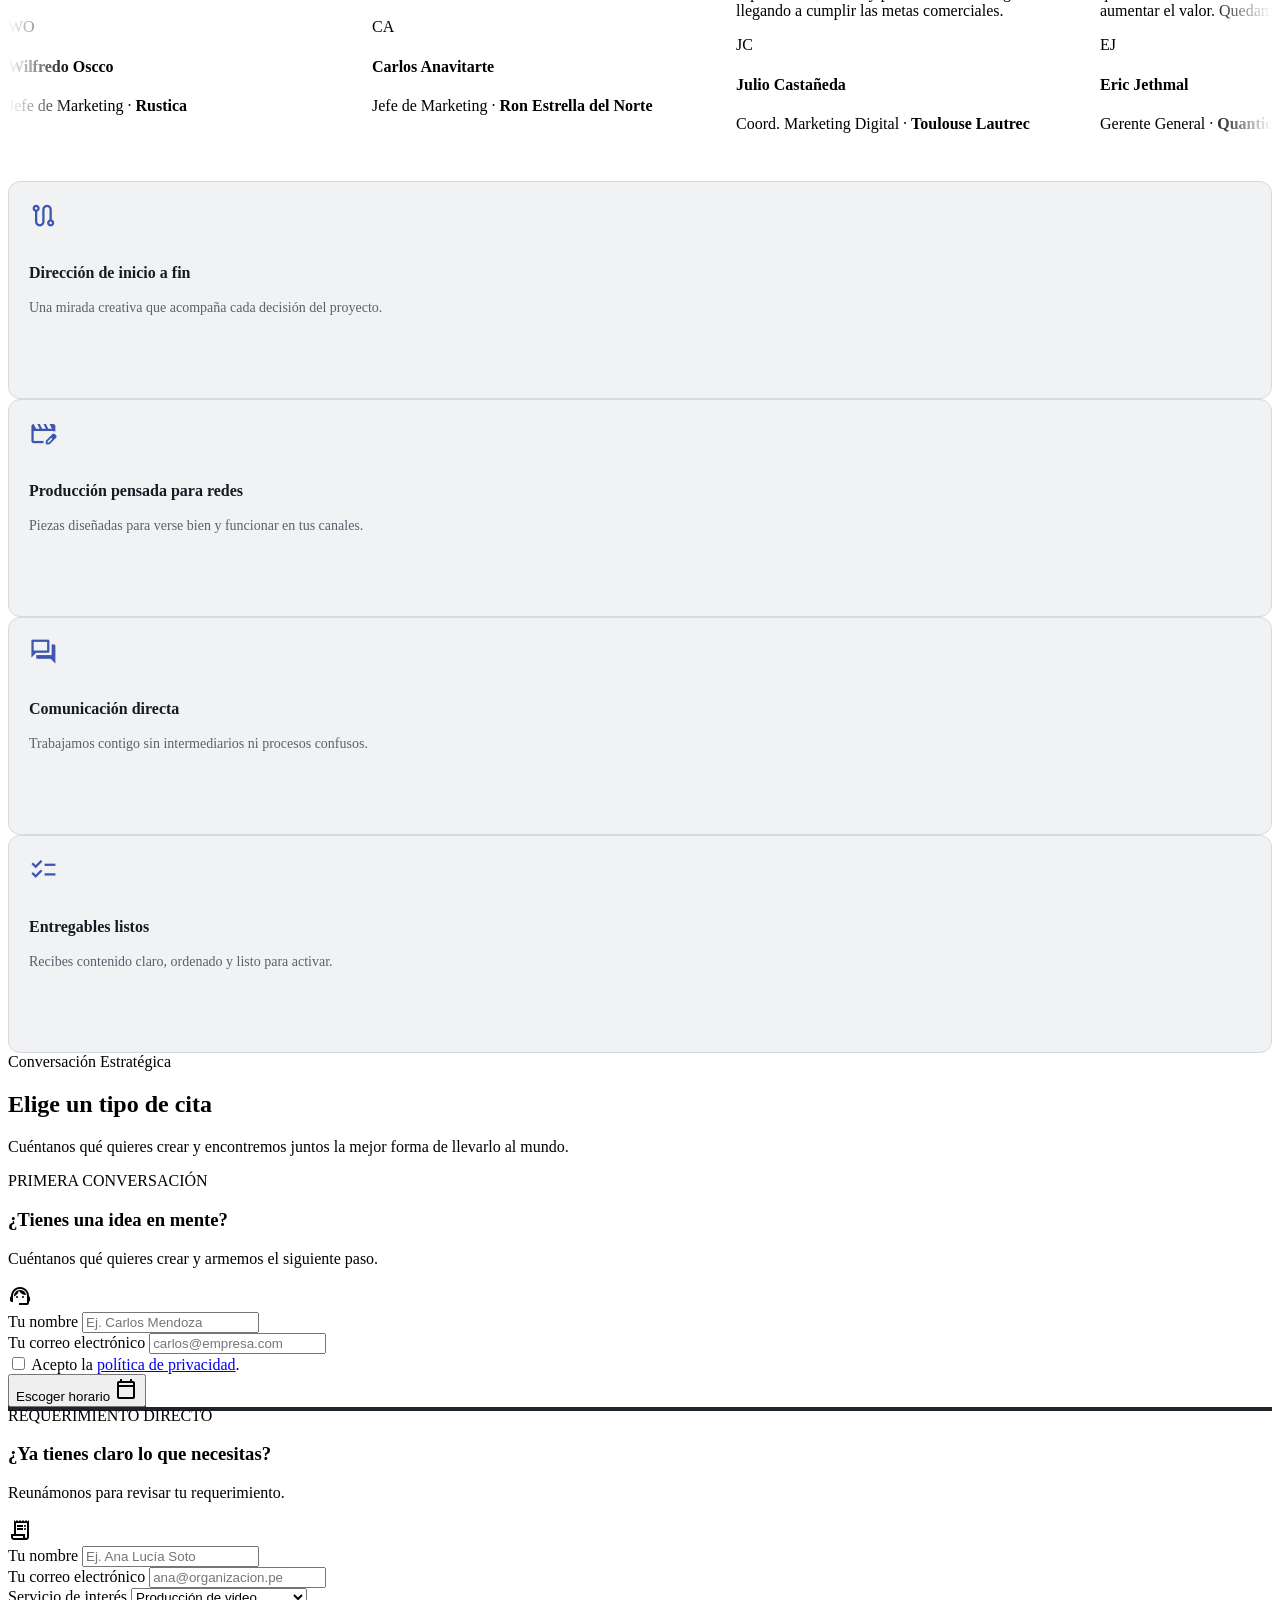
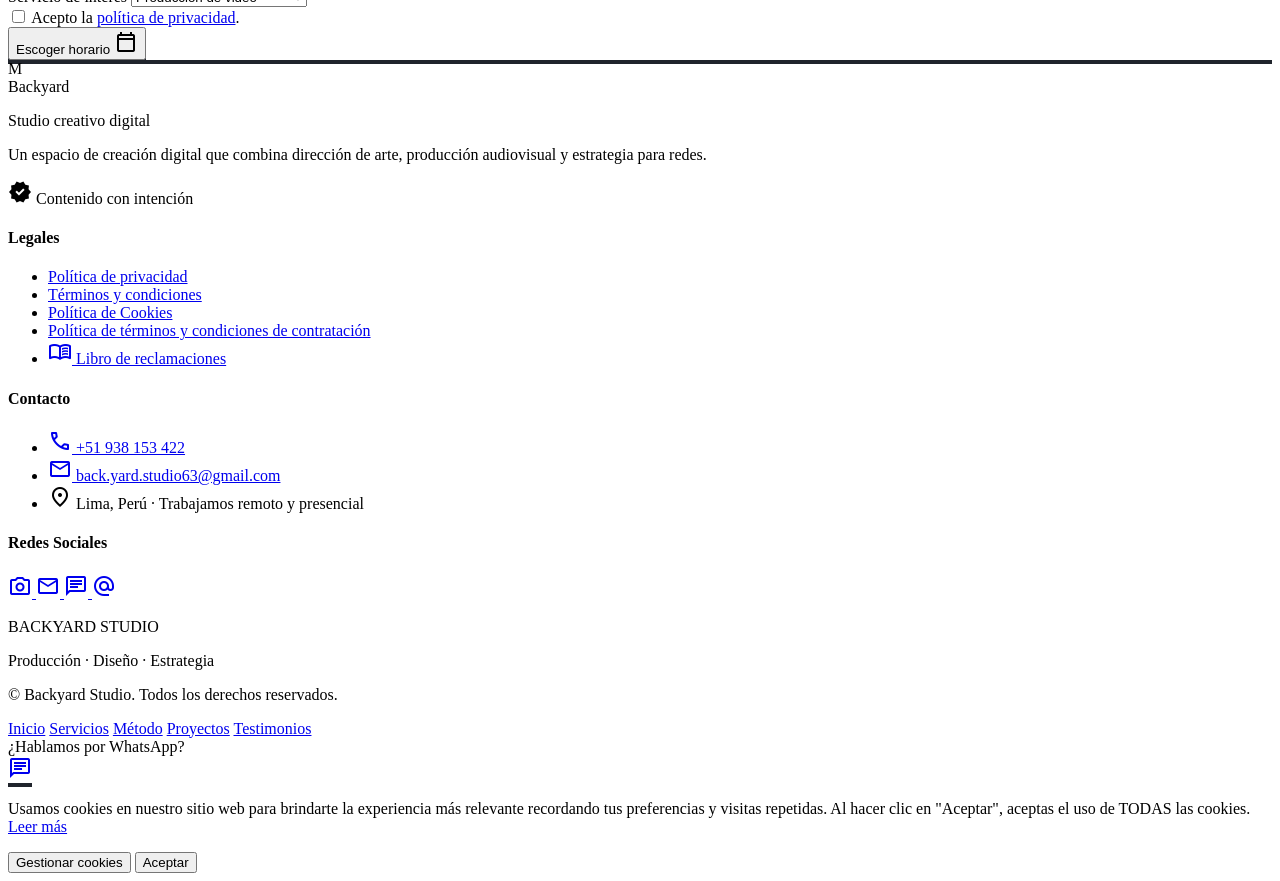
==== commit 25e2a6a9: "Cambios en el diseño de call to action" ====
--- a/index.html
+++ b/index.html
@@ -334,21 +334,31 @@
     </div>
   </section>
   <!-- Creative value section -->
-  <section class="py-space-3xl bg-tertiary-container border-y-2 border-pure-black relative overflow-hidden">
+  <section class="creative-value-section py-space-3xl bg-surface-container-lowest border-y-2 border-pure-black relative overflow-hidden">
     <div class="max-w-7xl mx-auto px-margin-mobile md:px-margin relative z-10">
-      <div class="text-center max-w-2xl mx-auto mb-space-2xl">
-        <h2
-          class="font-display-hero text-headline-xl md:text-headline-xl text-on-surface font-black uppercase tracking-tight">
-          Tu marca tiene algo que decir
-        </h2>
-        <p class="font-body-lg text-body-lg text-on-surface font-semibold mt-2">
-          Nosotros ayudamos a encontrar la forma más potente de contarlo.
-        </p>
-      </div>
-      <div class="grid grid-cols-1 md:grid-cols-2 gap-8 max-w-4xl mx-auto items-stretch">
+      <div class="creative-value-layout grid grid-cols-1 lg:grid-cols-5 gap-8 lg:gap-12 items-stretch">
+        <div class="creative-value-intro lg:col-span-2 bg-tertiary-container border-4 border-pure-black rounded-2xl p-space-xl custom-hard-shadow flex flex-col justify-between">
+          <div>
+            <span class="inline-block px-3 py-1 rounded-full bg-pure-black text-on-primary font-label-sm font-bold uppercase tracking-wider mb-6">
+              El punto de partida
+            </span>
+            <h2 class="font-display-hero text-headline-xl md:text-headline-xl text-on-surface font-black uppercase tracking-tight">
+              Tu marca tiene algo que decir
+            </h2>
+            <p class="font-body-lg text-body-lg text-on-surface font-semibold mt-4 leading-relaxed">
+              Nosotros ayudamos a encontrar la forma más potente de contarlo.
+            </p>
+          </div>
+          <a class="inline-flex items-center gap-2 text-pure-black font-label-lg uppercase font-black mt-8"
+            href="#citas">
+            Construyamos la idea
+            <span class="material-symbols-outlined">arrow_forward</span>
+          </a>
+        </div>
+        <div class="lg:col-span-3 flex flex-col gap-6">
         <!-- Strategy 1 -->
         <div
-          class="bg-surface-container-lowest border-4 border-pure-black rounded-2xl p-space-xl custom-hard-shadow flex flex-col justify-between hover:-translate-y-1 transition-transform">
+          class="creative-value-card bg-surface-container-lowest border-2 border-pure-black rounded-2xl p-space-xl custom-hard-shadow flex flex-col md:flex-row md:items-center justify-between gap-6 hover:-translate-y-1 transition-transform">
           <div>
             <div
               class="w-16 h-16 rounded-full bg-pure-black text-on-primary flex items-center justify-center mb-6">
@@ -356,22 +366,22 @@
                 style="font-variation-settings: 'FILL' 1;">groups</span>
             </div>
             <h3 class="font-headline-lg text-headline-lg font-black text-pure-black mb-3">
-              Una idea con dirección
+              Haz que tu marca sea imposible de ignorar
             </h3>
             <p class="font-body-lg text-body-lg text-secondary leading-relaxed">
-              Partimos de lo que hace única a tu marca y lo convertimos en una idea visual clara, atractiva y propia.
-            </p>
-          </div>
-          <div class="mt-8 pt-6 border-t border-border-subtle">
+              Convertimos lo que hace diferente a tu negocio en una identidad visual clara, profesional y lista para destacar.
+            </p>
+          </div>
+          <div class="md:w-48 flex-shrink-0 md:border-l md:border-border-subtle md:pl-6">
             <a class="w-full inline-flex items-center justify-center bg-pure-black hover:bg-surface-dark text-on-primary font-label-lg uppercase py-3.5 px-4 rounded-lg font-bold"
               href="#citas">
-              Empezar una idea
+              Potenciar mi marca
             </a>
           </div>
         </div>
         <!-- Strategy 2 -->
         <div
-          class="bg-surface-container-lowest border-4 border-pure-black rounded-2xl p-space-xl custom-hard-shadow flex flex-col justify-between hover:-translate-y-1 transition-transform">
+          class="creative-value-card bg-surface-container-lowest border-2 border-pure-black rounded-2xl p-space-xl custom-hard-shadow flex flex-col md:flex-row md:items-center justify-between gap-6 hover:-translate-y-1 transition-transform">
           <div>
             <div
               class="w-16 h-16 rounded-full bg-pure-black text-on-primary flex items-center justify-center mb-6">
@@ -379,18 +389,19 @@
                 style="font-variation-settings: 'FILL' 1;">sell</span>
             </div>
             <h3 class="font-headline-lg text-headline-lg font-black text-pure-black mb-3">
-              Contenido que se mueve
+              Convierte atención en conexión
             </h3>
             <p class="font-body-lg text-body-lg text-secondary leading-relaxed">
-              Diseñamos piezas para que tu marca no solo se vea bonita: que conecte, se comparta y genere recordación.
-            </p>
-          </div>
-          <div class="mt-8 pt-6 border-t border-border-subtle">
+              Creamos videos, imágenes y campañas que captan miradas, explican tu valor y hacen que tu audiencia quiera acercarse.
+            </p>
+          </div>
+          <div class="md:w-48 flex-shrink-0 md:border-l md:border-border-subtle md:pl-6">
             <a class="w-full inline-flex items-center justify-center bg-pure-black hover:bg-surface-dark text-on-primary font-label-lg uppercase py-3.5 px-4 rounded-lg font-bold"
               href="#citas">
-              Ver posibilidades
+              Crear contenido
             </a>
           </div>
+        </div>
         </div>
       </div>
     </div>
@@ -415,7 +426,7 @@
         <div
           class="bg-surface border border-border-subtle rounded-xl p-space-xl text-center flex flex-col items-center relative hover:border-pure-black transition-colors">
           <div
-            class="w-12 h-12 rounded-full bg-primary-container text-pure-black font-display-hero text-headline-sm font-black flex items-center justify-center mb-6 border-2 border-pure-black shadow-sm">
+            class="w-12 h-12 rounded-full bg-white text-pure-black font-display-hero text-headline-sm font-black flex items-center justify-center mb-6 border-2 border-pure-black shadow-sm">
             1
           </div>
           <div
@@ -433,7 +444,7 @@
         <div
           class="bg-surface border border-border-subtle rounded-xl p-space-xl text-center flex flex-col items-center relative hover:border-pure-black transition-colors">
           <div
-            class="w-12 h-12 rounded-full bg-primary-container text-pure-black font-display-hero text-headline-sm font-black flex items-center justify-center mb-6 border-2 border-pure-black shadow-sm">
+            class="w-12 h-12 rounded-full bg-white text-pure-black font-display-hero text-headline-sm font-black flex items-center justify-center mb-6 border-2 border-pure-black shadow-sm">
             2
           </div>
           <div
@@ -451,7 +462,7 @@
         <div
           class="bg-surface border border-border-subtle rounded-xl p-space-xl text-center flex flex-col items-center relative hover:border-pure-black transition-colors">
           <div
-            class="w-12 h-12 rounded-full bg-primary-container text-pure-black font-display-hero text-headline-sm font-black flex items-center justify-center mb-6 border-2 border-pure-black shadow-sm">
+            class="w-12 h-12 rounded-full bg-white text-pure-black font-display-hero text-headline-sm font-black flex items-center justify-center mb-6 border-2 border-pure-black shadow-sm">
             3
           </div>
           <div
@@ -467,7 +478,7 @@
         </div>
         <!-- Step 4 -->
         <div class="bg-surface border border-border-subtle rounded-xl p-space-xl text-center flex flex-col items-center relative hover:border-pure-black transition-colors">
-          <div class="w-12 h-12 rounded-full bg-secondary text-on-primary font-display-hero text-headline-sm font-black flex items-center justify-center mb-6 border-2 border-pure-black shadow-sm">4</div>
+          <div class="w-12 h-12 rounded-full bg-white text-pure-black font-display-hero text-headline-sm font-black flex items-center justify-center mb-6 border-2 border-pure-black shadow-sm">4</div>
           <div class="w-16 h-16 rounded-2xl bg-surface-container-high flex items-center justify-center text-pure-black mb-5">
             <span class="material-symbols-outlined text-headline-md">movie</span>
           </div>
@@ -478,7 +489,7 @@
         </div>
         <!-- Step 5 -->
         <div class="bg-surface border border-border-subtle rounded-xl p-space-xl text-center flex flex-col items-center relative hover:border-pure-black transition-colors">
-          <div class="w-12 h-12 rounded-full bg-tertiary-container text-pure-black font-display-hero text-headline-sm font-black flex items-center justify-center mb-6 border-2 border-pure-black shadow-sm">5</div>
+          <div class="w-12 h-12 rounded-full bg-white text-pure-black font-display-hero text-headline-sm font-black flex items-center justify-center mb-6 border-2 border-pure-black shadow-sm">5</div>
           <div class="w-16 h-16 rounded-2xl bg-surface-container-high flex items-center justify-center text-pure-black mb-5">
             <span class="material-symbols-outlined text-headline-md">rocket_launch</span>
           </div>
--- a/css/styles.css
+++ b/css/styles.css
@@ -42,6 +42,18 @@
       font-weight: 600;
       line-height: 1.45;
     }
+    .creative-value-section {
+      background-image: linear-gradient(90deg, #f8f8f8 0%, #f8f8f8 52%, #eef0f3 100%);
+    }
+    .creative-value-intro h2 {
+      line-height: 0.98;
+    }
+    .creative-value-card > div:first-child {
+      flex: 1;
+    }
+    .creative-value-card p {
+      color: #5c606b;
+    }
     .trust-card {
       min-height: 11rem;
       padding: 1.25rem;
@@ -109,9 +121,9 @@
       }
     }
     .services-grid > div:nth-child(1) {
-      background: #3e57ad;
+      background: #405bb5;
       color: #ffffff;
-      border-color: #3e57ad;
+      border-color: #405bb5;
     }
     .services-grid > div:nth-child(2) {
       background: #ffffff;
@@ -123,8 +135,8 @@
       border-color: #b65a9d;
     }
     .services-grid > div:nth-child(4) {
-      background: #b8e52f;
-      border-color: #b8e52f;
+      background: #f28c28;
+      border-color: #f28c28;
     }
     .services-grid > div:nth-child(5) {
       background: #20242c;
@@ -288,6 +300,9 @@
       transform: scaleY(1.35);
     }
     @media (max-width: 640px) {
+      .creative-value-section {
+        background: #f8f8f8;
+      }
       .testimonials-marquee {
         mask-image: none;
         overflow-x: auto;
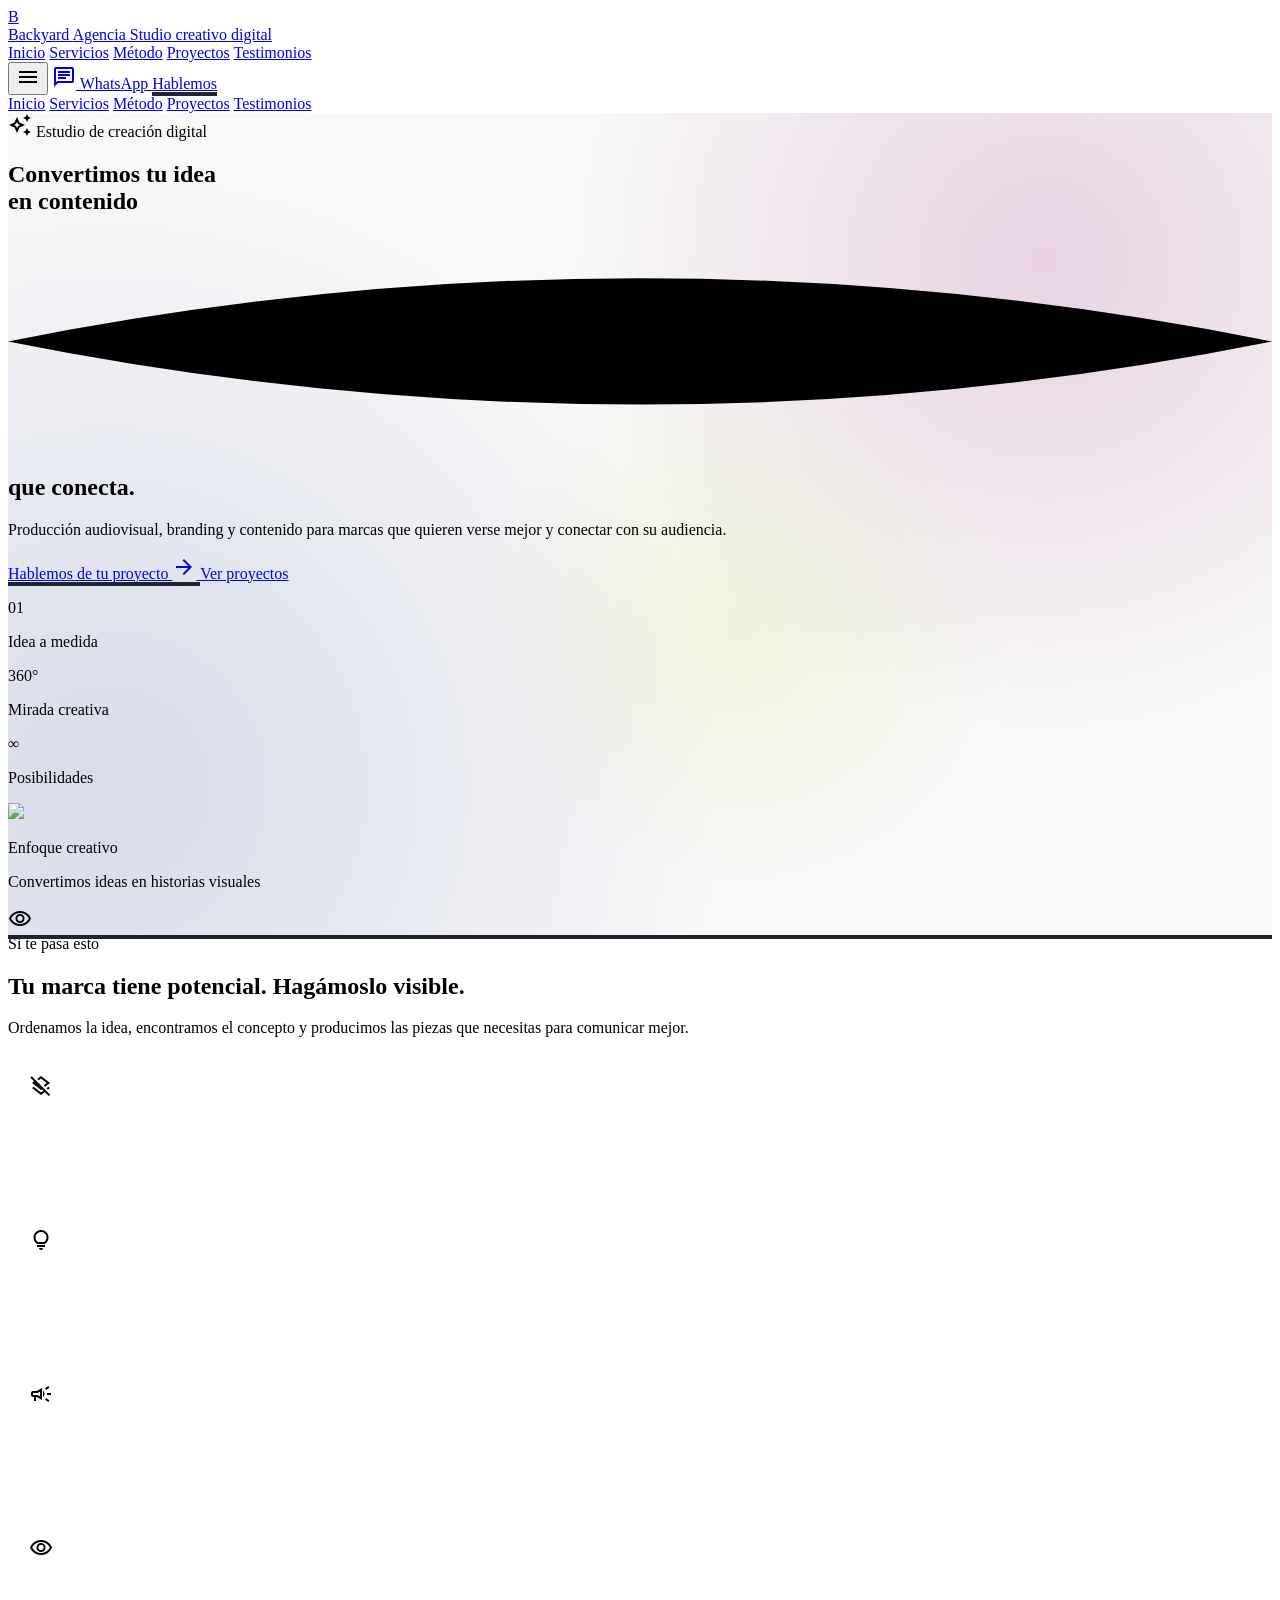
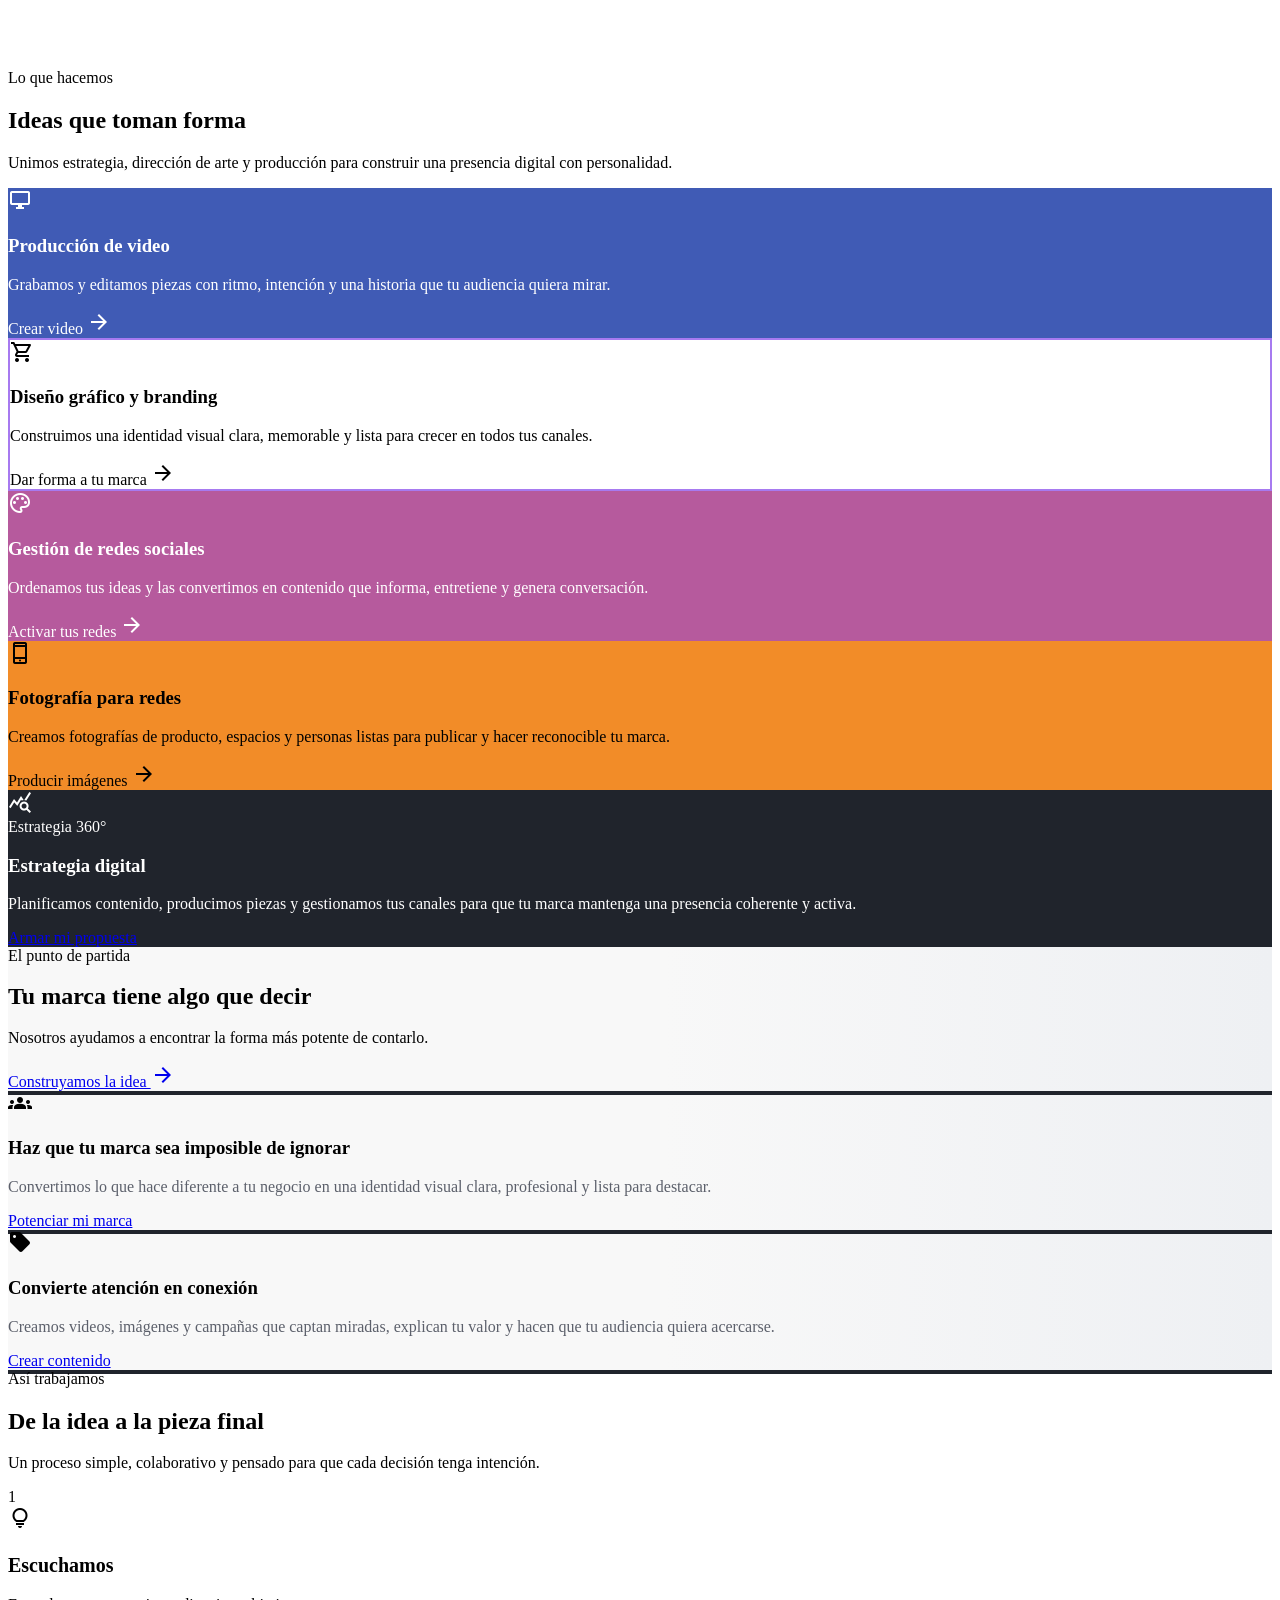
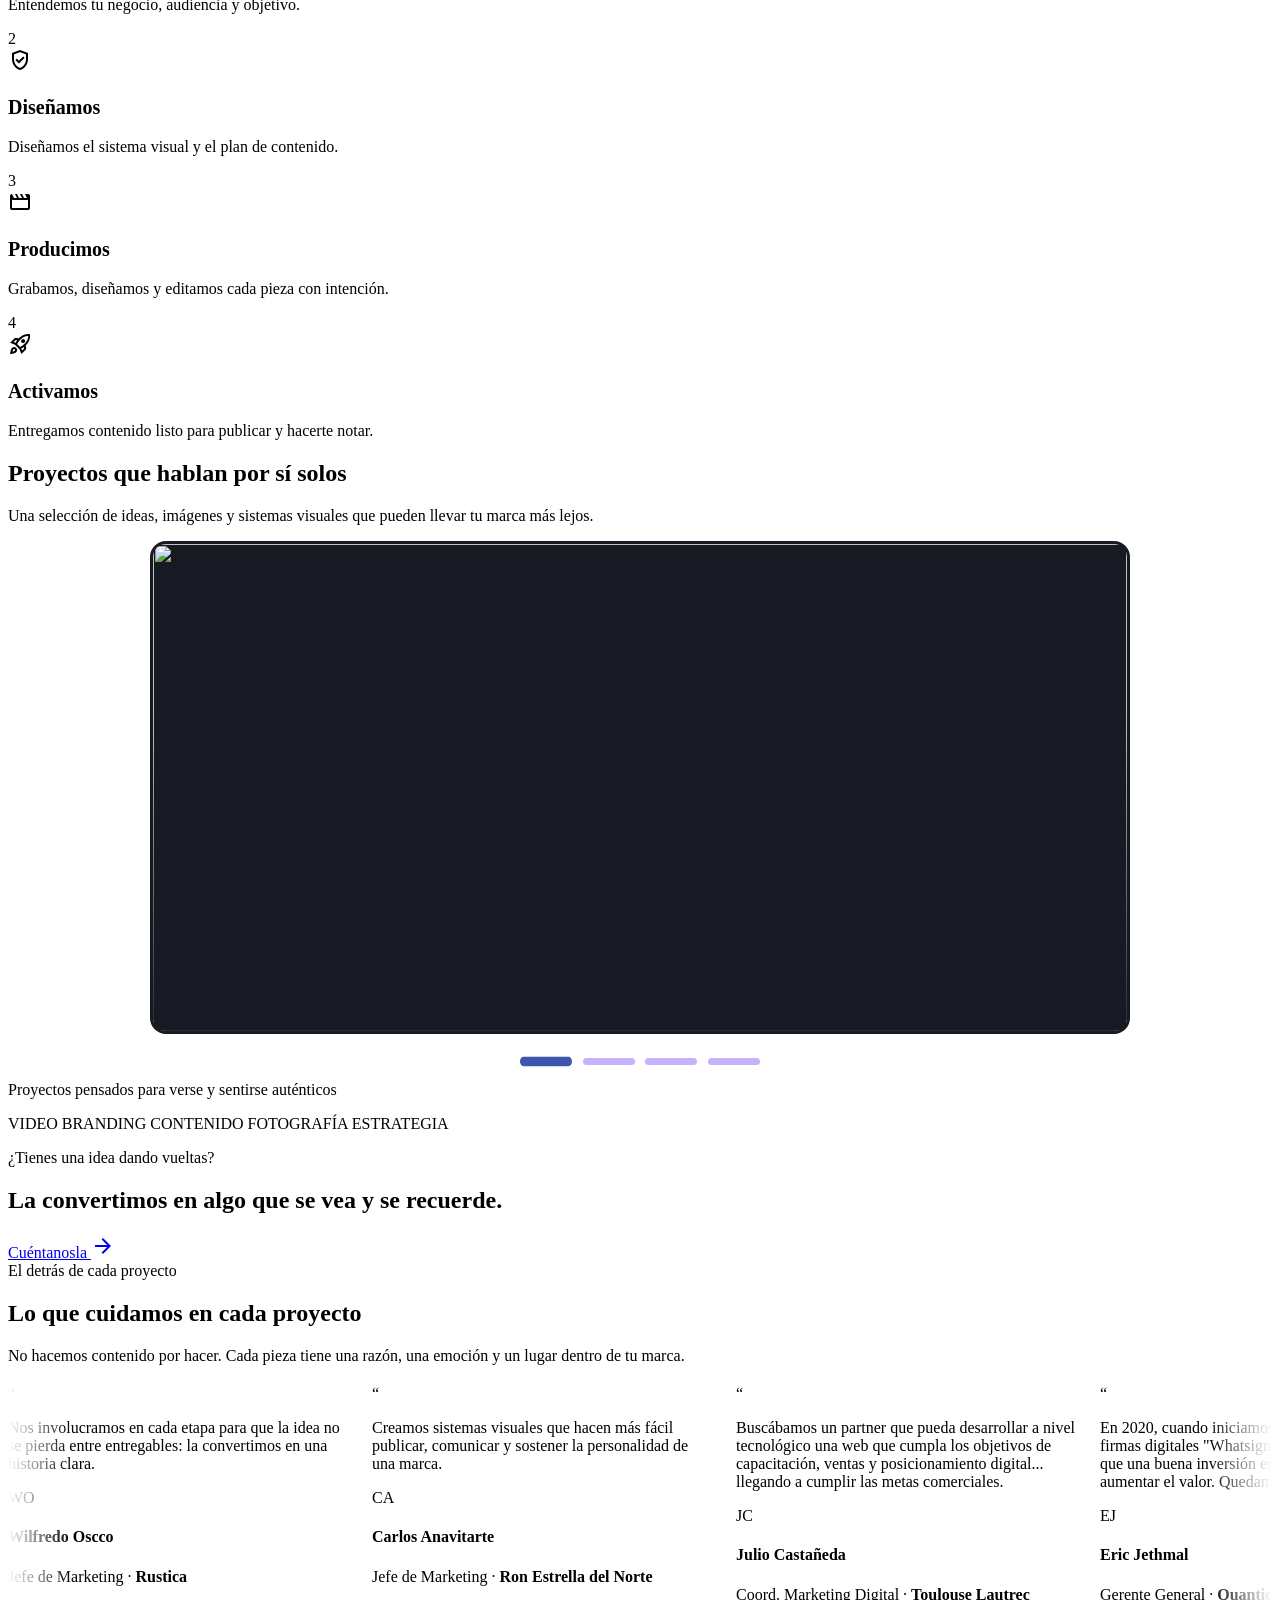
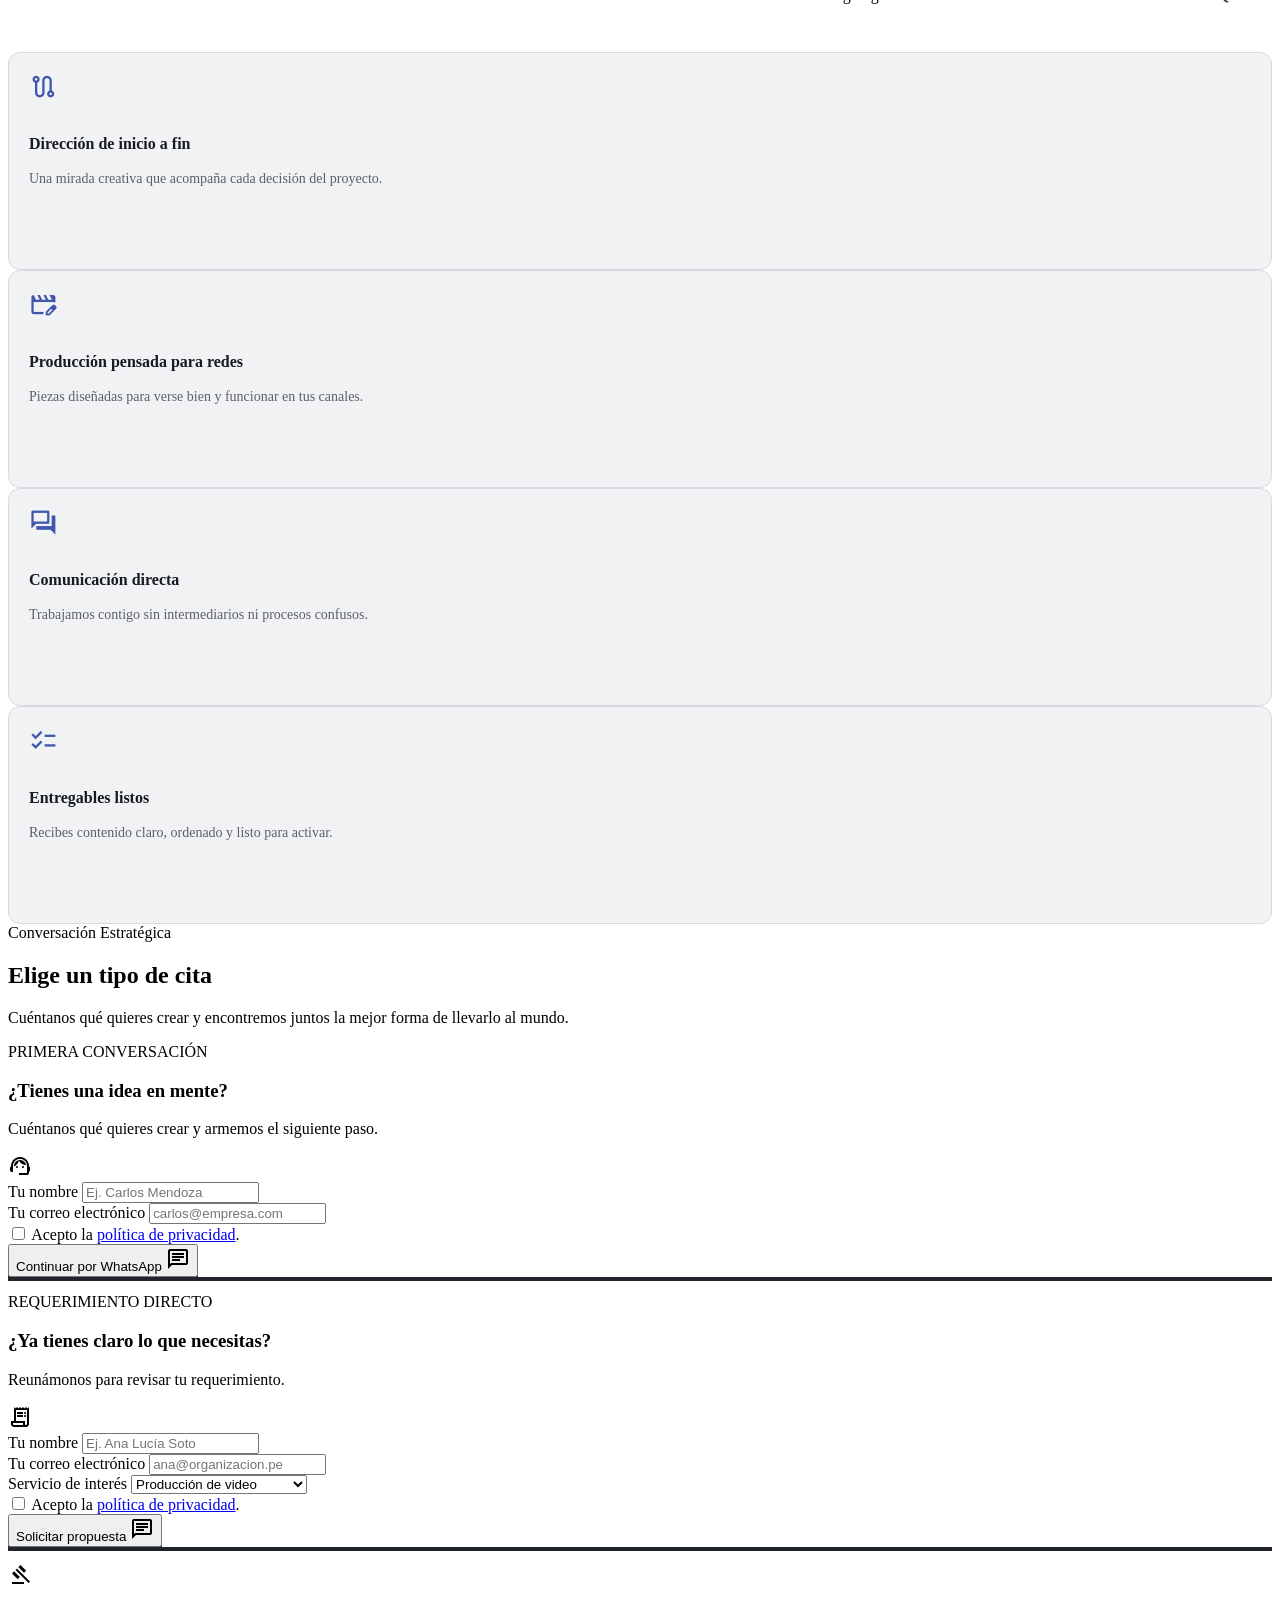
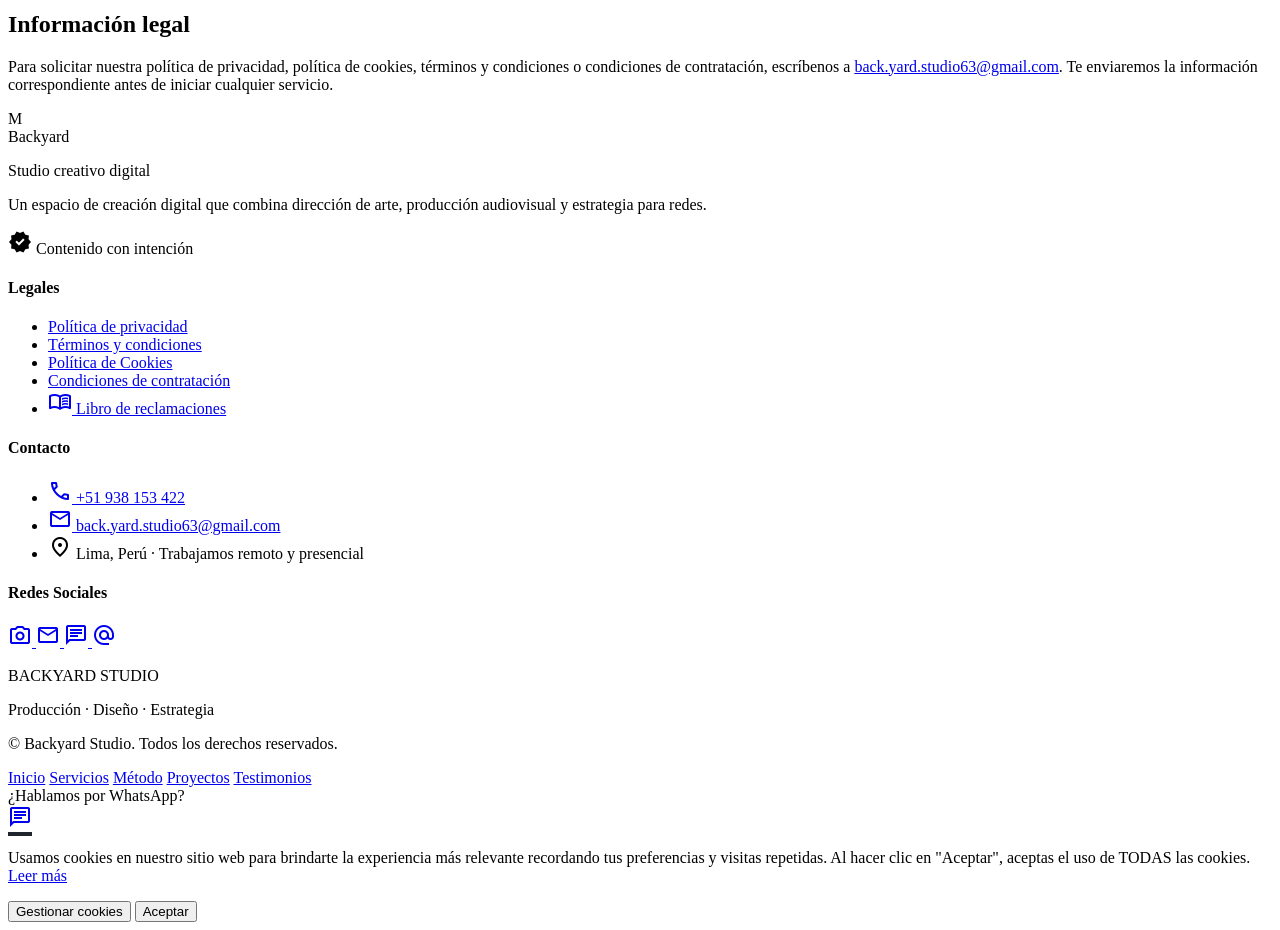
==== commit 7d1f5d00: "." ====
--- a/index.html
+++ b/index.html
@@ -421,7 +421,7 @@
           Un proceso simple, colaborativo y pensado para que cada decisión tenga intención.
         </p>
       </div>
-      <div class="method-steps grid grid-cols-1 sm:grid-cols-2 lg:grid-cols-5 gap-6 relative">
+      <div class="method-steps grid grid-cols-1 sm:grid-cols-2 lg:grid-cols-4 gap-6 relative">
         <!-- Step 1 -->
         <div
           class="bg-surface border border-border-subtle rounded-xl p-space-xl text-center flex flex-col items-center relative hover:border-pure-black transition-colors">
@@ -449,24 +449,6 @@
           </div>
           <div
             class="w-16 h-16 rounded-2xl bg-surface-container-high flex items-center justify-center text-pure-black mb-5">
-            <span class="material-symbols-outlined text-headline-md">search</span>
-          </div>
-          <h3 class="font-headline-md text-headline-md font-extrabold text-pure-black mb-3">
-            Diseñamos
-          </h3>
-          <p class="font-body-md text-body-md text-secondary leading-relaxed">
-            Encontramos el mensaje y la dirección creativa.
-          </p>
-        </div>
-        <!-- Step 3 -->
-        <div
-          class="bg-surface border border-border-subtle rounded-xl p-space-xl text-center flex flex-col items-center relative hover:border-pure-black transition-colors">
-          <div
-            class="w-12 h-12 rounded-full bg-white text-pure-black font-display-hero text-headline-sm font-black flex items-center justify-center mb-6 border-2 border-pure-black shadow-sm">
-            3
-          </div>
-          <div
-            class="w-16 h-16 rounded-2xl bg-surface-container-high flex items-center justify-center text-pure-black mb-5">
             <span class="material-symbols-outlined text-headline-md">verified_user</span>
           </div>
           <h3 class="font-headline-md text-headline-md font-extrabold text-pure-black mb-3">
@@ -476,9 +458,9 @@
             Diseñamos el sistema visual y el plan de contenido.
           </p>
         </div>
-        <!-- Step 4 -->
+        <!-- Step 3 -->
         <div class="bg-surface border border-border-subtle rounded-xl p-space-xl text-center flex flex-col items-center relative hover:border-pure-black transition-colors">
-          <div class="w-12 h-12 rounded-full bg-white text-pure-black font-display-hero text-headline-sm font-black flex items-center justify-center mb-6 border-2 border-pure-black shadow-sm">4</div>
+          <div class="w-12 h-12 rounded-full bg-white text-pure-black font-display-hero text-headline-sm font-black flex items-center justify-center mb-6 border-2 border-pure-black shadow-sm">3</div>
           <div class="w-16 h-16 rounded-2xl bg-surface-container-high flex items-center justify-center text-pure-black mb-5">
             <span class="material-symbols-outlined text-headline-md">movie</span>
           </div>
@@ -487,9 +469,9 @@
             Grabamos, diseñamos y editamos cada pieza con intención.
           </p>
         </div>
-        <!-- Step 5 -->
+        <!-- Step 4 -->
         <div class="bg-surface border border-border-subtle rounded-xl p-space-xl text-center flex flex-col items-center relative hover:border-pure-black transition-colors">
-          <div class="w-12 h-12 rounded-full bg-white text-pure-black font-display-hero text-headline-sm font-black flex items-center justify-center mb-6 border-2 border-pure-black shadow-sm">5</div>
+          <div class="w-12 h-12 rounded-full bg-white text-pure-black font-display-hero text-headline-sm font-black flex items-center justify-center mb-6 border-2 border-pure-black shadow-sm">4</div>
           <div class="w-16 h-16 rounded-2xl bg-surface-container-high flex items-center justify-center text-pure-black mb-5">
             <span class="material-symbols-outlined text-headline-md">rocket_launch</span>
           </div>
@@ -710,8 +692,8 @@
           <div>
             <div class="text-primary-container font-serif text-5xl leading-none mb-4 font-black">“</div>
             <p class="font-body-md text-body-md text-pure-black leading-relaxed font-medium mb-6">
-              Acompañamos la producción y gestión de contenido para que cada canal tenga una intención clara y coherente.
-              tecnológico que buscábamos para dar el siguiente salto.
+              Acompañamos la producción y gestión de contenido para que cada canal tenga una intención clara y coherente,
+              desde la primera idea hasta la publicación.
             </p>
           </div>
           <div class="pt-4 border-t border-border-subtle flex items-center gap-3">
@@ -732,8 +714,8 @@
           <div>
             <div class="text-primary-container font-serif text-5xl leading-none mb-4 font-black">“</div>
             <p class="font-body-md text-body-md text-pure-black leading-relaxed font-medium mb-6">
-              Desde una identidad visual hasta una campaña completa, construimos herramientas que tu equipo pueda usar.
-              redes sociales creando una nueva línea gráfica. Capturaron nuestra esencia.
+              Desde una identidad visual hasta una campaña completa, creamos herramientas que tu equipo puede usar
+              para comunicar con una línea gráfica coherente.
             </p>
           </div>
           <div class="pt-4 border-t border-border-subtle flex items-center gap-3">
@@ -811,37 +793,37 @@
                 <span class="material-symbols-outlined text-headline-md">support_agent</span>
               </div>
             </div>
-            <form class="space-y-4"
-              onsubmit="event.preventDefault(); alert('Horario seleccionado. Redirigiendo a Calendly...');">
+            <form class="space-y-4" data-contact-form data-form-type="conversation">
               <div>
                 <label class="block text-label-sm font-label-sm uppercase font-bold text-pure-black mb-1.5">Tu
                   nombre</label>
                 <input
                   class="w-full px-4 py-3 rounded-lg border-2 border-border-subtle focus:border-pure-black focus:ring-2 focus:ring-primary-container text-body-md font-medium"
-                  placeholder="Ej. Carlos Mendoza" required="" type="text" />
+                  name="name" placeholder="Ej. Carlos Mendoza" required="" type="text" />
               </div>
               <div>
                 <label class="block text-label-sm font-label-sm uppercase font-bold text-pure-black mb-1.5">Tu correo
                   electrónico</label>
                 <input
                   class="w-full px-4 py-3 rounded-lg border-2 border-border-subtle focus:border-pure-black focus:ring-2 focus:ring-primary-container text-body-md font-medium"
-                  placeholder="carlos@empresa.com" required="" type="email" />
+                  name="email" placeholder="carlos@empresa.com" required="" type="email" />
               </div>
               <div class="flex items-start gap-3 pt-2">
                 <input
                   class="w-5 h-5 rounded border-2 border-pure-black text-primary-container focus:ring-primary-container mt-0.5"
                   id="term1" required="" type="checkbox" />
                 <label class="text-body-sm text-secondary leading-snug" for="term1">
-                  Acepto la <a class="text-pure-black font-bold underline hover:text-primary" href="#">política de
+                  Acepto la                   <a class="text-pure-black font-bold underline hover:text-primary" href="#politicas">política de
                     privacidad</a>.
                 </label>
               </div>
               <button
                 class="w-full mt-4 bg-primary-container hover:bg-yellow-deep text-pure-black font-label-lg font-black uppercase py-4 rounded-lg transition-transform active:scale-95 border-2 border-pure-black custom-hard-shadow flex items-center justify-center gap-2"
                 type="submit">
-                Escoger horario <span class="material-symbols-outlined font-bold text-body-md">calendar_today</span>
+                Continuar por WhatsApp <span class="material-symbols-outlined font-bold text-body-md">chat</span>
               </button>
             </form>
+            <p class="form-status mt-3 text-body-sm font-semibold" data-form-status role="status"></p>
           </div>
         </div>
         <!-- Opción 2: Agendar para cotizar -->
@@ -864,26 +846,25 @@
                 <span class="material-symbols-outlined text-headline-md">receipt_long</span>
               </div>
             </div>
-            <form class="space-y-4"
-              onsubmit="event.preventDefault(); alert('Requerimiento registrado. Mostrando agenda disponible...');">
+            <form class="space-y-4" data-contact-form data-form-type="quote">
               <div>
                 <label class="block text-label-sm font-label-sm uppercase font-bold text-pure-black mb-1.5">Tu
                   nombre</label>
                 <input
                   class="w-full px-4 py-3 rounded-lg border-2 border-border-subtle focus:border-pure-black focus:ring-2 focus:ring-primary-container text-body-md font-medium"
-                  placeholder="Ej. Ana Lucía Soto" required="" type="text" />
+                  name="name" placeholder="Ej. Ana Lucía Soto" required="" type="text" />
               </div>
               <div>
                 <label class="block text-label-sm font-label-sm uppercase font-bold text-pure-black mb-1.5">Tu correo
                   electrónico</label>
                 <input
                   class="w-full px-4 py-3 rounded-lg border-2 border-border-subtle focus:border-pure-black focus:ring-2 focus:ring-primary-container text-body-md font-medium"
-                  placeholder="ana@organizacion.pe" required="" type="email" />
+                  name="email" placeholder="ana@organizacion.pe" required="" type="email" />
               </div>
               <div>
                 <label class="block text-label-sm font-label-sm uppercase font-bold text-pure-black mb-1.5">Servicio de
                   interés</label>
-                <select
+                <select name="service"
                   class="w-full px-4 py-3 rounded-lg border-2 border-border-subtle focus:border-pure-black focus:ring-2 focus:ring-primary-container text-body-md font-medium bg-surface-container-lowest">
                   <option value="Producción de video">Producción de video</option>
                   <option value="Diseño gráfico y branding">Diseño gráfico y branding</option>
@@ -896,18 +877,35 @@
                   class="w-5 h-5 rounded border-2 border-pure-black text-primary-container focus:ring-primary-container mt-0.5"
                   id="term2" required="" type="checkbox" />
                 <label class="text-body-sm text-secondary leading-snug" for="term2">
-                  Acepto la <a class="text-pure-black font-bold underline hover:text-primary" href="#">política de
+                  Acepto la                   <a class="text-pure-black font-bold underline hover:text-primary" href="#politicas">política de
                     privacidad</a>.
                 </label>
               </div>
               <button
                 class="w-full mt-4 bg-pure-black hover:bg-surface-dark text-on-primary font-label-lg font-black uppercase py-4 rounded-lg transition-transform active:scale-95 border-2 border-pure-black custom-hard-shadow flex items-center justify-center gap-2"
                 type="submit">
-                Escoger horario <span
-                  class="material-symbols-outlined font-bold text-body-md text-primary-container">calendar_today</span>
+                Solicitar propuesta <span
+                  class="material-symbols-outlined font-bold text-body-md text-primary-container">chat</span>
               </button>
             </form>
-          </div>
+            <p class="form-status mt-3 text-body-sm font-semibold" data-form-status role="status"></p>
+          </div>
+        </div>
+      </div>
+    </div>
+  </section>
+  <!-- Legal information -->
+  <section class="py-space-2xl bg-surface-dark text-on-primary" id="politicas">
+    <div class="max-w-4xl mx-auto px-margin-mobile md:px-margin">
+      <div class="flex items-start gap-4">
+        <span class="material-symbols-outlined text-primary-container text-headline-md">gavel</span>
+        <div>
+          <h2 class="font-headline-md text-headline-md font-black">Información legal</h2>
+          <p class="text-body-sm text-surface-light-gray mt-2 leading-relaxed">
+            Para solicitar nuestra política de privacidad, política de cookies, términos y condiciones o condiciones de contratación,
+            escríbenos a <a class="text-primary-container font-bold underline" href="mailto:back.yard.studio63@gmail.com">back.yard.studio63@gmail.com</a>.
+            Te enviaremos la información correspondiente antes de iniciar cualquier servicio.
+          </p>
         </div>
       </div>
     </div>
@@ -946,19 +944,19 @@
           <ul class="space-y-2.5">
             <li><a
                 class="text-surface-light-gray font-label-sm hover:text-primary-container transition-colors duration-200"
-                href="#">Política de privacidad</a></li>
+                href="#politicas">Política de privacidad</a></li>
             <li><a
                 class="text-surface-light-gray font-label-sm hover:text-primary-container transition-colors duration-200"
-                href="#">Términos y condiciones</a></li>
+                href="#politicas">Términos y condiciones</a></li>
             <li><a
                 class="text-surface-light-gray font-label-sm hover:text-primary-container transition-colors duration-200"
-                href="#">Política de Cookies</a></li>
+                href="#politicas">Política de Cookies</a></li>
             <li><a
                 class="text-surface-light-gray font-label-sm hover:text-primary-container transition-colors duration-200"
-                href="#">Política de términos y condiciones de contratación</a></li>
+                href="#politicas">Condiciones de contratación</a></li>
             <li class="pt-2">
               <a class="inline-flex items-center gap-2 text-primary-container font-label-sm hover:underline font-bold"
-                href="#">
+                href="mailto:back.yard.studio63@gmail.com?subject=Libro%20de%20reclamaciones">
                 <span class="material-symbols-outlined text-sm">menu_book</span>
                 Libro de reclamaciones
               </a>
@@ -1062,7 +1060,7 @@
       <p class="text-body-sm font-body-sm text-surface-light-gray text-center md:text-left">
         Usamos cookies en nuestro sitio web para brindarte la experiencia más relevante recordando tus preferencias y
         visitas repetidas. Al hacer clic en "Aceptar", aceptas el uso de TODAS las cookies.
-        <a class="text-primary-container underline font-bold ml-1" href="#">Leer más</a>
+        <a class="text-primary-container underline font-bold ml-1" href="#politicas">Leer más</a>
       </p>
       <div class="flex items-center gap-3 flex-shrink-0">
         <button
--- a/css/styles.css
+++ b/css/styles.css
@@ -10,6 +10,9 @@
       direction: ltr;
       -webkit-font-smoothing: antialiased;
     }
+    body {
+      overflow-x: hidden;
+    }
     .hero-bg-pattern {
       background-color: #f8f8f8;
       background-image: radial-gradient(circle at 82% 18%, rgba(182, 90, 157, 0.24) 0%, transparent 38%),
@@ -53,6 +56,16 @@
     }
     .creative-value-card p {
       color: #5c606b;
+    }
+    .method-steps > div {
+      min-width: 0;
+    }
+    .method-steps h3 {
+      width: 100%;
+      max-width: 100%;
+      font-size: clamp(1rem, 1.65vw, 1.25rem);
+      line-height: 1.1;
+      overflow-wrap: break-word;
     }
     .trust-card {
       min-height: 11rem;
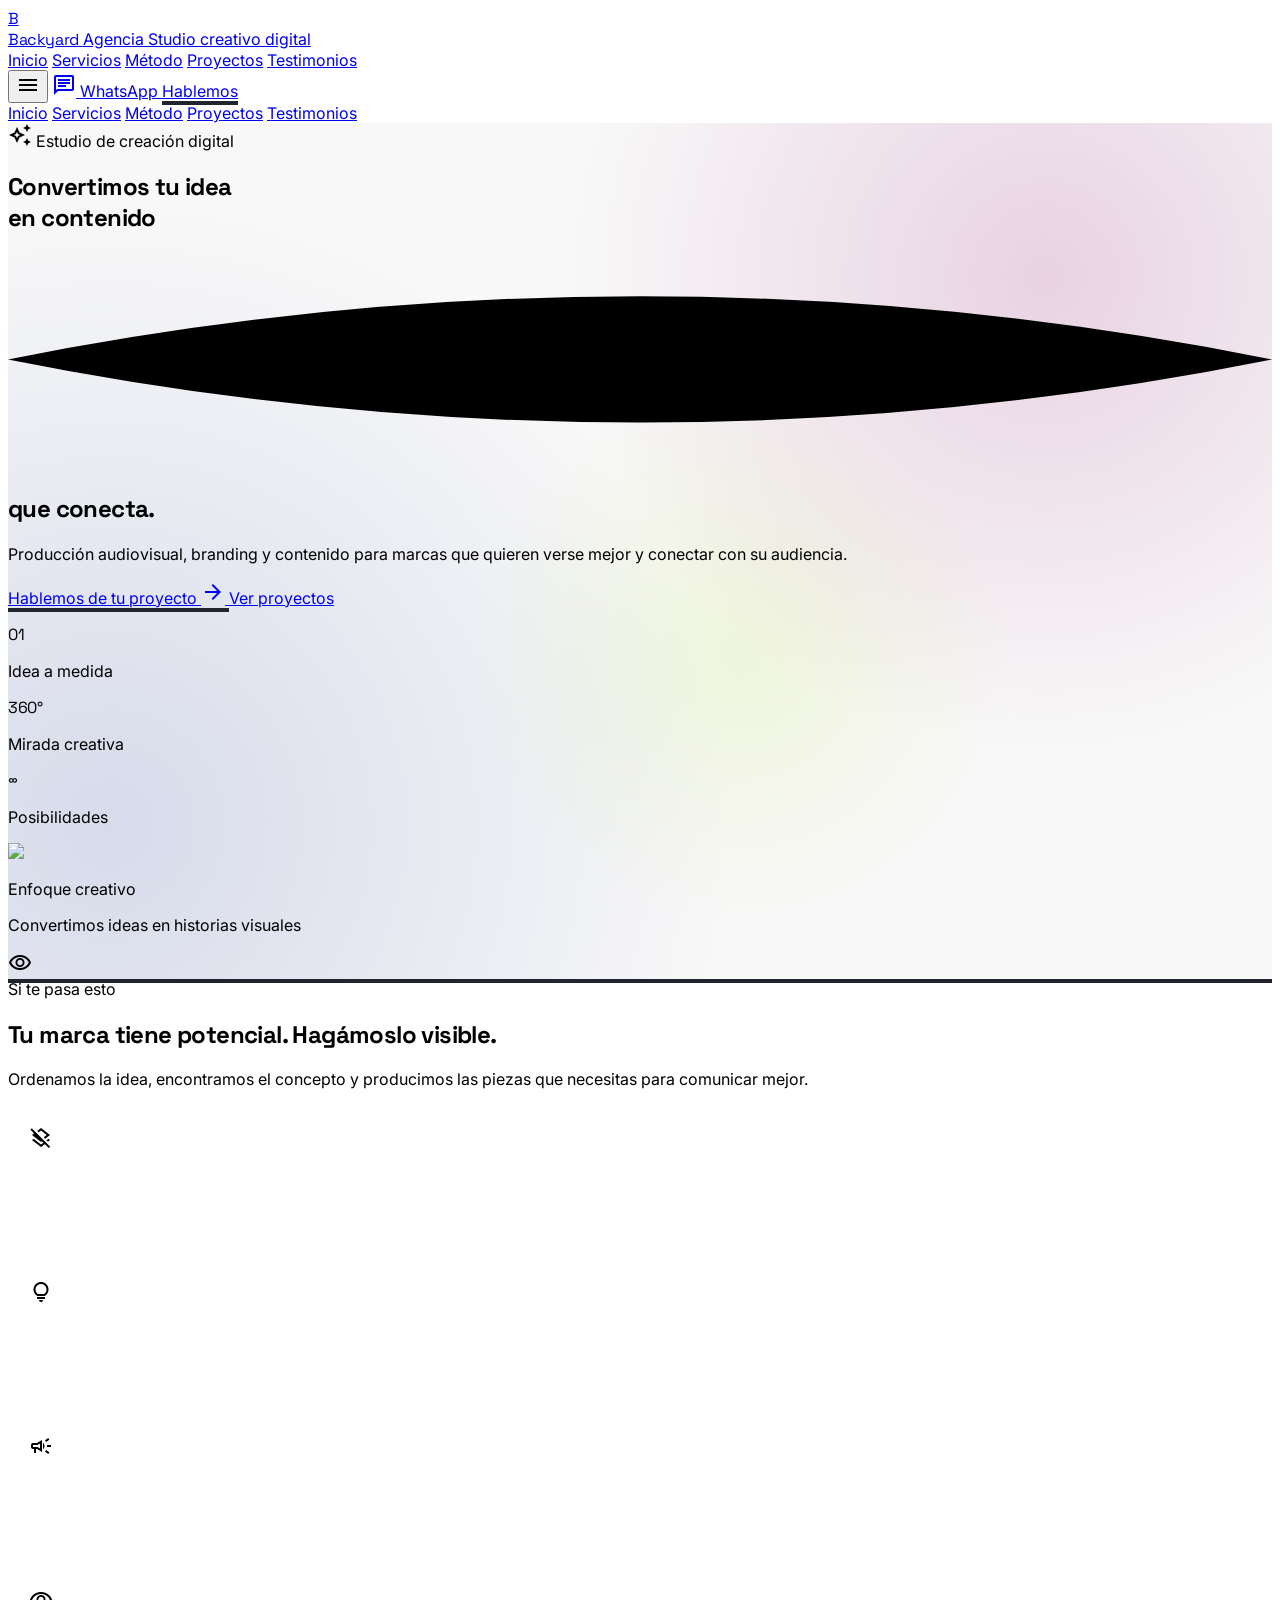
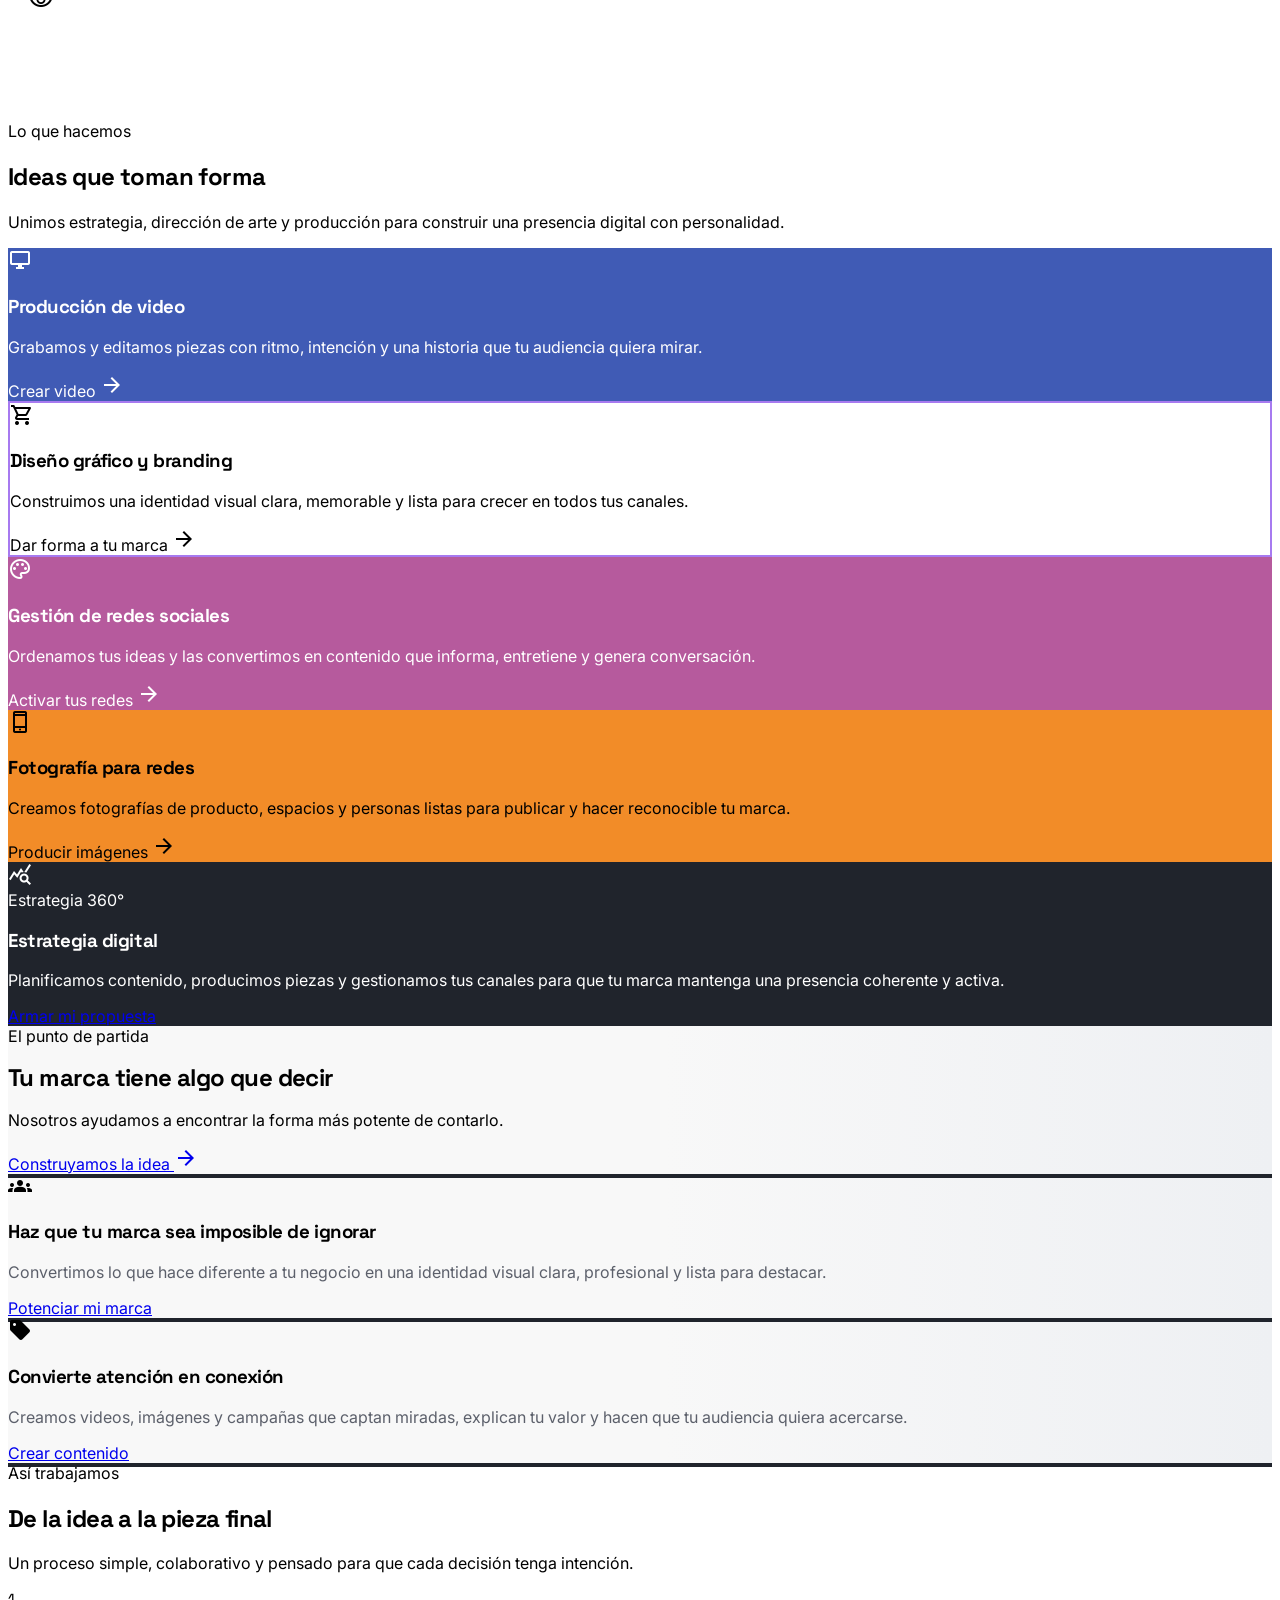
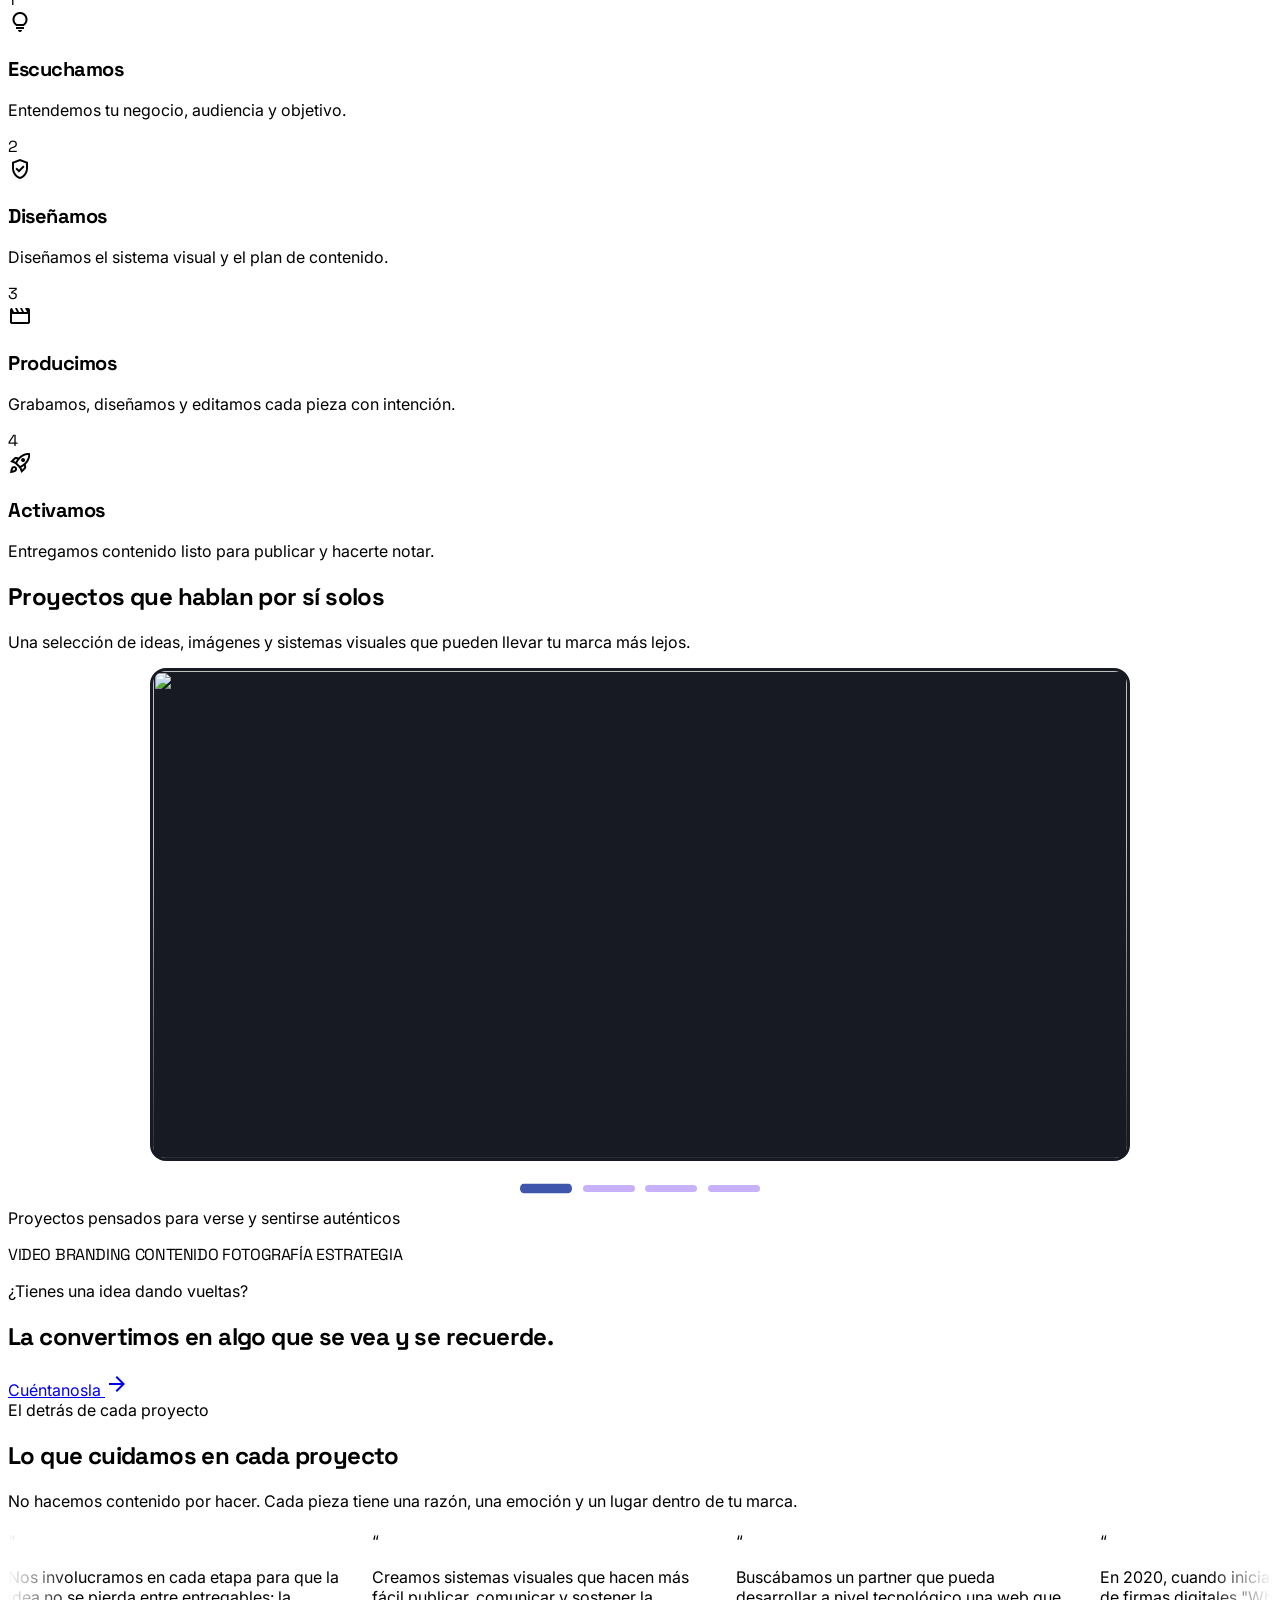
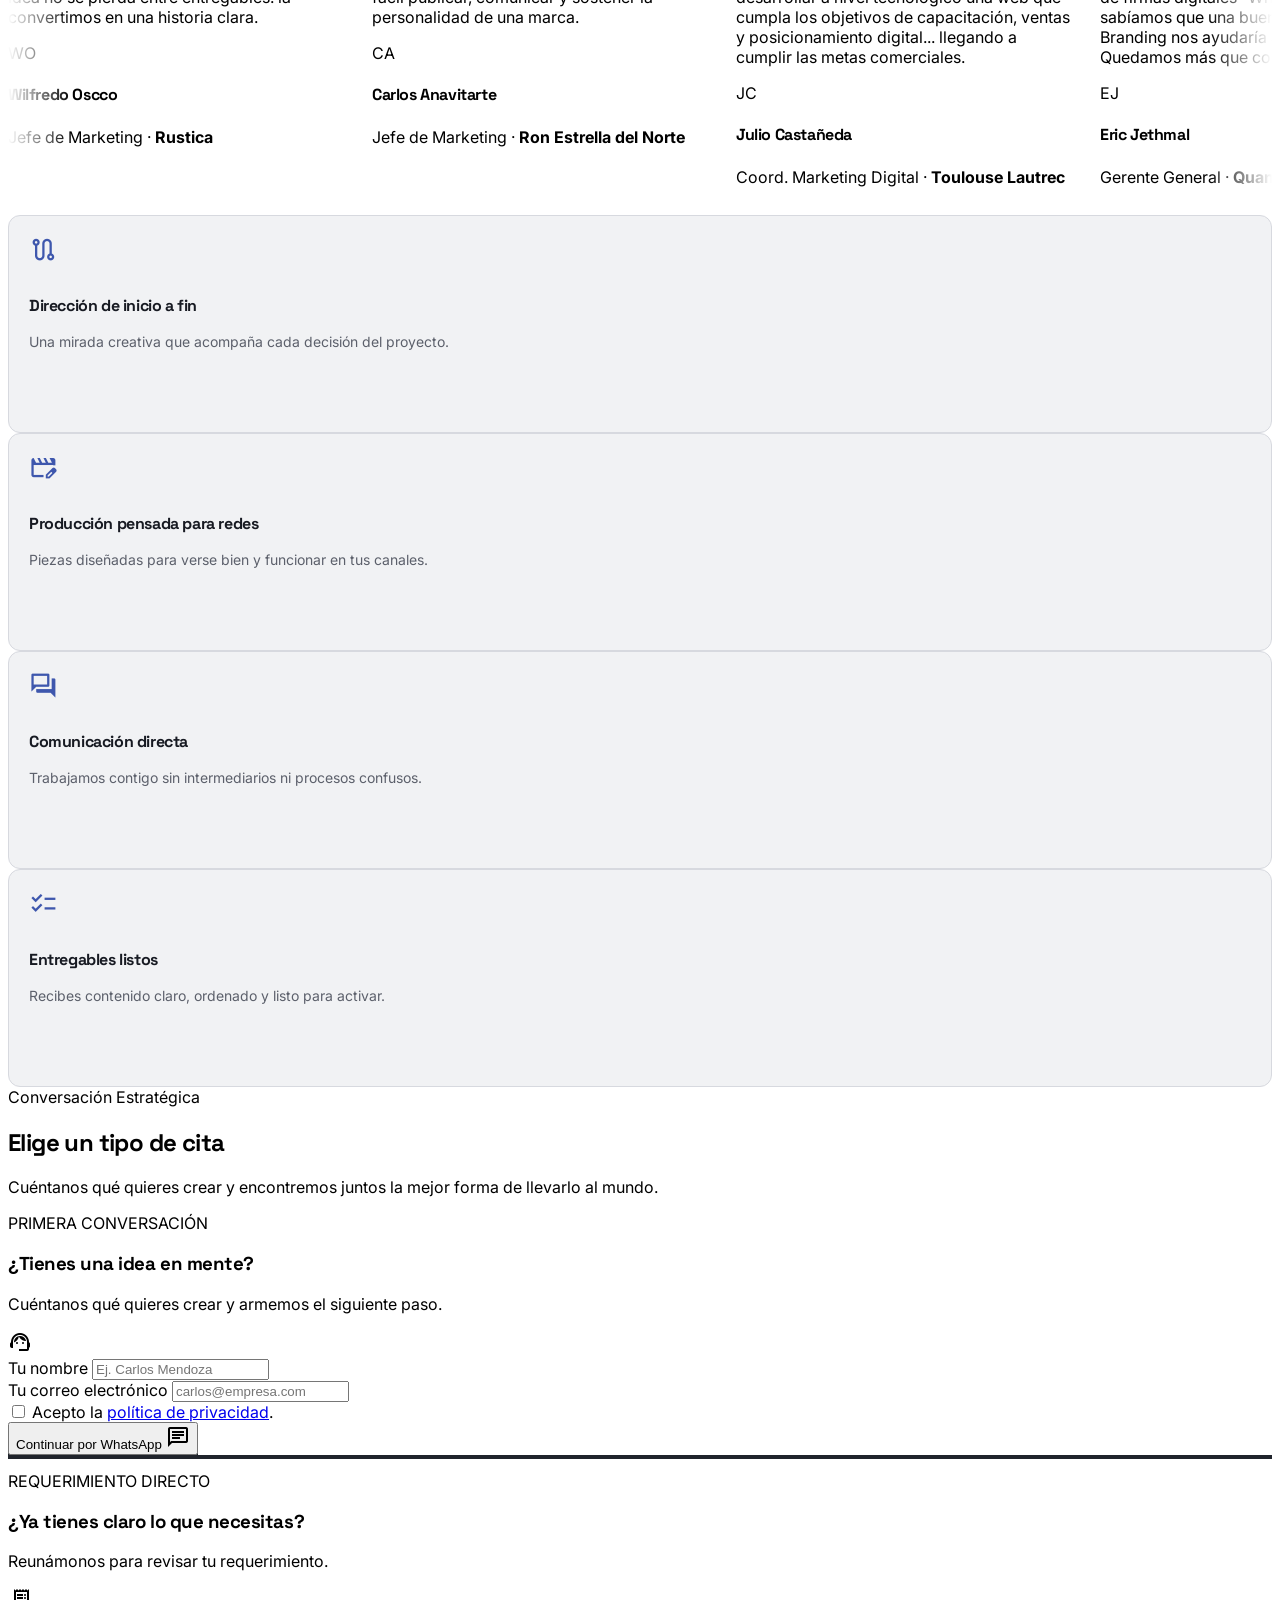
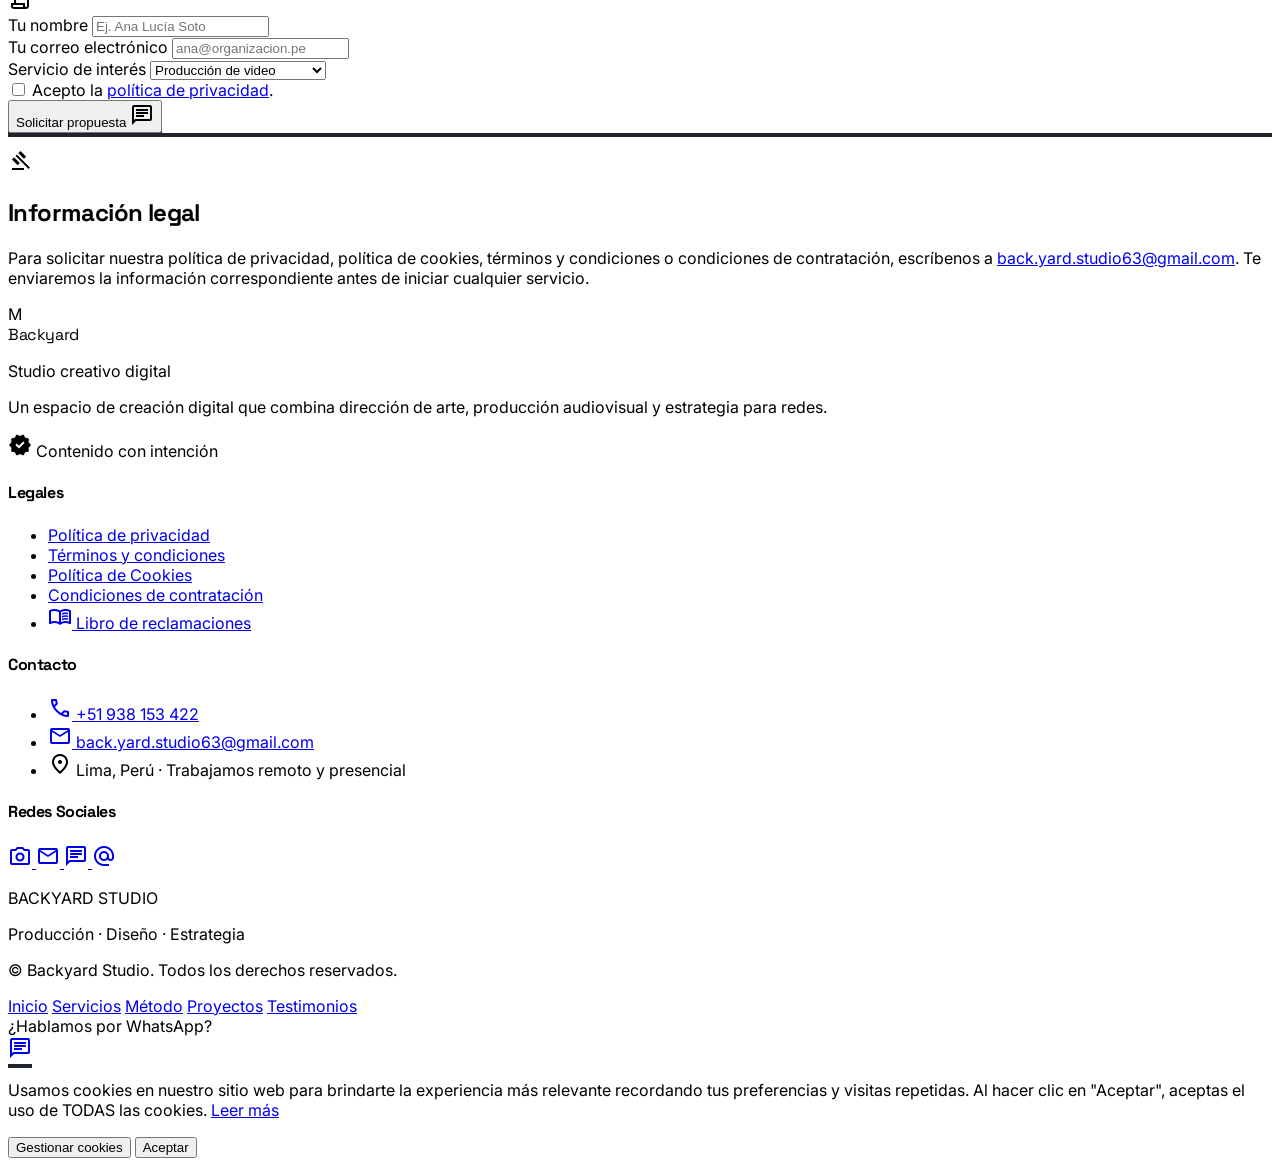
==== commit 791a90c6: "Se añadió animaciones al scroll, y cambio en la tipografia" ====
--- a/index.html
+++ b/index.html
@@ -11,6 +11,9 @@
   <link crossorigin="" href="https://fonts.gstatic.com" rel="preconnect" />
   <link
     href="https://fonts.googleapis.com/css2?family=Montserrat:ital,wght@0,400;0,500;0,600;0,700;0,800;0,900;1,800&amp;display=swap"
+    rel="stylesheet" />
+  <link
+    href="https://fonts.googleapis.com/css2?family=Inter:wght@400;500;600;700;800&amp;family=Space+Grotesk:wght@500;600;700&amp;display=swap"
     rel="stylesheet" />
   <!-- Material Symbols Outlined -->
   <link
--- a/css/styles.css
+++ b/css/styles.css
@@ -12,6 +12,29 @@
     }
     body {
       overflow-x: hidden;
+      font-family: 'Inter', sans-serif;
+    }
+    h1,
+    h2,
+    h3,
+    h4,
+    .font-display-hero,
+    .font-headline-xl,
+    .font-headline-lg,
+    .font-headline-md,
+    .font-headline-sm {
+      font-family: 'Space Grotesk', sans-serif;
+      letter-spacing: -0.025em;
+    }
+    .reveal-on-scroll {
+      opacity: 0;
+      transform: translateY(1.5rem);
+      transition: opacity 700ms ease, transform 700ms cubic-bezier(0.22, 1, 0.36, 1);
+      transition-delay: var(--reveal-delay, 0ms);
+    }
+    .reveal-on-scroll.is-visible {
+      opacity: 1;
+      transform: translateY(0);
     }
     .hero-bg-pattern {
       background-color: #f8f8f8;
@@ -129,6 +152,11 @@
       }
     }
     @media (prefers-reduced-motion: reduce) {
+      .reveal-on-scroll {
+        opacity: 1;
+        transform: none;
+        transition: none;
+      }
       .testimonials-track {
         animation-play-state: paused;
       }
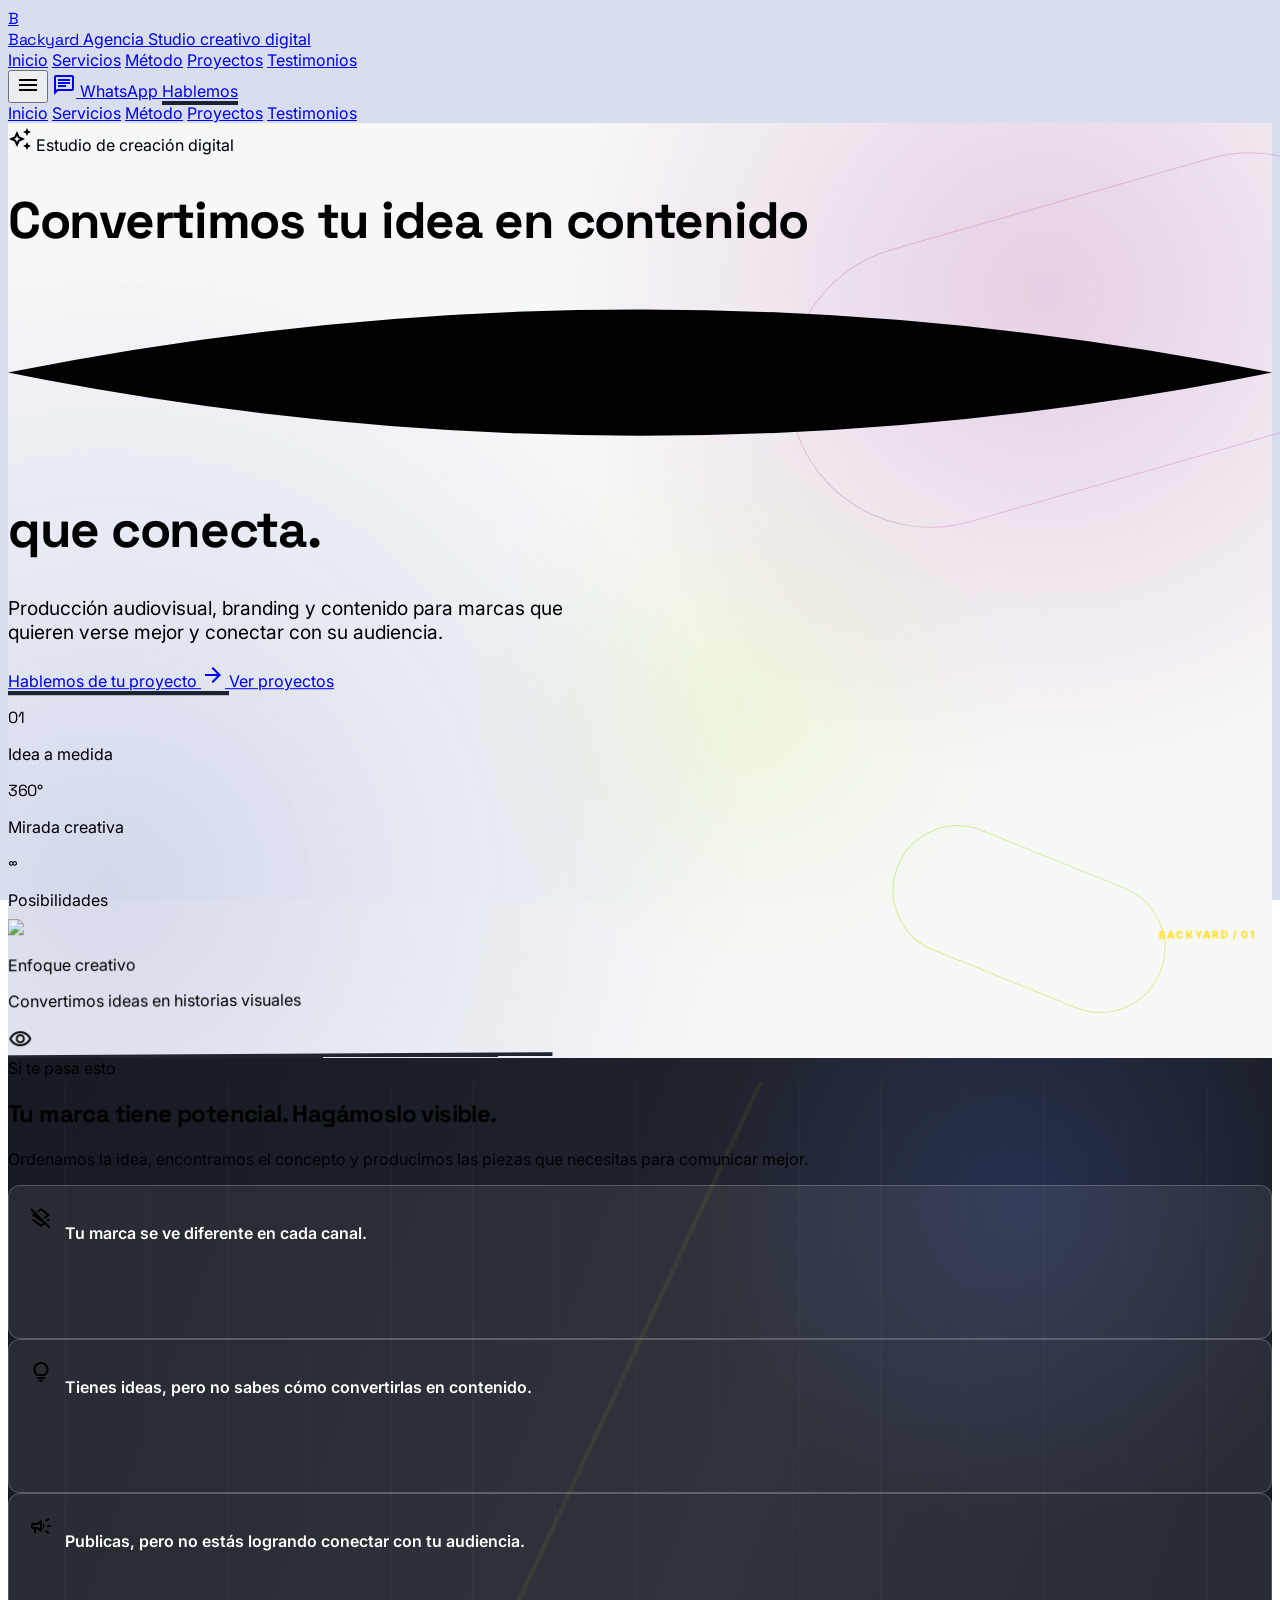
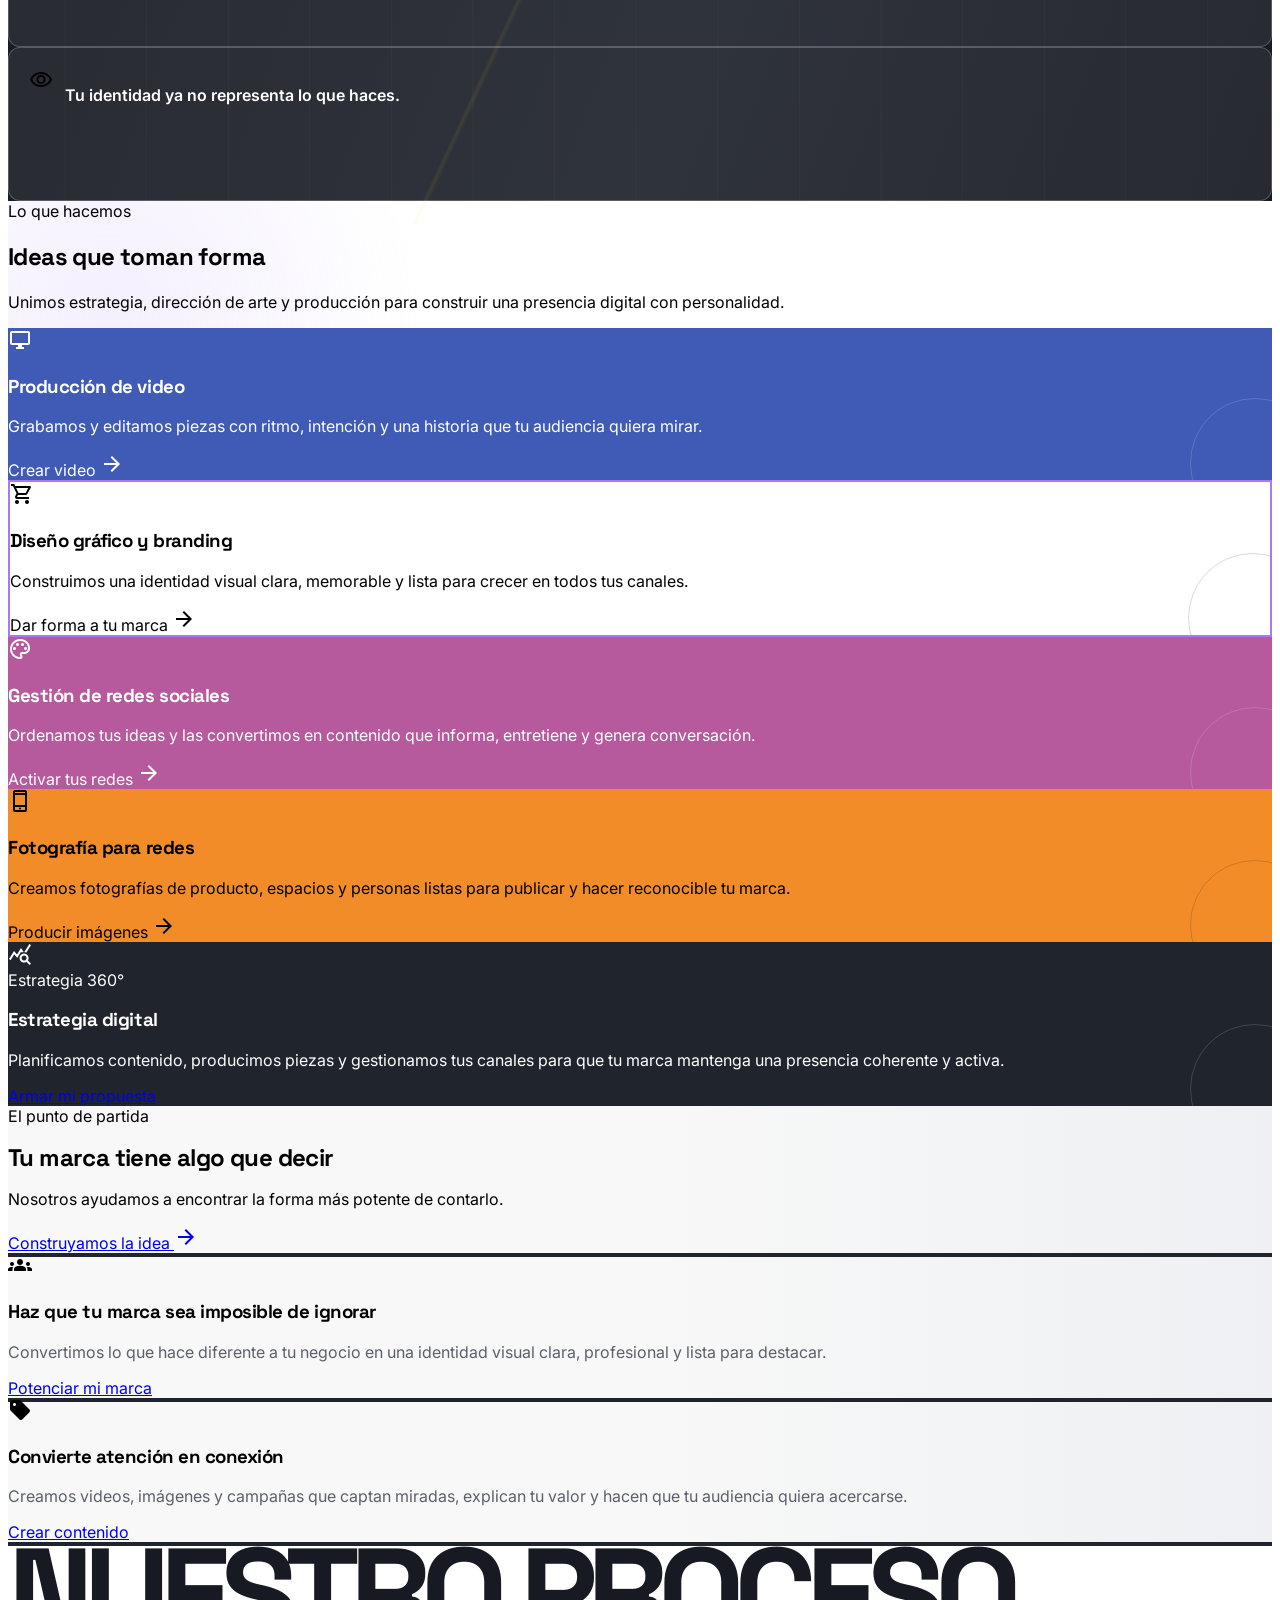
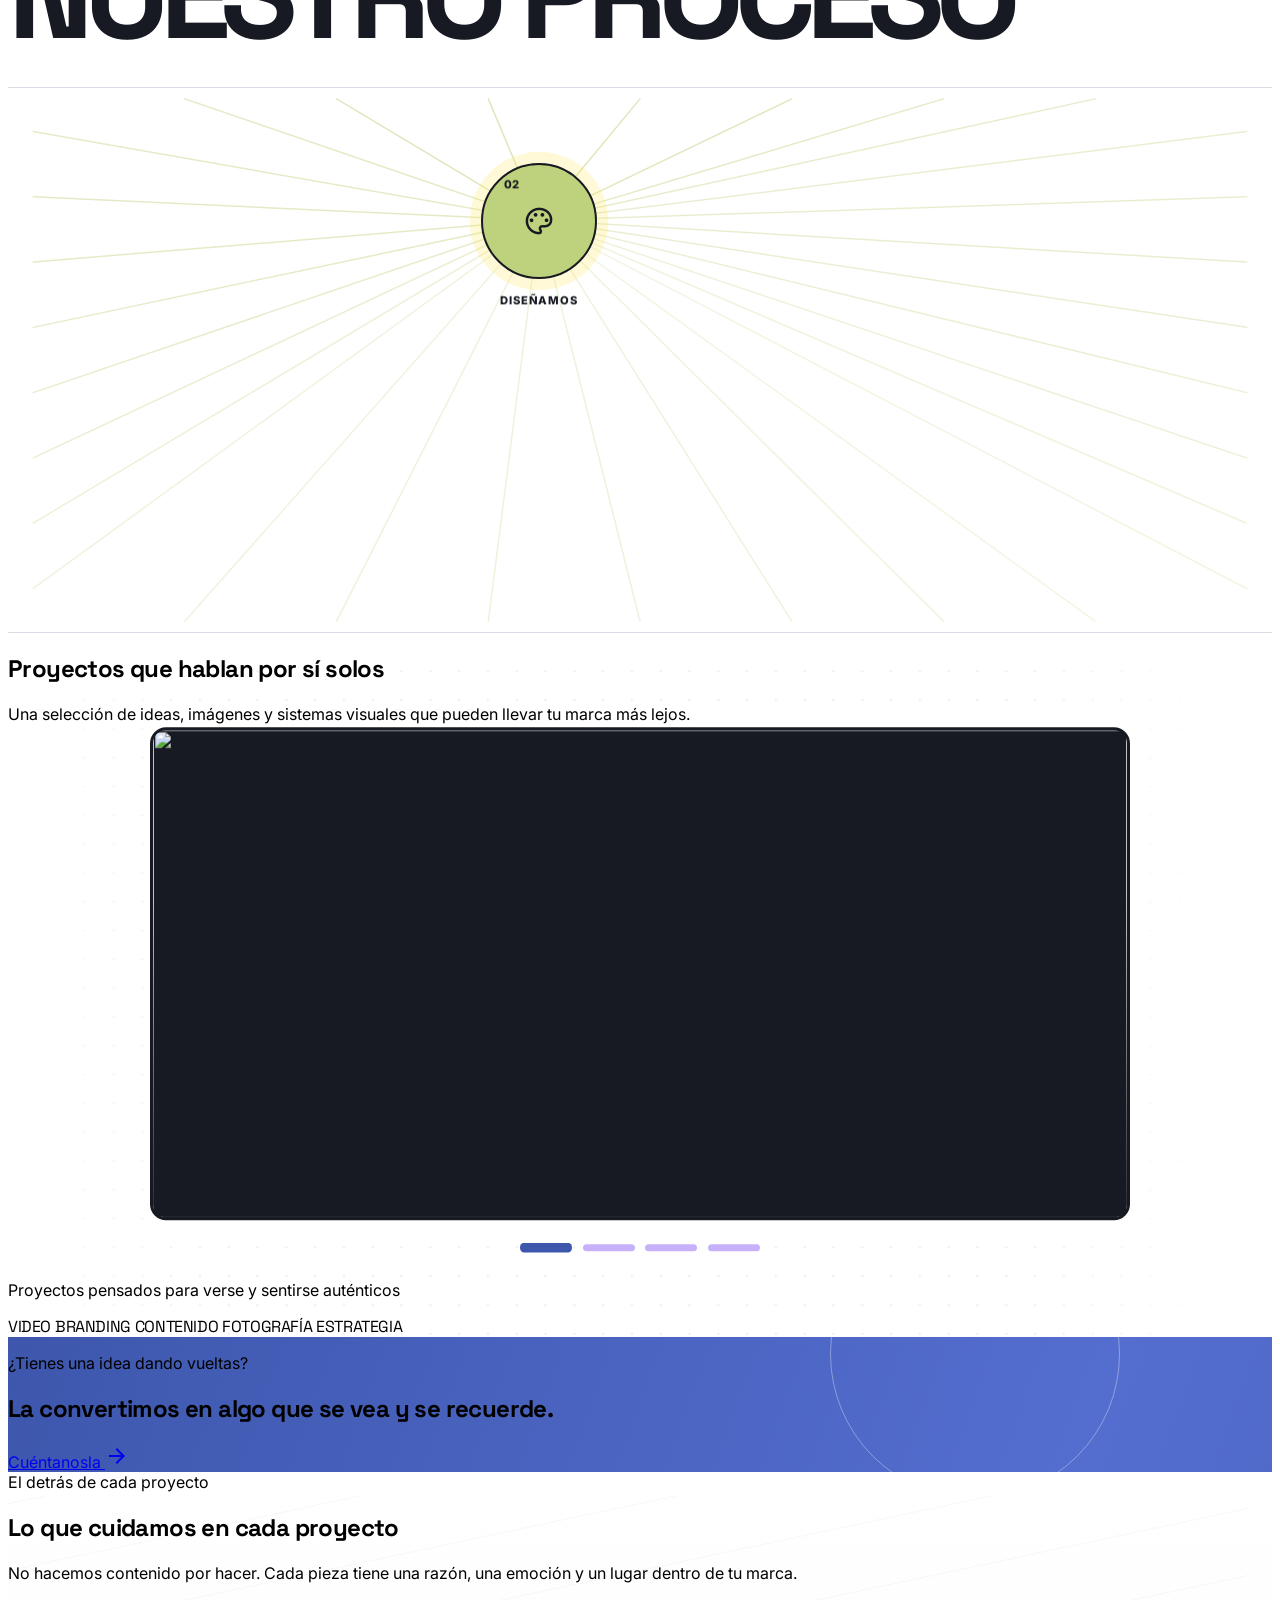
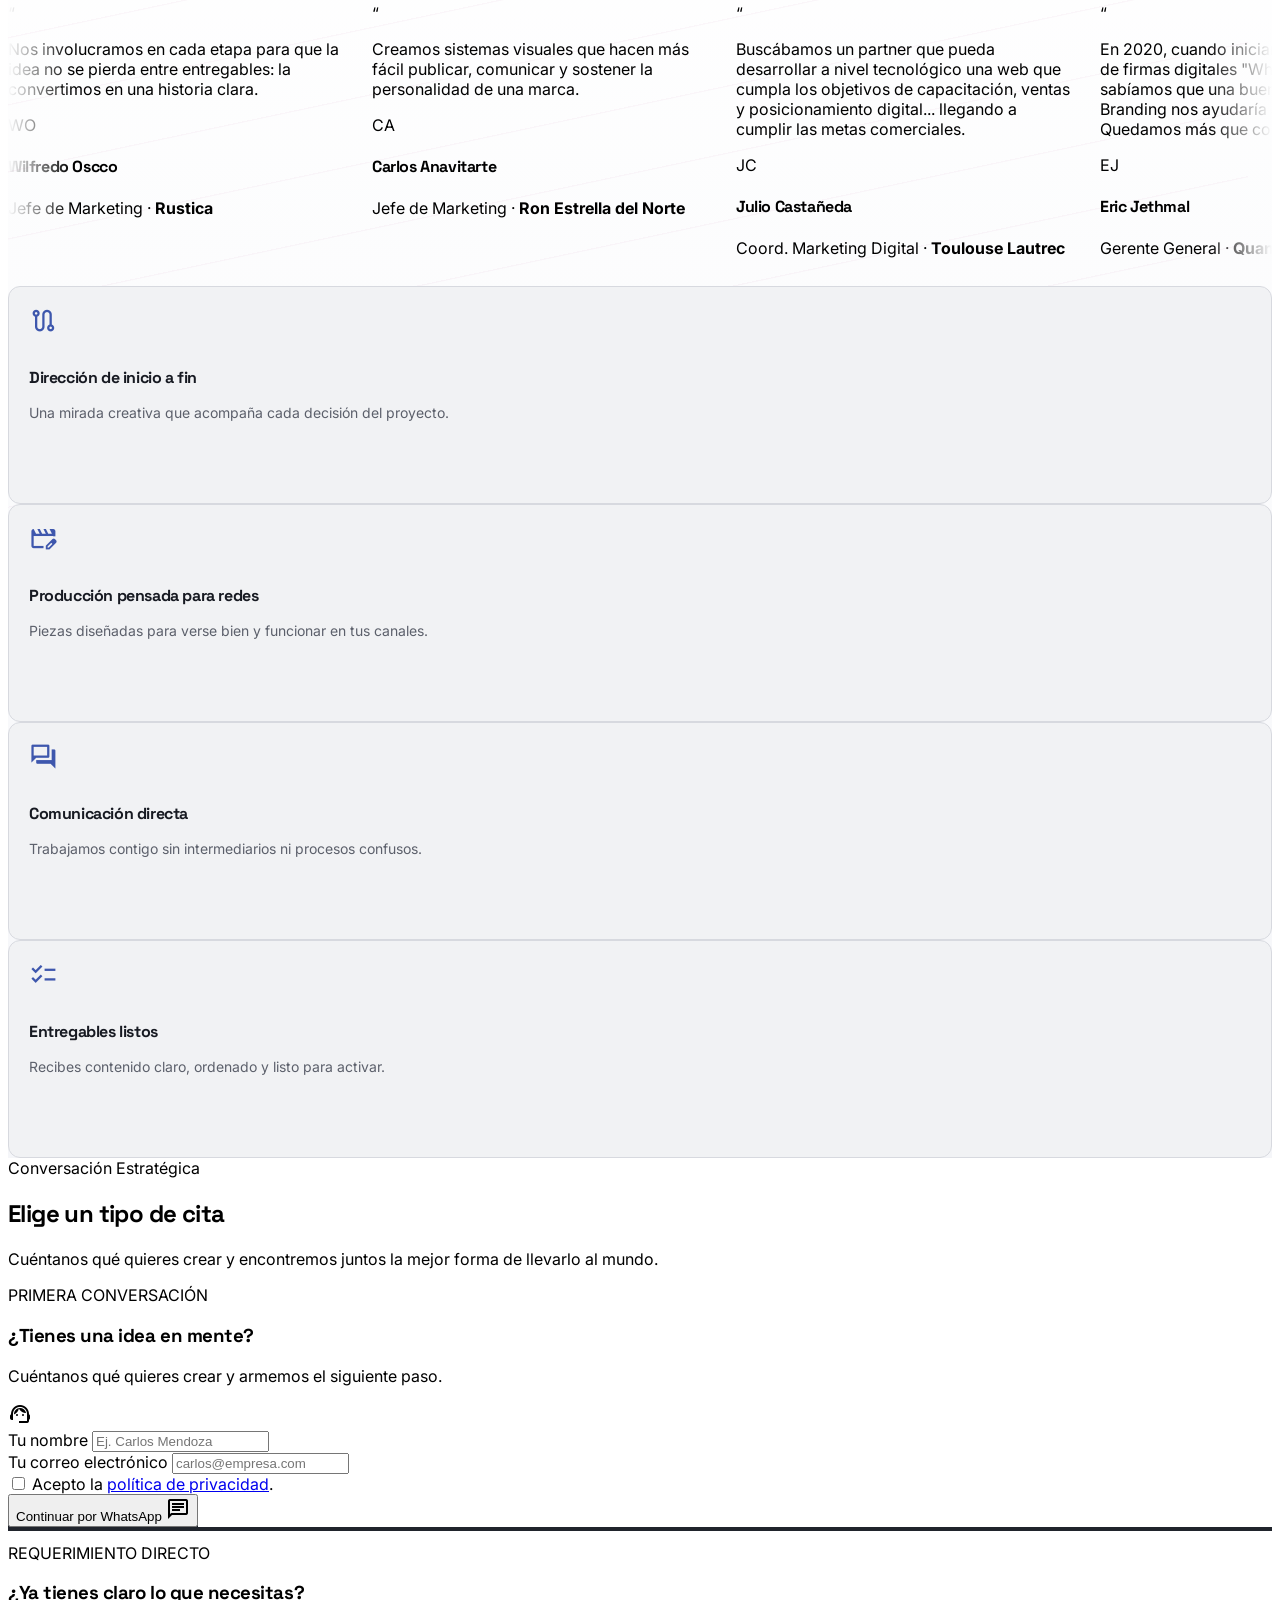
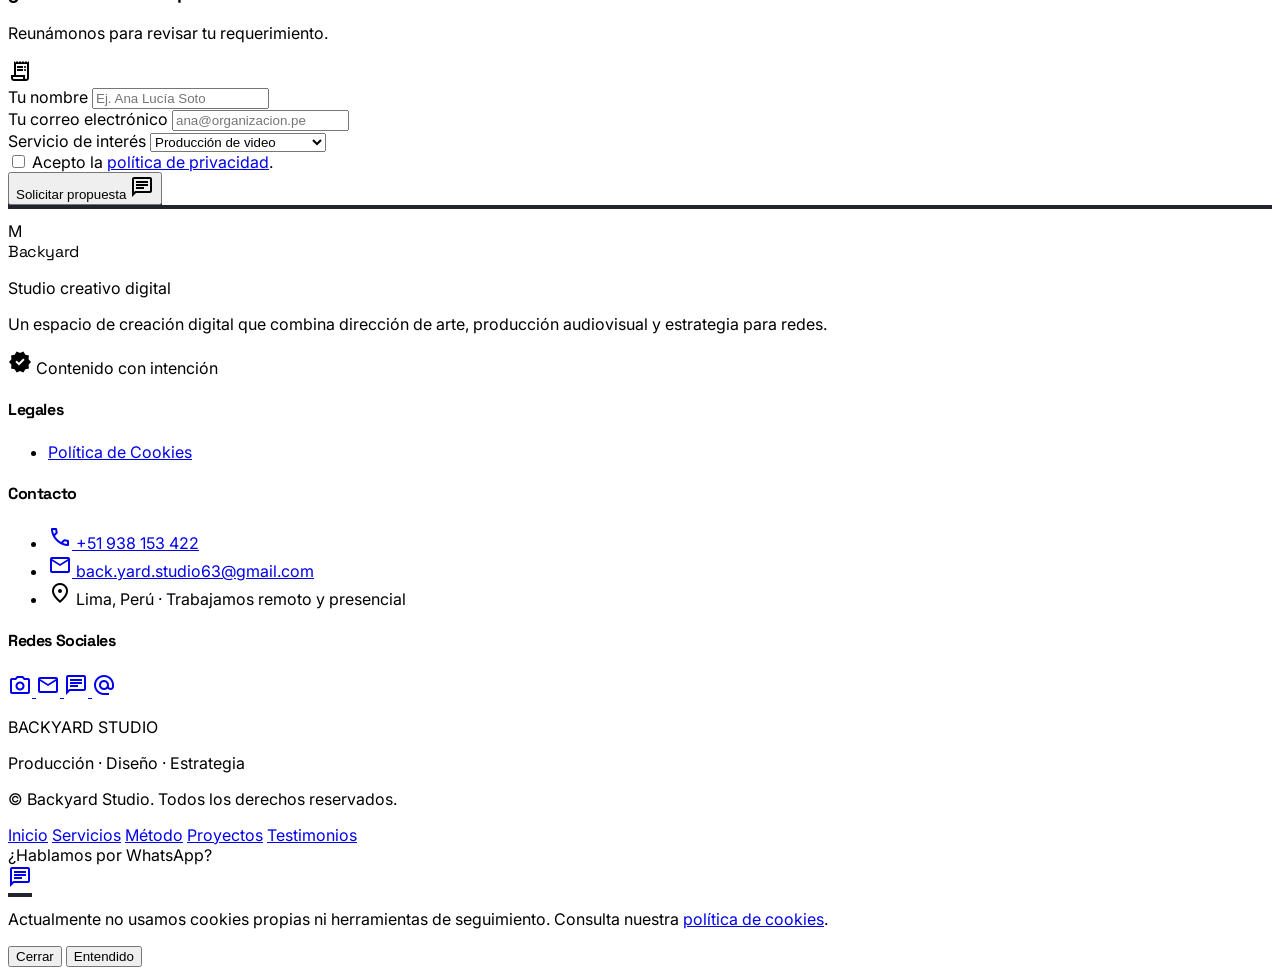
==== commit 3912068d: "Cambios en la sección procesos y el estilo de la pagina" ====
--- a/index.html
+++ b/index.html
@@ -101,27 +101,30 @@
     </div>
   </nav>
   <!-- Hero Section -->
-  <section class="hero-bg-pattern relative w-full pt-space-xl pb-space-3xl overflow-hidden border-b border-pure-black"
-    id="hero">
+  <section class="hero-bg-pattern hero-stage relative w-full min-h-[calc(100vh-5rem)] pt-space-xl pb-space-3xl overflow-hidden border-b border-pure-black"
+    data-hero-stage id="hero">
+    <svg class="hero-line-field" aria-hidden="true" data-hero-lines></svg>
+    <div class="hero-orbit hero-orbit-one" data-hero-orbit></div>
+    <div class="hero-orbit hero-orbit-two" data-hero-orbit></div>
     <div class="max-w-7xl mx-auto px-margin-mobile md:px-margin relative z-10">
-      <div class="grid grid-cols-1 lg:grid-cols-12 gap-8 items-center">
+      <div class="hero-columns flex flex-col lg:flex-row gap-8 items-center">
         <!-- Left Content -->
-        <div class="lg:col-span-7 flex flex-col justify-center text-pure-black">
+        <div class="hero-copy lg:col-span-7 flex flex-col justify-center text-pure-black">
           <div
             class="inline-flex items-center gap-2 bg-pure-black text-on-primary px-4 py-1.5 rounded-full text-label-sm font-label-sm font-bold w-fit mb-6 shadow-sm uppercase tracking-wider">
             <span class="material-symbols-outlined text-sm font-bold">auto_awesome</span> Estudio de creación digital
           </div>
           <h1
             class="font-display-hero text-headline-xl md:text-display-hero tracking-tight leading-none uppercase font-black text-pure-black mb-4">
-            Convertimos tu idea <br />
-            <span class="relative inline-block text-pure-black">
+            <span class="block">Convertimos tu idea</span>
+            <span class="relative block w-fit text-pure-black">
               en contenido
               <svg class="absolute -bottom-2 left-0 w-full h-3 text-pure-black fill-current" preserveaspectratio="none"
                 viewbox="0 0 100 20">
                 <path d="M0 10 Q 50 20 100 10 Q 50 0 0 10 Z"></path>
               </svg>
-            </span><br />
-            <span class="text-headline-lg md:text-headline-xl font-extrabold">que conecta.</span>
+            </span>
+            <span class="block text-headline-lg md:text-headline-xl font-extrabold">que conecta.</span>
           </h1>
           <p class="font-body-lg text-body-lg text-surface-dark font-medium max-w-xl mb-8 mt-2 leading-relaxed">
             Producción audiovisual, branding y contenido para marcas que quieren verse mejor y conectar con su audiencia.
@@ -154,9 +157,9 @@
           </div>
         </div>
         <!-- Right Character Visual Representation -->
-        <div class="lg:col-span-5 flex justify-center relative">
+        <div class="hero-visual-wrap lg:col-span-5 flex justify-center relative" data-hero-visual>
           <div
-            class="relative w-full max-w-md aspect-square md:aspect-[4/5] rounded-2xl overflow-hidden border-4 border-pure-black bg-surface-dark custom-hard-shadow flex items-center justify-center">
+            class="hero-visual relative w-full max-w-md aspect-square md:aspect-[4/5] rounded-2xl overflow-hidden border-4 border-pure-black bg-surface-dark custom-hard-shadow flex items-center justify-center">
             <img class="w-full h-full object-cover"
               data-alt="Editorial image representing a creative studio, visual storytelling and content production."
               src="https://lh3.googleusercontent.com/aida-public/[base64]" />
@@ -168,6 +171,7 @@
               </div>
               <span class="material-symbols-outlined text-primary-container text-headline-md">visibility</span>
             </div>
+            <span class="hero-visual-index">BACKYARD / 01</span>
           </div>
         </div>
       </div>
@@ -409,79 +413,31 @@
       </div>
     </div>
   </section>
-  <!-- Metodología en 5 pasos -->
+  <!-- Proceso dinámico -->
   <section class="py-space-3xl bg-surface-container-lowest" id="metodo">
     <div class="max-w-7xl mx-auto px-margin-mobile md:px-margin">
-      <div class="text-center max-w-3xl mx-auto mb-space-2xl">
-        <span
-          class="inline-block px-3 py-1 rounded-full bg-surface-light-gray border border-border-subtle text-pure-black font-label-sm font-bold mb-3 uppercase tracking-wider">
-          Así trabajamos
-        </span>
-        <h2 class="font-headline-xl text-headline-xl text-pure-black uppercase font-black tracking-tight">
-          De la idea a la pieza final
-        </h2>
-        <p class="font-body-lg text-body-lg text-secondary font-medium mt-2">
-          Un proceso simple, colaborativo y pensado para que cada decisión tenga intención.
-        </p>
-      </div>
-      <div class="method-steps grid grid-cols-1 sm:grid-cols-2 lg:grid-cols-4 gap-6 relative">
-        <!-- Step 1 -->
-        <div
-          class="bg-surface border border-border-subtle rounded-xl p-space-xl text-center flex flex-col items-center relative hover:border-pure-black transition-colors">
-          <div
-            class="w-12 h-12 rounded-full bg-white text-pure-black font-display-hero text-headline-sm font-black flex items-center justify-center mb-6 border-2 border-pure-black shadow-sm">
-            1
-          </div>
-          <div
-            class="w-16 h-16 rounded-2xl bg-surface-container-high flex items-center justify-center text-pure-black mb-5">
-            <span class="material-symbols-outlined text-headline-md">lightbulb</span>
-          </div>
-          <h3 class="font-headline-md text-headline-md font-extrabold text-pure-black mb-3">
-            Escuchamos
-          </h3>
-          <p class="font-body-md text-body-md text-secondary leading-relaxed">
-            Entendemos tu negocio, audiencia y objetivo.
-          </p>
-        </div>
-        <!-- Step 2 -->
-        <div
-          class="bg-surface border border-border-subtle rounded-xl p-space-xl text-center flex flex-col items-center relative hover:border-pure-black transition-colors">
-          <div
-            class="w-12 h-12 rounded-full bg-white text-pure-black font-display-hero text-headline-sm font-black flex items-center justify-center mb-6 border-2 border-pure-black shadow-sm">
-            2
-          </div>
-          <div
-            class="w-16 h-16 rounded-2xl bg-surface-container-high flex items-center justify-center text-pure-black mb-5">
-            <span class="material-symbols-outlined text-headline-md">verified_user</span>
-          </div>
-          <h3 class="font-headline-md text-headline-md font-extrabold text-pure-black mb-3">
-            Diseñamos
-          </h3>
-          <p class="font-body-md text-body-md text-secondary leading-relaxed">
-            Diseñamos el sistema visual y el plan de contenido.
-          </p>
-        </div>
-        <!-- Step 3 -->
-        <div class="bg-surface border border-border-subtle rounded-xl p-space-xl text-center flex flex-col items-center relative hover:border-pure-black transition-colors">
-          <div class="w-12 h-12 rounded-full bg-white text-pure-black font-display-hero text-headline-sm font-black flex items-center justify-center mb-6 border-2 border-pure-black shadow-sm">3</div>
-          <div class="w-16 h-16 rounded-2xl bg-surface-container-high flex items-center justify-center text-pure-black mb-5">
-            <span class="material-symbols-outlined text-headline-md">movie</span>
-          </div>
-          <h3 class="font-headline-md text-headline-md font-extrabold text-pure-black mb-3">Producimos</h3>
-          <p class="font-body-md text-body-md text-secondary leading-relaxed">
-            Grabamos, diseñamos y editamos cada pieza con intención.
-          </p>
-        </div>
-        <!-- Step 4 -->
-        <div class="bg-surface border border-border-subtle rounded-xl p-space-xl text-center flex flex-col items-center relative hover:border-pure-black transition-colors">
-          <div class="w-12 h-12 rounded-full bg-white text-pure-black font-display-hero text-headline-sm font-black flex items-center justify-center mb-6 border-2 border-pure-black shadow-sm">4</div>
-          <div class="w-16 h-16 rounded-2xl bg-surface-container-high flex items-center justify-center text-pure-black mb-5">
-            <span class="material-symbols-outlined text-headline-md">rocket_launch</span>
-          </div>
-          <h3 class="font-headline-md text-headline-md font-extrabold text-pure-black mb-3">Activamos</h3>
-          <p class="font-body-md text-body-md text-secondary leading-relaxed">
-            Entregamos contenido listo para publicar y hacerte notar.
-          </p>
+      <div class="process-section-heading">
+        <h2>NUESTRO PROCESO</h2>
+      </div>
+      <div class="process-orbit reveal-on-scroll" data-process-orbit>
+        <svg class="process-orbit-lines" aria-hidden="true" data-process-lines></svg>
+        <div class="process-orbit-node" aria-live="polite" data-process-node>
+          <span class="process-orbit-number-frame" aria-hidden="true">
+            <span class="process-orbit-number process-orbit-number-current" data-process-number>01</span>
+            <span class="process-orbit-number process-orbit-number-next" data-process-next-number>02</span>
+          </span>
+          <span class="process-orbit-icon-frame" aria-hidden="true">
+            <span class="material-symbols-outlined process-orbit-icon process-orbit-icon-current"
+              data-process-icon>lightbulb</span>
+            <span class="material-symbols-outlined process-orbit-icon process-orbit-icon-next"
+              data-process-next-icon>palette</span>
+          </span>
+          <span class="process-orbit-label-frame" aria-hidden="true">
+            <span class="process-orbit-node-label process-orbit-node-label-current"
+              data-process-node-label>Escuchamos</span>
+            <span class="process-orbit-node-label process-orbit-node-label-next"
+              data-process-next-label>Diseñamos</span>
+          </span>
         </div>
       </div>
     </div>
@@ -897,22 +853,6 @@
       </div>
     </div>
   </section>
-  <!-- Legal information -->
-  <section class="py-space-2xl bg-surface-dark text-on-primary" id="politicas">
-    <div class="max-w-4xl mx-auto px-margin-mobile md:px-margin">
-      <div class="flex items-start gap-4">
-        <span class="material-symbols-outlined text-primary-container text-headline-md">gavel</span>
-        <div>
-          <h2 class="font-headline-md text-headline-md font-black">Información legal</h2>
-          <p class="text-body-sm text-surface-light-gray mt-2 leading-relaxed">
-            Para solicitar nuestra política de privacidad, política de cookies, términos y condiciones o condiciones de contratación,
-            escríbenos a <a class="text-primary-container font-bold underline" href="mailto:back.yard.studio63@gmail.com">back.yard.studio63@gmail.com</a>.
-            Te enviaremos la información correspondiente antes de iniciar cualquier servicio.
-          </p>
-        </div>
-      </div>
-    </div>
-  </section>
   <!-- Footer (Shared Component from JSON) -->
   <footer class="bg-surface-dark border-t border-surface-dark-subtle text-on-primary">
     <div class="w-full px-margin-mobile md:px-margin py-space-2xl max-w-7xl mx-auto">
@@ -947,23 +887,7 @@
           <ul class="space-y-2.5">
             <li><a
                 class="text-surface-light-gray font-label-sm hover:text-primary-container transition-colors duration-200"
-                href="#politicas">Política de privacidad</a></li>
-            <li><a
-                class="text-surface-light-gray font-label-sm hover:text-primary-container transition-colors duration-200"
-                href="#politicas">Términos y condiciones</a></li>
-            <li><a
-                class="text-surface-light-gray font-label-sm hover:text-primary-container transition-colors duration-200"
-                href="#politicas">Política de Cookies</a></li>
-            <li><a
-                class="text-surface-light-gray font-label-sm hover:text-primary-container transition-colors duration-200"
-                href="#politicas">Condiciones de contratación</a></li>
-            <li class="pt-2">
-              <a class="inline-flex items-center gap-2 text-primary-container font-label-sm hover:underline font-bold"
-                href="mailto:back.yard.studio63@gmail.com?subject=Libro%20de%20reclamaciones">
-                <span class="material-symbols-outlined text-sm">menu_book</span>
-                Libro de reclamaciones
-              </a>
-            </li>
+                href="pages/cookies.html">Política de Cookies</a></li>
           </ul>
         </div>
         <!-- Col 3: Contacto -->
@@ -1061,20 +985,19 @@
     <div
       class="max-w-7xl mx-auto px-margin-mobile md:px-margin flex flex-col md:flex-row items-center justify-between gap-4">
       <p class="text-body-sm font-body-sm text-surface-light-gray text-center md:text-left">
-        Usamos cookies en nuestro sitio web para brindarte la experiencia más relevante recordando tus preferencias y
-        visitas repetidas. Al hacer clic en "Aceptar", aceptas el uso de TODAS las cookies.
-        <a class="text-primary-container underline font-bold ml-1" href="#politicas">Leer más</a>
+        Actualmente no usamos cookies propias ni herramientas de seguimiento. Consulta nuestra
+        <a class="text-primary-container underline font-bold ml-1" href="pages/cookies.html">política de cookies</a>.
       </p>
       <div class="flex items-center gap-3 flex-shrink-0">
         <button
           class="px-4 py-2 text-label-sm font-bold text-surface-light-gray hover:text-on-primary rounded border border-surface-dark-subtle"
           data-cookie-dismiss>
-          Gestionar cookies
+          Cerrar
         </button>
         <button
           class="px-5 py-2 bg-primary-container hover:bg-yellow-deep text-pure-black font-label-sm font-black rounded uppercase"
           data-cookie-dismiss>
-          Aceptar
+          Entendido
         </button>
       </div>
     </div>
--- a/css/styles.css
+++ b/css/styles.css
@@ -14,6 +14,16 @@
       overflow-x: hidden;
       font-family: 'Inter', sans-serif;
     }
+    .page-scroll-color-field {
+      position: fixed;
+      z-index: 1;
+      inset: 0;
+      background: #3e57ad;
+      opacity: 0.2;
+      pointer-events: none;
+      mix-blend-mode: soft-light;
+      transition: background-color 180ms linear;
+    }
     h1,
     h2,
     h3,
@@ -42,6 +52,100 @@
                         radial-gradient(circle at 8% 82%, rgba(62, 87, 173, 0.18) 0%, transparent 46%),
                         radial-gradient(circle at 58% 62%, rgba(184, 229, 47, 0.14) 0%, transparent 30%);
     }
+    .hero-stage {
+      isolation: isolate;
+    }
+    .hero-line-field {
+      position: absolute;
+      inset: 0;
+      z-index: 0;
+      width: 100%;
+      height: 100%;
+      opacity: 0.45;
+      transform: skewY(-4deg) scale(1.08);
+      transform-origin: center;
+    }
+    .hero-line-field line {
+      stroke: #3e57ad;
+      stroke-width: 0.8;
+      stroke-dasharray: 2 12;
+      opacity: calc(0.12 + var(--hero-progress, 0) * 0.2);
+    }
+    .hero-orbit {
+      position: absolute;
+      z-index: 0;
+      border: 1px solid rgba(182, 90, 157, 0.28);
+      border-radius: 999px;
+      pointer-events: none;
+      transform: rotate(-16deg);
+    }
+    .hero-orbit-one {
+      top: 8%;
+      right: -10%;
+      width: 48vw;
+      height: 22vw;
+    }
+    .hero-orbit-two {
+      right: 8%;
+      bottom: 8%;
+      width: 22vw;
+      height: 10vw;
+      border-color: rgba(184, 229, 47, 0.5);
+      transform: rotate(22deg);
+    }
+    .hero-copy,
+    .hero-visual-wrap {
+      will-change: transform;
+      transition: transform 120ms linear;
+    }
+    .hero-visual {
+      animation: hero-float 6s ease-in-out infinite;
+    }
+    .hero-visual-index {
+      position: absolute;
+      top: 1rem;
+      right: 1rem;
+      color: #ffdf27;
+      font-size: 0.65rem;
+      font-weight: 800;
+      letter-spacing: 0.12em;
+    }
+    @media (min-width: 1024px) {
+      .hero-stage > .max-w-7xl {
+        min-height: calc(100vh - 5rem - 4rem);
+        display: flex;
+        align-items: center;
+      }
+      .hero-columns {
+        width: 100%;
+        gap: clamp(2rem, 4vw, 4.5rem);
+      }
+      .hero-copy {
+        flex: 1 1 52%;
+        min-width: 0;
+      }
+      .hero-visual-wrap {
+        flex: 0 1 42%;
+        min-width: 0;
+      }
+      .hero-copy h1 {
+        font-size: clamp(2.8rem, 4vw, 5.4rem);
+        line-height: 0.94;
+        max-width: 100%;
+      }
+      .hero-copy > p {
+        max-width: 38rem;
+        font-size: 1.2rem;
+      }
+      .hero-visual {
+        width: 100%;
+        max-width: 34rem;
+      }
+    }
+    @keyframes hero-float {
+      0%, 100% { transform: translateY(0); }
+      50% { transform: translateY(-0.6rem); }
+    }
     .custom-hard-shadow {
       box-shadow: 0 4px 0 #20242c;
     }
@@ -80,15 +184,246 @@
     .creative-value-card p {
       color: #5c606b;
     }
-    .method-steps > div {
-      min-width: 0;
-    }
-    .method-steps h3 {
+    [data-motion-section] {
+      position: relative;
+      isolation: isolate;
+    }
+    [data-motion-section]::before {
+      position: absolute;
+      z-index: -1;
+      inset: 0;
+      content: "";
+      pointer-events: none;
+      opacity: 0.7;
+      transform: translate3d(calc(var(--section-progress, 0) * -1.5rem), calc(var(--section-progress, 0) * 1.5rem), 0);
+      transition: transform 120ms linear;
+    }
+    #retos {
+      position: relative;
+      background-image: radial-gradient(circle at 80% 20%, rgba(62, 87, 173, 0.28), transparent 28%),
+        linear-gradient(110deg, #171a22 0%, #20242c 58%, #171a22 100%);
+    }
+    #retos::before {
+      background-image: linear-gradient(115deg, transparent 0 48%, rgba(255, 223, 39, 0.12) 48.2%, transparent 48.5%),
+        repeating-linear-gradient(90deg, transparent 0 5rem, rgba(255, 255, 255, 0.04) 5.05rem 5.1rem);
+    }
+    #servicios {
+      position: relative;
+      background-image: radial-gradient(circle at 8% 12%, rgba(199, 177, 250, 0.2), transparent 22%),
+        radial-gradient(circle at 92% 88%, rgba(184, 229, 47, 0.16), transparent 20%);
+    }
+    #servicios::before {
+      background: linear-gradient(135deg, transparent 0 70%, rgba(62, 87, 173, 0.06) 70.2% 70.5%, transparent 70.7%);
+    }
+    #clientes {
+      position: relative;
+      overflow: hidden;
+    }
+    #clientes::before {
+      background-image: radial-gradient(circle, rgba(62, 87, 173, 0.13) 1px, transparent 1px);
+      background-size: 1.8rem 1.8rem;
+      mask-image: linear-gradient(90deg, transparent, #000 18%, #000 82%, transparent);
+    }
+    #testimonios {
+      position: relative;
+      overflow: hidden;
+      background-image: linear-gradient(180deg, #fff 0%, #f5f6f9 100%);
+    }
+    #testimonios::before {
+      background: repeating-linear-gradient(-12deg, transparent 0 4rem, rgba(182, 90, 157, 0.07) 4.05rem 4.1rem);
+    }
+    .services-grid > div {
+      position: relative;
+      overflow: hidden;
+      transition: transform 350ms cubic-bezier(0.22, 1, 0.36, 1), box-shadow 350ms ease, border-color 250ms ease;
+    }
+    .services-grid > div::after {
+      position: absolute;
+      right: -3rem;
+      bottom: -3rem;
+      width: 8rem;
+      height: 8rem;
+      content: "";
+      border: 1px solid currentColor;
+      border-radius: 999px;
+      opacity: 0.15;
+      transition: transform 400ms ease;
+    }
+    .services-grid > div:hover {
+      transform: translateY(-0.5rem) rotate(-0.5deg);
+      box-shadow: 0 1rem 2rem rgba(23, 26, 34, 0.12);
+    }
+    .services-grid > div:hover::after {
+      transform: scale(1.8);
+    }
+    .problem-card,
+    .creative-value-card,
+    .trust-card,
+    .testimonial-card {
+      transition: transform 350ms cubic-bezier(0.22, 1, 0.36, 1), border-color 250ms ease, background 250ms ease;
+    }
+    .problem-card:hover,
+    .creative-value-card:hover,
+    .trust-card:hover,
+    .testimonial-card:hover {
+      transform: translateY(-0.45rem);
+    }
+    .portfolio-carousel {
+      transform: translateY(calc(var(--section-progress, 0) * -0.8rem));
+      transition: transform 120ms linear;
+    }
+    .project-cta {
+      position: relative;
+      overflow: hidden;
+      background-image: linear-gradient(110deg, #3e57ad 0%, #546ed0 48%, #3e57ad 100%);
+      background-size: 180% 100%;
+      animation: cta-gradient 9s ease-in-out infinite alternate;
+    }
+    .project-cta::after {
+      position: absolute;
+      top: -8rem;
+      right: 12%;
+      width: 18rem;
+      height: 18rem;
+      content: "";
+      border: 1px solid rgba(255, 255, 255, 0.35);
+      border-radius: 999px;
+      pointer-events: none;
+    }
+    .project-cta > div {
+      position: relative;
+      z-index: 1;
+    }
+    @keyframes cta-gradient {
+      from { background-position: 0% 50%; }
+      to { background-position: 100% 50%; }
+    }
+    .process-section-heading {
+      margin-bottom: 2.5rem;
+    }
+    .process-section-heading h2 {
+      margin: 0;
+      color: #171a22;
+      font-family: 'Space Grotesk', sans-serif;
+      font-size: clamp(3rem, 10vw, 8rem);
+      font-weight: 700;
+      line-height: 0.82;
+      letter-spacing: -0.08em;
+      text-transform: uppercase;
+    }
+    .process-orbit {
+      position: relative;
+      min-height: 34rem;
+      overflow: hidden;
+      border-top: 1px solid #d9dce5;
+      border-bottom: 1px solid #d9dce5;
+      background: #fff;
+    }
+    .process-orbit-lines {
+      position: absolute;
+      inset: 0;
       width: 100%;
-      max-width: 100%;
-      font-size: clamp(1rem, 1.65vw, 1.25rem);
-      line-height: 1.1;
-      overflow-wrap: break-word;
+      height: 100%;
+      overflow: visible;
+    }
+    .process-orbit-lines line {
+      stroke-width: 1.5;
+      stroke-linecap: round;
+      opacity: 0.12;
+      transition: opacity 120ms linear;
+    }
+    .process-orbit-node {
+      position: absolute;
+      z-index: 2;
+      display: flex;
+      width: 7rem;
+      height: 7rem;
+      align-items: center;
+      justify-content: center;
+      border: 2px solid #171a22;
+      border-radius: 999px;
+      background: #ffdf27;
+      color: #171a22;
+      box-shadow: 0 0 0 0.7rem rgba(255, 223, 39, 0.18);
+      transform: translate(-50%, -50%);
+      transition: background 500ms ease;
+    }
+    .process-orbit-number-frame {
+      position: absolute;
+      top: 0.8rem;
+      left: 1rem;
+      width: 1.5rem;
+      height: 1rem;
+      overflow: hidden;
+    }
+    .process-orbit-number {
+      position: absolute;
+      inset: 0;
+      width: 100%;
+      font-size: 0.7rem;
+      font-weight: 800;
+      text-align: center;
+      will-change: transform, opacity;
+    }
+    .process-orbit-number-current {
+      transform: translateY(calc(var(--number-progress, 0) * -100%));
+      opacity: calc(1 - var(--number-progress, 0));
+    }
+    .process-orbit-number-next {
+      transform: translateY(calc((1 - var(--number-progress, 0)) * 100%));
+      opacity: var(--number-progress, 0);
+    }
+    .process-orbit-icon-frame {
+      position: relative;
+      display: block;
+      width: 2.25rem;
+      height: 2.25rem;
+      overflow: hidden;
+    }
+    .process-orbit-icon {
+      position: absolute;
+      inset: 0;
+      display: inline-flex;
+      align-items: center;
+      justify-content: center;
+      font-size: 2rem;
+      will-change: transform, opacity;
+    }
+    .process-orbit-icon-current {
+      transform: translateY(calc(var(--icon-progress, 0) * -100%));
+      opacity: calc(1 - var(--icon-progress, 0));
+    }
+    .process-orbit-icon-next {
+      transform: translateY(calc((1 - var(--icon-progress, 0)) * 100%));
+      opacity: var(--icon-progress, 0);
+    }
+    .process-orbit-label-frame {
+      position: absolute;
+      bottom: -2rem;
+      left: 50%;
+      width: 10rem;
+      height: 1rem;
+      overflow: hidden;
+      transform: translateX(-50%);
+    }
+    .process-orbit-node-label {
+      position: absolute;
+      inset: 0;
+      width: 100%;
+      text-align: center;
+      font-size: 0.7rem;
+      font-weight: 800;
+      letter-spacing: 0.08em;
+      text-transform: uppercase;
+      will-change: transform, opacity;
+    }
+    .process-orbit-node-label-current {
+      transform: translateY(calc(var(--label-progress, 0) * -100%));
+      opacity: calc(1 - var(--label-progress, 0));
+    }
+    .process-orbit-node-label-next {
+      transform: translateY(calc((1 - var(--label-progress, 0)) * 100%));
+      opacity: var(--label-progress, 0);
     }
     .trust-card {
       min-height: 11rem;
@@ -159,6 +494,47 @@
       }
       .testimonials-track {
         animation-play-state: paused;
+      }
+      .process-orbit-node {
+        transition: none;
+      }
+      .hero-copy,
+      .hero-visual-wrap {
+        transition: none;
+      }
+      .hero-visual {
+        animation: none;
+      }
+      [data-motion-section],
+      .portfolio-carousel {
+        transform: none;
+      }
+      .project-cta {
+        animation: none;
+      }
+    }
+    @media (max-width: 640px) {
+      .process-orbit {
+        min-height: 31rem;
+      }
+      .process-section-heading h2 {
+        font-size: clamp(2.8rem, 15vw, 5rem);
+      }
+      .process-orbit-node {
+        width: 5.5rem;
+        height: 5.5rem;
+      }
+      .hero-orbit-one {
+        top: 18%;
+        right: -35%;
+        width: 90vw;
+        height: 44vw;
+      }
+      .hero-orbit-two {
+        right: -10%;
+        bottom: 18%;
+        width: 52vw;
+        height: 24vw;
       }
     }
     .services-grid > div:nth-child(1) {
